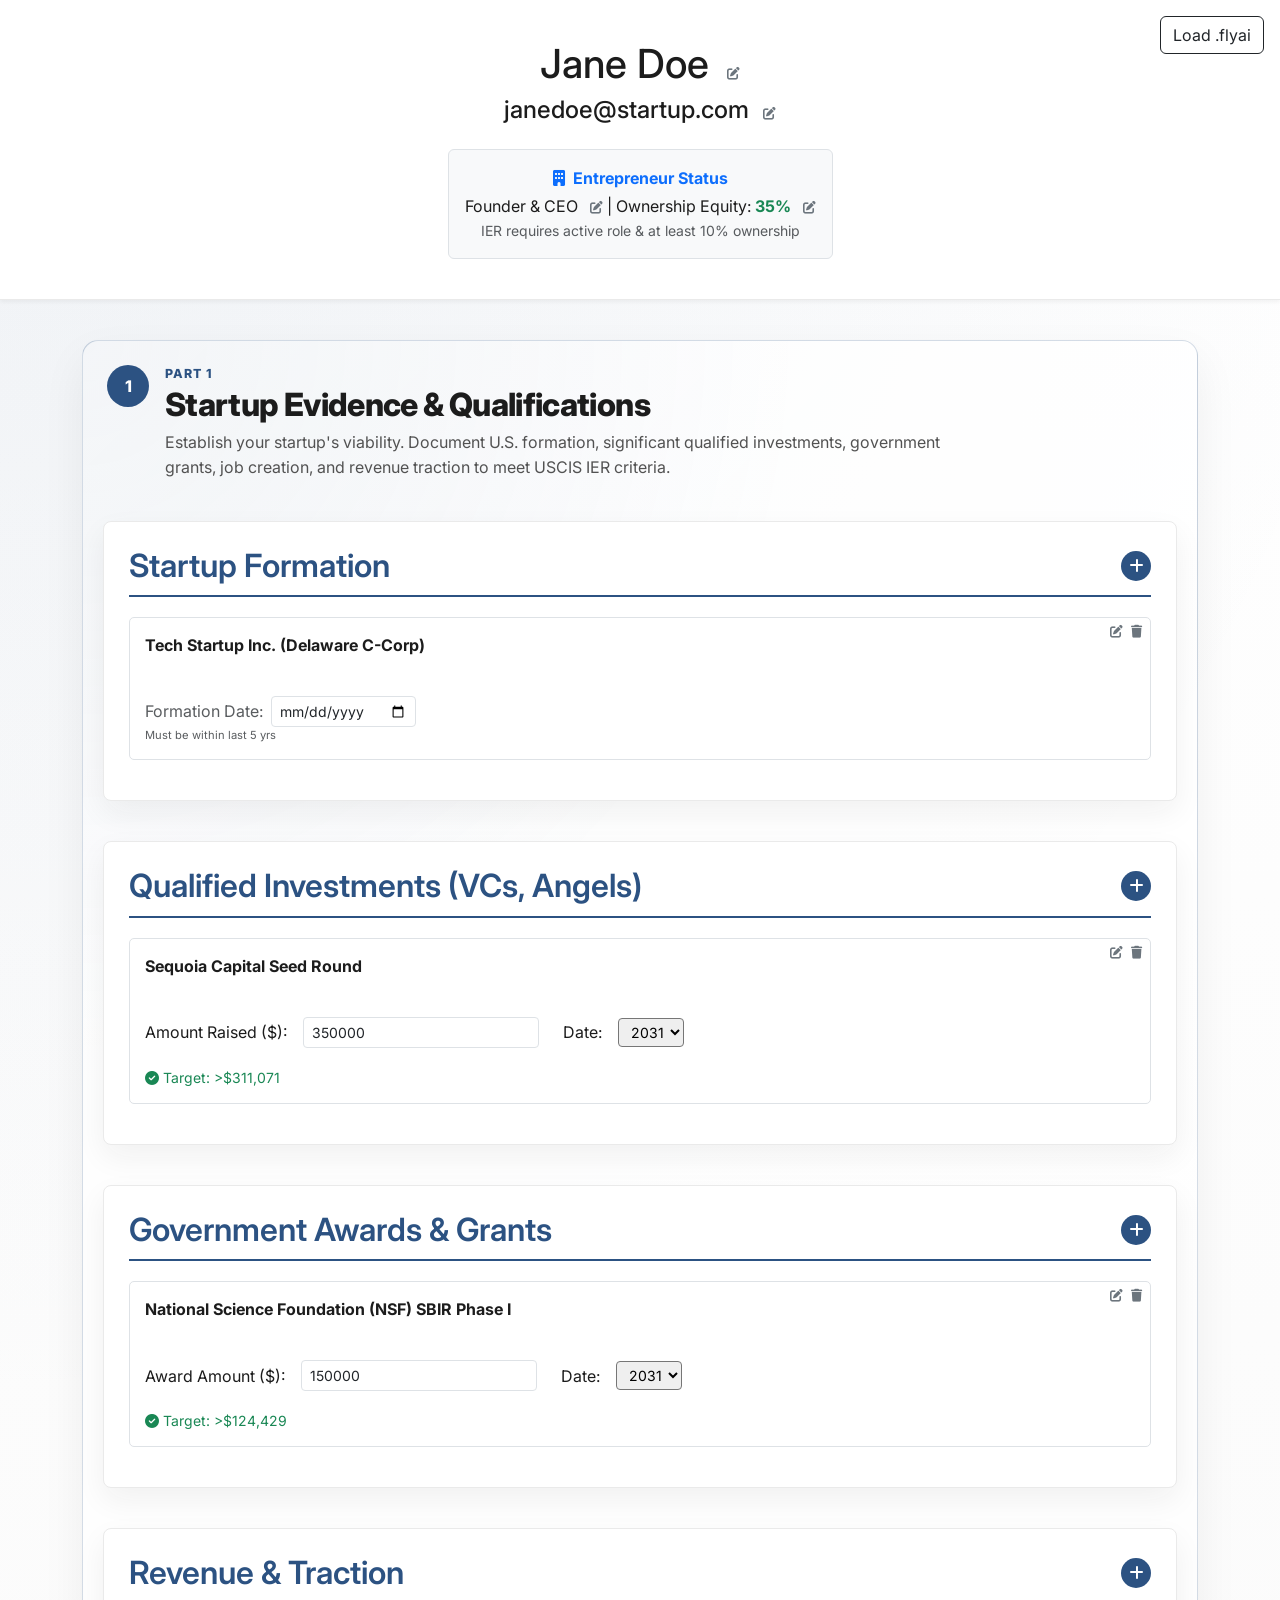
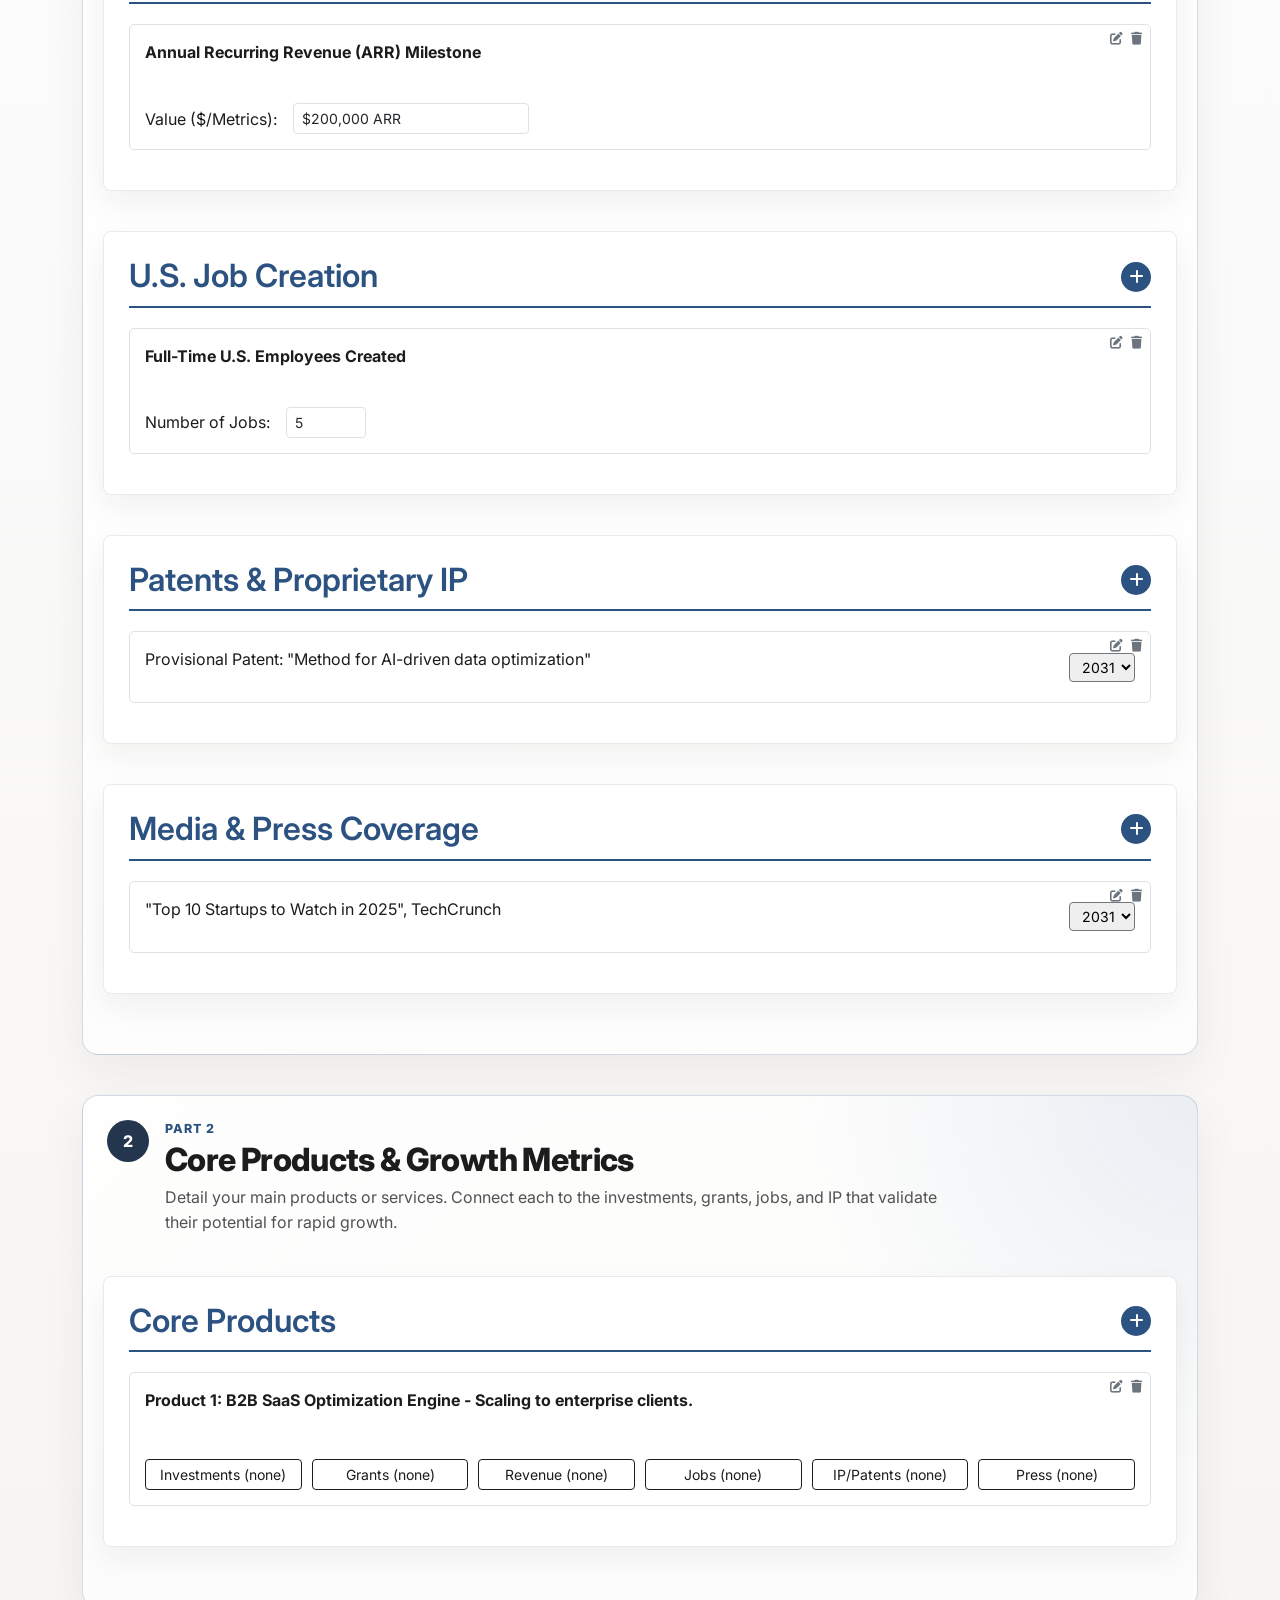
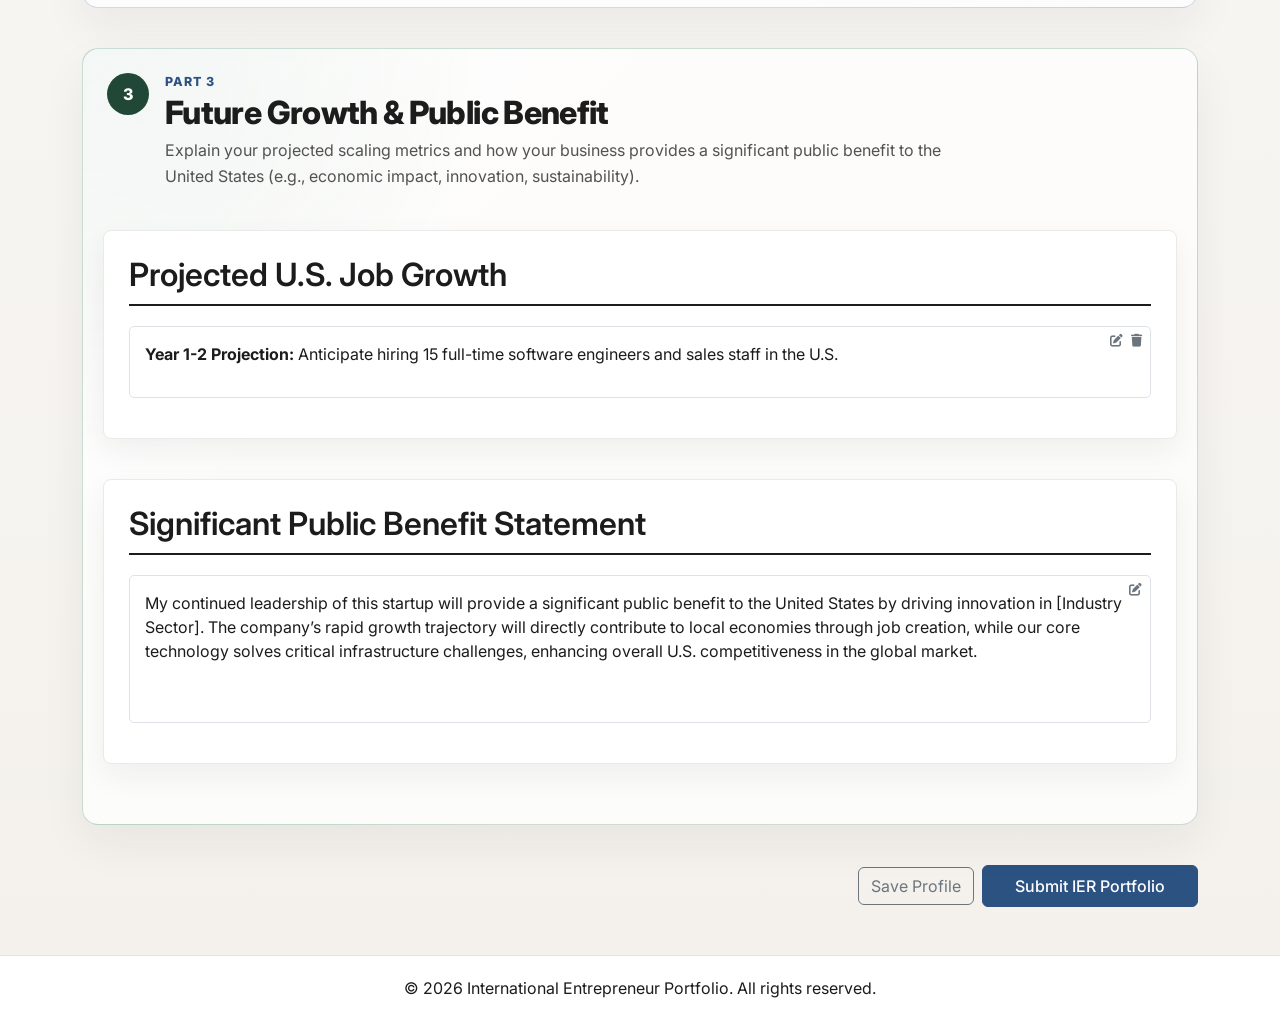
==== pages/intake/business-portfolio.html @ 16f435b5 "Business-portfolio for Entrepreneurs" ====
<!DOCTYPE html>
<html lang="en">
  <head>
    <meta charset="UTF-8" />
    <meta name="viewport" content="width=device-width, initial-scale=1.0" />
    <title>International Entrepreneur Portfolio</title>
    <link
      href="https://cdn.jsdelivr.net/npm/bootstrap@5.3.0/dist/css/bootstrap.min.css"
      rel="stylesheet"
    />
    <link
      href="https://cdnjs.cloudflare.com/ajax/libs/font-awesome/6.4.0/css/all.min.css"
      rel="stylesheet"
    />
    <link rel="preconnect" href="https://fonts.googleapis.com" />
    <link rel="preconnect" href="https://fonts.gstatic.com" crossorigin />
    <link
      href="https://fonts.googleapis.com/css2?family=Inter:wght@400;500;600;700&display=swap"
      rel="stylesheet"
    />

    <style>
      :root {
        --primary-taupe: #b9b0a2;
        --dark-charcoal: #1c1c1c;
        --text-secondary: #525252;
        --background-light: #fbfbfb;
        --border-color: #eaeaea;
        --tour-accent: #6f6253;
        --tour-accent-soft: #f3eee7;
        --ier-accent: #2c5282; /* New accent for Entrepreneur theme */
      }

      #spinnerOverlay {
        position: fixed;
        top: 0;
        left: 0;
        width: 100vw;
        height: 100vh;
        background-color: rgba(0, 0, 0, 0.6);
        display: flex;
        align-items: center;
        justify-content: center;
        z-index: 9999;
        display: none;
      }
      
      body {
        font-family: "Inter", sans-serif;
        background:
          radial-gradient(circle at top left, rgba(44, 82, 130, 0.08), transparent 32%),
          linear-gradient(180deg, #ffffff 0%, var(--background-light) 42%, #f4f1ec 100%);
        color: var(--dark-charcoal);
      }
      
      .header {
        background-color: #ffffff;
        color: var(--dark-charcoal);
        padding: 40px 20px;
        text-align: center;
        border-bottom: 1px solid var(--border-color);
        box-shadow: 0 2px 4px rgba(0, 0, 0, 0.05);
      }
      
      .section {
        margin: 40px 0;
        padding: 25px;
        background: #ffffff;
        border-radius: 8px;
        box-shadow: 0 12px 30px rgba(28, 28, 28, 0.06);
        border: 1px solid var(--border-color);
        scroll-margin-top: 96px;
        transition: border-color 0.2s ease, box-shadow 0.2s ease, transform 0.2s ease;
      }

      .portfolio-part {
        position: relative;
        margin: 2.5rem 0;
        padding: 1.25rem;
        border: 1px solid rgba(44, 82, 130, 0.2);
        border-radius: 16px;
        background: rgba(255, 255, 255, 0.56);
        box-shadow: 0 18px 45px rgba(28, 28, 28, 0.06);
      }
      .portfolio-part::before {
        content: "";
        position: absolute;
        inset: 0;
        border-radius: inherit;
        pointer-events: none;
        background: linear-gradient(135deg, rgba(255, 255, 255, 0.55), transparent 42%);
      }
      .portfolio-part > * {
        position: relative;
        z-index: 1;
      }
      .portfolio-part-header {
        display: flex;
        align-items: flex-start;
        gap: 1rem;
        padding: 0.25rem 0.25rem 0;
        margin-bottom: 0.25rem;
      }
      .portfolio-part-number {
        display: inline-flex;
        align-items: center;
        justify-content: center;
        width: 42px;
        height: 42px;
        border-radius: 50%;
        flex: 0 0 42px;
        background: var(--ier-accent);
        color: #ffffff;
        font-weight: 800;
      }
      .portfolio-part-kicker {
        margin: 0 0 0.15rem;
        color: var(--ier-accent);
        font-size: 0.78rem;
        font-weight: 800;
        letter-spacing: 0.08em;
        text-transform: uppercase;
      }
      .portfolio-part-title {
        margin: 0;
        color: var(--dark-charcoal);
        font-size: clamp(1.45rem, 3vw, 2rem);
        font-weight: 800;
        letter-spacing: -0.02em;
      }
      .portfolio-part-copy {
        margin: 0.35rem 0 0;
        color: var(--text-secondary);
        line-height: 1.6;
        max-width: 780px;
      }

      .portfolio-part-evidence {
        background: radial-gradient(circle at top left, rgba(44, 82, 130, 0.1), transparent 28%), rgba(255, 255, 255, 0.72);
      }
      .portfolio-part-projects {
        border-color: rgba(95, 127, 168, 0.28);
        background: radial-gradient(circle at top right, rgba(95, 127, 168, 0.12), transparent 32%), rgba(255, 255, 255, 0.72);
      }
      .portfolio-part-projects .portfolio-part-number {
        background: #24364d;
      }
      .portfolio-part-future {
        border-color: rgba(44, 122, 86, 0.24);
        background: radial-gradient(circle at top left, rgba(44, 122, 86, 0.11), transparent 30%), rgba(255, 255, 255, 0.72);
      }
      .portfolio-part-future .portfolio-part-number {
        background: #214836;
      }

      .section:hover {
        border-color: rgba(44, 82, 130, 0.4);
        box-shadow: 0 16px 36px rgba(28, 28, 28, 0.08);
      }
      .section h2 {
        border-bottom: 2px solid var(--ier-accent);
        padding-bottom: 10px;
        margin-bottom: 20px;
        display: flex;
        justify-content: space-between;
        align-items: center;
        color: var(--ier-accent);
        font-weight: 600;
      }
      .section-final h2 {
        border-bottom-color: var(--dark-charcoal);
        color: var(--dark-charcoal);
      }

      .edit-btn, .delete-btn {
        font-size: 0.8rem;
        cursor: pointer;
        margin-left: 8px;
        color: #6c757d;
      }
      .edit-btn:hover { color: var(--ier-accent); }
      .delete-btn:hover { color: #dc3545; }
      
      .add-btn {
        background-color: var(--ier-accent);
        color: white;
        border: none;
        width: 30px;
        height: 30px;
        border-radius: 50%;
        cursor: pointer;
        display: flex;
        justify-content: center;
        align-items: center;
        font-size: 1rem;
        transition: background-color 0.2s;
      }
      .add-btn:hover { background-color: #1a365d; }
      
      .item {
        margin-bottom: 15px;
        padding: 15px;
        border: 1px solid #dee2e6;
        border-radius: 5px;
        position: relative;
        display: flex;
        align-items: center;
        gap: 15px;
        flex-wrap: wrap;
      }
      .item-controls {
        position: absolute;
        top: 8px;
        right: 8px;
        display: flex;
      }
      .editable {
        outline: none;
        flex-grow: 1;
      }
      .editable:focus {
        border-bottom: 1px dashed var(--ier-accent);
      }
      
      .connections {
        margin-top: 10px;
        display: flex;
        flex-wrap: wrap;
        gap: 10px;
      }
      .connect-btn {
        flex: 1;
        min-width: 150px;
        border-color: var(--dark-charcoal);
        color: var(--dark-charcoal);
      }
      .connect-btn:hover {
        background-color: var(--dark-charcoal);
        color: white;
      }

      .btn-submit {
        background-color: var(--ier-accent);
        color: white;
        border: 1px solid var(--ier-accent);
        padding: 0.5rem 2rem;
        font-weight: 500;
        transition: background-color 0.2s ease;
      }
      .btn-submit:hover {
        background-color: #1a365d;
        color: white;
      }

      /* Base overrides and layout */
      .tutorial-button, .tutorial-panel, .tutorial-backdrop { display: none; }
      
      .offer-letter, .experience-dates, .education-date { margin-top: 10px; font-size: 0.9rem; }
      .experience-dates { display: flex; gap: 15px; align-items: center; }
      .file-name { font-weight: bold; }
      
      footer {
        text-align: center;
        padding: 20px;
        background: #ffffff;
        border-top: 1px solid #dee2e6;
        margin-top: 40px;
      }

      /* Toasts */
      .toast-stack {
        position: fixed;
        left: 1.5rem;
        bottom: 1.5rem;
        z-index: 2000;
        display: flex;
        flex-direction: column;
        gap: 0.75rem;
      }
      .toast-card {
        min-width: 280px;
        max-width: 360px;
        background: rgba(28, 28, 28, 0.96);
        color: #fff;
        border-radius: 14px;
        box-shadow: 0 14px 40px rgba(0, 0, 0, 0.28);
        padding: 0.95rem 1rem;
        border-left: 4px solid var(--primary-taupe);
        opacity: 0;
        transform: translateY(18px);
        transition: opacity 0.25s ease, transform 0.25s ease;
      }
      .toast-card.show { opacity: 1; transform: translateY(0); }
      .toast-card.toast-success { border-left-color: #12b76a; }
      .toast-card.toast-error { border-left-color: #f04438; }

    </style>
  </head>
  <body>
    <button type="button" class="btn btn-outline-dark position-fixed top-0 end-0 m-3" id="loadPortfolioBtn" style="z-index: 1050;">
      Load .flyai
    </button>
    
    <form id="portfolioForm">
      <header class="header">
        <h1>
          <span id="name" class="editable" contenteditable="true">Jane Doe</span>
          <i class="fas fa-edit edit-btn" onclick="document.getElementById('name').focus();"></i>
        </h1>
        <h4>
          <span id="email" class="editable" contenteditable="true">janedoe@startup.com</span>
          <i class="fas fa-edit edit-btn" onclick="document.getElementById('email').focus();"></i>
        </h4>
        <div class="mt-3 p-3 bg-light rounded d-inline-block border">
            <p class="mb-1 fw-bold text-primary">
              <i class="fas fa-building me-2"></i>Entrepreneur Status
            </p>
            <p class="mb-0">
                <span id="founder-role" class="editable" contenteditable="true">Founder & CEO</span>
                <i class="fas fa-edit edit-btn" onclick="document.getElementById('founder-role').focus();"></i> | 
                Ownership Equity: 
                <span id="equity" class="editable text-success fw-bold" contenteditable="true">35%</span>
                <i class="fas fa-edit edit-btn" onclick="document.getElementById('equity').focus();"></i>
            </p>
            <small class="text-muted">IER requires active role & at least 10% ownership</small>
        </div>
      </header>

      <div class="container">
        <div class="portfolio-part portfolio-part-evidence" id="evidence-part">
          <div class="portfolio-part-header">
            <span class="portfolio-part-number">1</span>
            <div>
              <p class="portfolio-part-kicker">Part 1</p>
              <h2 class="portfolio-part-title">Startup Evidence & Qualifications</h2>
              <p class="portfolio-part-copy">
                Establish your startup's viability. Document U.S. formation, significant qualified investments, government grants, job creation, and revenue traction to meet USCIS IER criteria.
              </p>
            </div>
          </div>

        <section class="section" id="startup-formation-section">
          <h2>
            Startup Formation 
            <button class="add-btn" type="button" onclick="addStartup()">
              <i class="fas fa-plus"></i>
            </button>
          </h2>
          <div id="startup-list">
            <div class="item flex-column align-items-start">
              <p class="editable w-100 fw-bold" contenteditable="true">Tech Startup Inc. (Delaware C-Corp)</p>
              <div class="d-flex gap-3 mt-2 w-100 flex-wrap">
                  <div>
                      <label class="form-label-sm me-1 text-muted">Formation Date:</label>
                      <input type="date" class="form-control form-control-sm w-auto d-inline-block">
                      <small class="d-block text-muted" style="font-size: 0.7rem;">Must be within last 5 yrs</small>
                  </div>
              </div>
              <div class="item-controls">
                <i class="fas fa-edit edit-btn" title="Edit"></i>
                <i class="fas fa-trash delete-btn" title="Delete"></i>
              </div>
            </div>
          </div>
        </section>

        <section class="section" id="investments-section">
          <h2>
            Qualified Investments (VCs, Angels)
            <button class="add-btn" type="button" onclick="addInvestment()">
              <i class="fas fa-plus"></i>
            </button>
          </h2>
          <div id="investments-list">
            <div class="item flex-column align-items-start">
              <p class="editable w-100 fw-bold" contenteditable="true">Sequoia Capital Seed Round</p>
              <div class="d-flex gap-3 mt-2 w-100 flex-wrap align-items-center">
                  <label class="form-label-sm mb-0">Amount Raised ($):</label>
                  <input type="number" class="form-control form-control-sm w-auto" placeholder="350000" value="350000">
                  <label class="form-label-sm mb-0 ms-2">Date:</label>
                  <select class="year-select form-select-sm w-auto"></select>
              </div>
              <small class="text-success mt-1"><i class="fas fa-check-circle"></i> Target: >$311,071</small>
              <div class="item-controls">
                <i class="fas fa-edit edit-btn" title="Edit"></i>
                <i class="fas fa-trash delete-btn" title="Delete"></i>
              </div>
            </div>
          </div>
        </section>

        <section class="section" id="grants-section">
          <h2>
            Government Awards & Grants
            <button class="add-btn" type="button" onclick="addGrant()">
              <i class="fas fa-plus"></i>
            </button>
          </h2>
          <div id="grants-list">
            <div class="item flex-column align-items-start">
              <p class="editable w-100 fw-bold" contenteditable="true">National Science Foundation (NSF) SBIR Phase I</p>
              <div class="d-flex gap-3 mt-2 w-100 flex-wrap align-items-center">
                  <label class="form-label-sm mb-0">Award Amount ($):</label>
                  <input type="number" class="form-control form-control-sm w-auto" placeholder="150000" value="150000">
                  <label class="form-label-sm mb-0 ms-2">Date:</label>
                  <select class="year-select form-select-sm w-auto"></select>
              </div>
              <small class="text-success mt-1"><i class="fas fa-check-circle"></i> Target: >$124,429</small>
              <div class="item-controls">
                <i class="fas fa-edit edit-btn" title="Edit"></i>
                <i class="fas fa-trash delete-btn" title="Delete"></i>
              </div>
            </div>
          </div>
        </section>

        <section class="section" id="revenue-section">
          <h2>
            Revenue & Traction
            <button class="add-btn" type="button" onclick="addRevenue()">
              <i class="fas fa-plus"></i>
            </button>
          </h2>
          <div id="revenue-list">
            <div class="item flex-column align-items-start">
              <p class="editable w-100 fw-bold" contenteditable="true">Annual Recurring Revenue (ARR) Milestone</p>
              <div class="d-flex gap-3 mt-2 w-100 flex-wrap align-items-center">
                  <label class="form-label-sm mb-0">Value ($/Metrics):</label>
                  <input type="text" class="form-control form-control-sm w-auto" placeholder="$200,000 ARR" value="$200,000 ARR">
              </div>
              <div class="item-controls">
                <i class="fas fa-edit edit-btn" title="Edit"></i>
                <i class="fas fa-trash delete-btn" title="Delete"></i>
              </div>
            </div>
          </div>
        </section>

        <section class="section" id="jobs-section">
          <h2>
            U.S. Job Creation
            <button class="add-btn" type="button" onclick="addJob()">
              <i class="fas fa-plus"></i>
            </button>
          </h2>
          <div id="jobs-list">
            <div class="item flex-column align-items-start">
              <p class="editable w-100 fw-bold" contenteditable="true">Full-Time U.S. Employees Created</p>
              <div class="d-flex gap-3 mt-2 w-100 flex-wrap align-items-center">
                  <label class="form-label-sm mb-0">Number of Jobs:</label>
                  <input type="number" class="form-control form-control-sm" style="width: 80px;" placeholder="5" value="5">
              </div>
              <div class="item-controls">
                <i class="fas fa-edit edit-btn" title="Edit"></i>
                <i class="fas fa-trash delete-btn" title="Delete"></i>
              </div>
            </div>
          </div>
        </section>

        <section class="section" id="ip-section">
          <h2>
            Patents & Proprietary IP
            <button class="add-btn" type="button" onclick="addIP()">
              <i class="fas fa-plus"></i>
            </button>
          </h2>
          <div id="ip-list">
            <div class="item">
              <p class="editable" contenteditable="true">
                Provisional Patent: "Method for AI-driven data optimization"
              </p>
              <select class="year-select form-select-sm"></select>
              <div class="item-controls">
                <i class="fas fa-edit edit-btn" title="Edit"></i>
                <i class="fas fa-trash delete-btn" title="Delete"></i>
              </div>
            </div>
          </div>
        </section>

        <section class="section" id="press-section">
          <h2>
            Media & Press Coverage
            <button class="add-btn" type="button" onclick="addPress()">
              <i class="fas fa-plus"></i>
            </button>
          </h2>
          <div id="press-list">
            <div class="item">
              <div class="flex-grow-1">
                <p class="editable" contenteditable="true">
                  "Top 10 Startups to Watch in 2025", TechCrunch
                </p>
              </div>
              <select class="year-select form-select-sm"></select>
              <div class="item-controls">
                <i class="fas fa-edit edit-btn" title="Edit"></i>
                <i class="fas fa-trash delete-btn" title="Delete"></i>
              </div>
            </div>
          </div>
        </section>
        </div>

        <div class="portfolio-part portfolio-part-projects" id="products-part">
          <div class="portfolio-part-header">
            <span class="portfolio-part-number">2</span>
            <div>
              <p class="portfolio-part-kicker">Part 2</p>
              <h2 class="portfolio-part-title">Core Products & Growth Metrics</h2>
              <p class="portfolio-part-copy">
                Detail your main products or services. Connect each to the investments, grants, jobs, and IP that validate their potential for rapid growth.
              </p>
            </div>
          </div>
        <section class="section" id="products-section">
          <h2>
            Core Products
            <button class="add-btn" type="button" onclick="addProduct()">
              <i class="fas fa-plus"></i>
            </button>
          </h2>
          <div id="products-list">
            <div class="item flex-column align-items-start" data-investments="" data-grants="" data-revenue="" data-jobs="" data-ip="" data-press="">
              <p class="editable fw-bold" contenteditable="true">
                Product 1: B2B SaaS Optimization Engine - Scaling to enterprise clients.
              </p>
              <div class="connections w-100 mt-3">
                <button type="button" class="btn btn-outline-dark connect-btn btn-sm" data-type="investments">Investments (none)</button>
                <button type="button" class="btn btn-outline-dark connect-btn btn-sm" data-type="grants">Grants (none)</button>
                <button type="button" class="btn btn-outline-dark connect-btn btn-sm" data-type="revenue">Revenue (none)</button>
                <button type="button" class="btn btn-outline-dark connect-btn btn-sm" data-type="jobs">Jobs (none)</button>
                <button type="button" class="btn btn-outline-dark connect-btn btn-sm" data-type="ip">IP/Patents (none)</button>
                <button type="button" class="btn btn-outline-dark connect-btn btn-sm" data-type="press">Press (none)</button>
              </div>
              <div class="item-controls">
                <i class="fas fa-edit edit-btn" title="Edit"></i>
                <i class="fas fa-trash delete-btn" title="Delete"></i>
              </div>
            </div>
          </div>
        </section>
        </div>

        <div class="portfolio-part portfolio-part-future" id="future-prospects-part">
          <div class="portfolio-part-header">
            <span class="portfolio-part-number">3</span>
            <div>
              <p class="portfolio-part-kicker">Part 3</p>
              <h2 class="portfolio-part-title">Future Growth & Public Benefit</h2>
              <p class="portfolio-part-copy">
                Explain your projected scaling metrics and how your business provides a significant public benefit to the United States (e.g., economic impact, innovation, sustainability).
              </p>
            </div>
          </div>

        <section class="section section-final" id="hiring-plan-section">
          <h2>Projected U.S. Job Growth</h2>
          <div id="hiring-plan-list">
            <div class="item flex-column align-items-start">
              <p class="editable" contenteditable="true">
                <strong>Year 1-2 Projection:</strong> Anticipate hiring 15 full-time software engineers and sales staff in the U.S.
              </p>
              <div class="item-controls">
                <i class="fas fa-edit edit-btn" title="Edit"></i>
                <i class="fas fa-trash delete-btn" title="Delete"></i>
              </div>
            </div>
          </div>
        </section>

        <section class="section section-final" id="public-benefit-section">
          <h2>Significant Public Benefit Statement</h2>
          <div id="public-benefit-list">
            <div class="item">
              <p class="editable" contenteditable="true" style="min-height: 100px; width: 100%;">
                My continued leadership of this startup will provide a significant public benefit to the United States by driving innovation in [Industry Sector]. The company’s rapid growth trajectory will directly contribute to local economies through job creation, while our core technology solves critical infrastructure challenges, enhancing overall U.S. competitiveness in the global market.
              </p>
              <div class="item-controls">
                <i class="fas fa-edit edit-btn" title="Edit"></i>
              </div>
            </div>
          </div>
        </section>
        </div>

        <div class="d-flex justify-content-end portfolio-actions mb-5 align-items-center" id="portfolio-actions">
          <div id="loadStatus" class="load-status me-auto px-3" aria-live="polite"></div>
          <button type="button" class="btn btn-outline-secondary me-2" id="savePortfolioBtn">Save Profile</button>
          <button type="submit" class="btn btn-submit">Submit IER Portfolio</button>
        </div>
      </div>
    </form>
    
    <input id="flyaiFileInput" type="file" accept=".flyai" style="display: none" />
    <div id="toastStack" class="toast-stack" aria-live="polite" aria-atomic="true"></div>

    <div class="modal fade" id="connectModal" tabindex="-1" aria-hidden="true">
      <div class="modal-dialog">
        <div class="modal-content">
          <div class="modal-header">
            <h5 class="modal-title" id="connectModalLabel">Select Items</h5>
            <button type="button" class="btn-close" data-bs-dismiss="modal" aria-label="Close"></button>
          </div>
          <div class="modal-body" id="modal-body"></div>
          <div class="modal-footer">
            <button type="button" class="btn btn-secondary" data-bs-dismiss="modal">Close</button>
            <button type="button" class="btn btn-primary" onclick="saveSelections()">Save Connections</button>
          </div>
        </div>
      </div>
    </div>

    <div id="spinnerOverlay">
      <div class="spinner-border text-light mb-3" role="status" style="width: 4rem; height: 4rem">
        <span class="visually-hidden">Loading...</span>
      </div>
      <div id="agentMessages" style="text-align: center; font-size: 1rem; color: white;">Evaluating Entrepreneur Rules...</div>
    </div>

    <footer>
      <p>&copy; 2026 International Entrepreneur Portfolio. All rights reserved.</p>
    </footer>

    <script src="https://cdn.jsdelivr.net/npm/bootstrap@5.3.0/dist/js/bootstrap.bundle.min.js"></script>
    
    <script>
      let currentType = "";
      let currentProject = null;
      const modalEl = document.getElementById("connectModal");
      const modal = new bootstrap.Modal(modalEl);
      const modalTitle = document.getElementById("connectModalLabel");
      const modalBody = document.getElementById("modal-body");
      const flyaiFileInput = document.getElementById("flyaiFileInput");
      
      const getToastStack = () => document.getElementById("toastStack");

      function showToast(message, type = "info", duration = 3500) {
        const stack = getToastStack();
        if (!stack) return;

        const toast = document.createElement("div");
        toast.className = `toast-card toast-${type}`;
        toast.textContent = message;
        stack.appendChild(toast);
        requestAnimationFrame(() => toast.classList.add("show"));

        window.setTimeout(() => {
          toast.classList.remove("show");
          window.setTimeout(() => toast.remove(), 250);
        }, duration);
      }

      function generateYearOptions(startOffset = 5, endOffset = 20, includeCurrent = false) {
        let options = "";
        if (includeCurrent) options += '<option value="Current">Current</option>';
        const currentYear = new Date().getFullYear();
        for (let i = currentYear + startOffset; i >= currentYear - endOffset; i--) {
          options += `<option value="${i}">${i}</option>`;
        }
        return options;
      }

      function populateYearSelects() {
        const regularYearOptions = generateYearOptions();
        document.querySelectorAll(".year-select").forEach((sel) => {
          if (sel.innerHTML === "") sel.innerHTML = regularYearOptions;
        });
      }

      function getItems(type) {
        const listMap = {
          investments: "investments-list",
          grants: "grants-list",
          revenue: "revenue-list",
          jobs: "jobs-list",
          ip: "ip-list",
          press: "press-list"
        };
        const listId = listMap[type];
        const items = document.querySelectorAll(`#${listId} .item`);
        return Array.from(items).map((item, index) => {
           let title = item.querySelector("p").innerText;
           return { id: index + 1, title: title };
        });
      }

      function updateButton(btn, selected, type) {
        const typeLabels = {
          investments: { singular: "Investment", plural: "Investments" },
          grants: { singular: "Grant", plural: "Grants" },
          revenue: { singular: "Revenue Node", plural: "Revenue" },
          jobs: { singular: "Job Record", plural: "Jobs" },
          ip: { singular: "IP Asset", plural: "IP/Patents" },
          press: { singular: "Press Link", plural: "Press" },
        };
        const labels = typeLabels[type] || {singular: type, plural: type};
        if (!selected || selected.length === 0 || selected.every((s) => s === "")) {
          btn.innerText = `${labels.plural} (none)`;
        } else {
          const label = selected.length === 1 ? labels.singular : labels.plural;
          btn.innerText = `${label}: ${selected.join(", ")}`;
        }
      }

      function attachConnectListeners(element) {
        element.querySelectorAll(".connect-btn").forEach((btn) => {
          btn.addEventListener("click", function () {
            currentType = this.dataset.type;
            currentProject = this.closest(".item");
            modalTitle.innerText = "Select " + currentType.replace(/\b\w/g, (l) => l.toUpperCase());

            const items = getItems(currentType);
            let html = items.length > 0 ? "" : "<p>No items available to connect.</p>";
            items.forEach((item) => {
              html += `
                <div class="form-check mb-2">
                    <input class="form-check-input" type="checkbox" value="${item.id}" id="select-${currentType}-${item.id}">
                    <label class="form-check-label" for="select-${currentType}-${item.id}">${item.id}: ${item.title}</label>
                </div>
              `;
            });
            modalBody.innerHTML = html;

            const currentSelected = currentProject.dataset[currentType] ? currentProject.dataset[currentType].split(",") : [];
            currentSelected.forEach((id) => {
              const checkbox = document.getElementById(`select-${currentType}-${id}`);
              if (checkbox) checkbox.checked = true;
            });

            modal.show();
          });
        });
      }

      function saveSelections() {
        const selected = Array.from(document.querySelectorAll("#modal-body .form-check-input:checked")).map((inp) => inp.value);
        currentProject.dataset[currentType] = selected.join(",");
        const btn = currentProject.querySelector(`.connect-btn[data-type="${currentType}"]`);
        updateButton(btn, selected, currentType);
        modal.hide();
      }

      function addItem(listId, content) {
        const list = document.getElementById(listId);
        const newItem = document.createElement("div");
        newItem.className = "item flex-column align-items-start";
        newItem.innerHTML = content;
        list.appendChild(newItem);
        populateYearSelects(); // Re-populate years for the newly added item
        return newItem;
      }

      function addStartup() {
        addItem("startup-list", `
          <p class="editable w-100 fw-bold" contenteditable="true">New Startup Entity</p>
          <div class="d-flex gap-3 mt-2 w-100 flex-wrap">
              <div>
                  <label class="form-label-sm me-1 text-muted">Formation Date:</label>
                  <input type="date" class="form-control form-control-sm w-auto d-inline-block">
              </div>
          </div>
          <div class="item-controls"><i class="fas fa-edit edit-btn" title="Edit"></i><i class="fas fa-trash delete-btn" title="Delete"></i></div>
        `);
      }

      function addInvestment() {
        addItem("investments-list", `
          <p class="editable w-100 fw-bold" contenteditable="true">New Qualified Investment</p>
          <div class="d-flex gap-3 mt-2 w-100 flex-wrap align-items-center">
              <label class="form-label-sm mb-0">Amount Raised ($):</label>
              <input type="number" class="form-control form-control-sm w-auto" placeholder="0">
              <label class="form-label-sm mb-0 ms-2">Date:</label>
              <select class="year-select form-select-sm w-auto"></select>
          </div>
          <div class="item-controls"><i class="fas fa-edit edit-btn" title="Edit"></i><i class="fas fa-trash delete-btn" title="Delete"></i></div>
        `);
      }

      function addGrant() {
        addItem("grants-list", `
          <p class="editable w-100 fw-bold" contenteditable="true">New Gov Grant / Award</p>
          <div class="d-flex gap-3 mt-2 w-100 flex-wrap align-items-center">
              <label class="form-label-sm mb-0">Award Amount ($):</label>
              <input type="number" class="form-control form-control-sm w-auto" placeholder="0">
              <label class="form-label-sm mb-0 ms-2">Date:</label>
              <select class="year-select form-select-sm w-auto"></select>
          </div>
          <div class="item-controls"><i class="fas fa-edit edit-btn" title="Edit"></i><i class="fas fa-trash delete-btn" title="Delete"></i></div>
        `);
      }

      function addRevenue() {
        addItem("revenue-list", `
          <p class="editable w-100 fw-bold" contenteditable="true">Revenue Milestone</p>
          <div class="d-flex gap-3 mt-2 w-100 flex-wrap align-items-center">
              <label class="form-label-sm mb-0">Value:</label>
              <input type="text" class="form-control form-control-sm w-auto" placeholder="$0 ARR">
          </div>
          <div class="item-controls"><i class="fas fa-edit edit-btn" title="Edit"></i><i class="fas fa-trash delete-btn" title="Delete"></i></div>
        `);
      }

      function addJob() {
        addItem("jobs-list", `
          <p class="editable w-100 fw-bold" contenteditable="true">Job Creation Event</p>
          <div class="d-flex gap-3 mt-2 w-100 flex-wrap align-items-center">
              <label class="form-label-sm mb-0">Number of Jobs:</label>
              <input type="number" class="form-control form-control-sm" style="width: 80px;" placeholder="1">
          </div>
          <div class="item-controls"><i class="fas fa-edit edit-btn" title="Edit"></i><i class="fas fa-trash delete-btn" title="Delete"></i></div>
        `);
      }

      function addIP() {
        addItem("ip-list", `
          <p class="editable w-100" contenteditable="true">New IP / Patent Details</p>
          <select class="year-select form-select-sm mt-2"></select>
          <div class="item-controls"><i class="fas fa-edit edit-btn" title="Edit"></i><i class="fas fa-trash delete-btn" title="Delete"></i></div>
        `);
      }

      function addPress() {
        addItem("press-list", `
          <p class="editable w-100" contenteditable="true">New Media Coverage Link/Title</p>
          <select class="year-select form-select-sm mt-2"></select>
          <div class="item-controls"><i class="fas fa-edit edit-btn" title="Edit"></i><i class="fas fa-trash delete-btn" title="Delete"></i></div>
        `);
      }

      function addProduct() {
        const newItem = addItem("products-list", `
          <p class="editable fw-bold w-100" contenteditable="true">New Core Product / Metric</p>
          <div class="connections w-100 mt-3">
            <button type="button" class="btn btn-outline-dark connect-btn btn-sm" data-type="investments">Investments (none)</button>
            <button type="button" class="btn btn-outline-dark connect-btn btn-sm" data-type="grants">Grants (none)</button>
            <button type="button" class="btn btn-outline-dark connect-btn btn-sm" data-type="revenue">Revenue (none)</button>
            <button type="button" class="btn btn-outline-dark connect-btn btn-sm" data-type="jobs">Jobs (none)</button>
            <button type="button" class="btn btn-outline-dark connect-btn btn-sm" data-type="ip">IP/Patents (none)</button>
            <button type="button" class="btn btn-outline-dark connect-btn btn-sm" data-type="press">Press (none)</button>
          </div>
          <div class="item-controls"><i class="fas fa-edit edit-btn" title="Edit"></i><i class="fas fa-trash delete-btn" title="Delete"></i></div>
        `);
        newItem.dataset.investments = ""; newItem.dataset.grants = ""; newItem.dataset.revenue = ""; 
        newItem.dataset.jobs = ""; newItem.dataset.ip = ""; newItem.dataset.press = "";
        attachConnectListeners(newItem);
      }

      document.addEventListener("click", function (e) {
        if (e.target.matches(".edit-btn")) {
          const item = e.target.closest(".item") || e.target.parentElement;
          if (item) {
            let editable = item.querySelector('.editable[contenteditable="true"]');
            if (editable) editable.focus();
          }
        }
        if (e.target.matches(".delete-btn")) {
          const item = e.target.closest(".item");
          if (item && confirm("Are you sure you want to delete this item?")) {
            item.remove();
          }
        }
      });

      document.addEventListener("DOMContentLoaded", function () {
        populateYearSelects();
        attachConnectListeners(document);
      });

      const getText = (selector, parent = document) => {
        const el = parent.querySelector(selector);
        return el ? el.innerText.trim() : "";
      };
      const getVal = (selector, parent = document) => {
        const el = parent.querySelector(selector);
        return el ? el.value : "";
      };

      document.getElementById("portfolioForm").addEventListener("submit", async function (e) {
        e.preventDefault();
        const spinner = document.getElementById("spinnerOverlay");
        spinner.style.display = "flex";

        try {
            // Re-mapping data exactly to the Entrepreneur Rule metrics
            const founder_profile = {
                name: getText("#name"),
                email: getText("#email"),
                role: getText("#founder-role"),
                ownership_equity: getText("#equity"),
            };

            const startup_entities = Array.from(document.querySelectorAll("#startup-list .item")).map(i => ({
                name: getText("p", i),
                formation_date: getVal("input[type='date']", i)
            }));

            const qualified_investments = Array.from(document.querySelectorAll("#investments-list .item")).map(i => ({
                source: getText("p", i),
                amount: getVal("input[type='number']", i),
                year: getVal(".year-select", i)
            }));

            const government_grants = Array.from(document.querySelectorAll("#grants-list .item")).map(i => ({
                award_name: getText("p", i),
                amount: getVal("input[type='number']", i),
                year: getVal(".year-select", i)
            }));

            const revenue_traction = Array.from(document.querySelectorAll("#revenue-list .item")).map(i => ({
                milestone: getText("p", i),
                value: getVal("input[type='text']", i)
            }));

            const job_creation = Array.from(document.querySelectorAll("#jobs-list .item")).map(i => ({
                description: getText("p", i),
                jobs_created: getVal("input[type='number']", i)
            }));

            const ip_patents = Array.from(document.querySelectorAll("#ip-list .item")).map(i => ({
                description: getText("p", i),
                year: getVal(".year-select", i)
            }));
            
            const press_coverage = Array.from(document.querySelectorAll("#press-list .item")).map(i => ({
                title_outlet: getText("p", i),
                year: getVal(".year-select", i)
            }));

            const core_products = Array.from(document.querySelectorAll("#products-list .item")).map(i => ({
                description: getText("p", i),
                connections: {
                    investments_ids: i.dataset.investments,
                    grants_ids: i.dataset.grants,
                    revenue_ids: i.dataset.revenue,
                    jobs_ids: i.dataset.jobs,
                    ip_ids: i.dataset.ip,
                    press_ids: i.dataset.press
                }
            }));

            const future_hiring_plan = getText("#hiring-plan-list .item p");
            const significant_public_benefit = getText("#public-benefit-list .item p");

            const final_payload = {
                founder_profile,
                startup_entities,
                financials: {
                    qualified_investments,
                    government_grants,
                    revenue_traction
                },
                impact: {
                    job_creation,
                    ip_patents,
                    press_coverage
                },
                core_products,
                future_growth: {
                    future_hiring_plan,
                    significant_public_benefit
                }
            };

            // Simulating API behavior and showing output
            console.log("Submitting IER Portfolio Payload:", JSON.stringify(final_payload, null, 2));
            
            setTimeout(() => {
                spinner.style.display = "none";
                showToast("Portfolio successfully evaluated for IER compliance criteria!", "success");
            }, 2500);

        } catch (error) {
            spinner.style.display = "none";
            showToast("Error processing form data", "error");
            console.error(error);
        }
      });
    </script>
  </body>
</html>
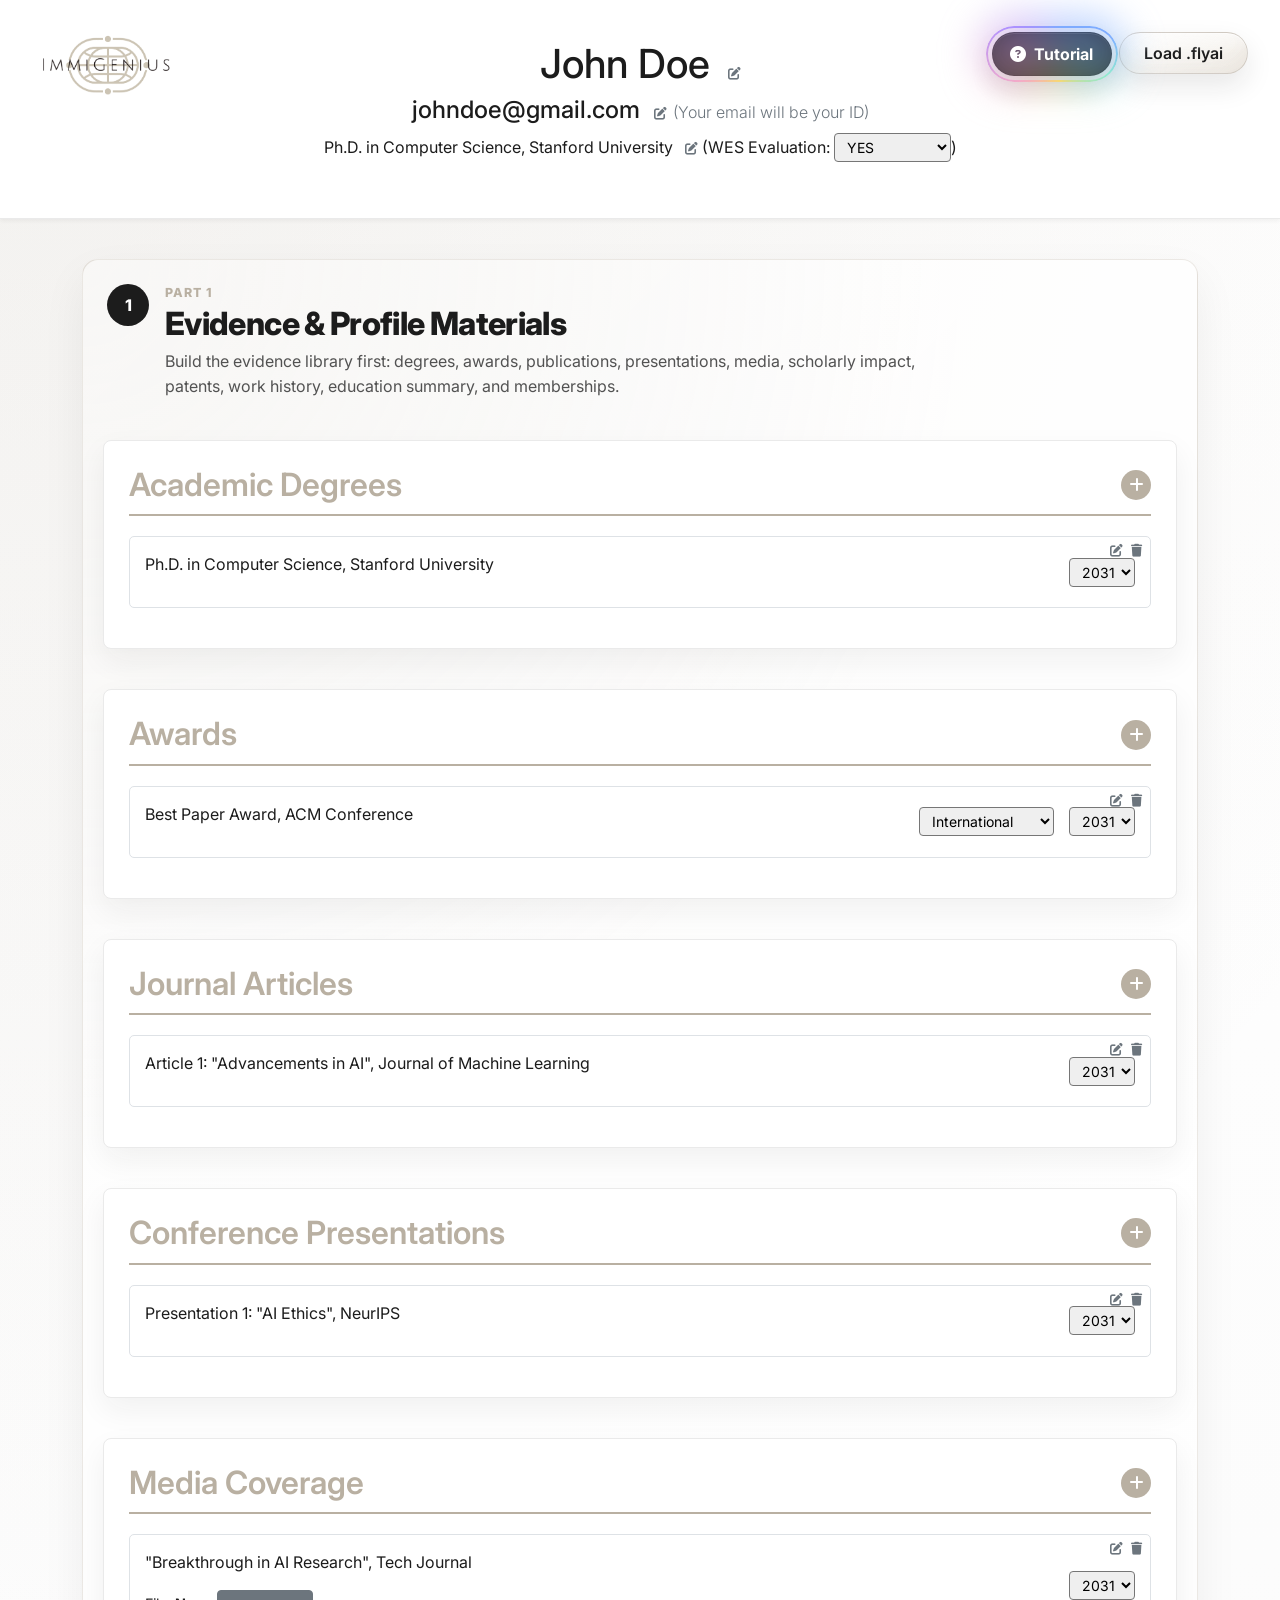
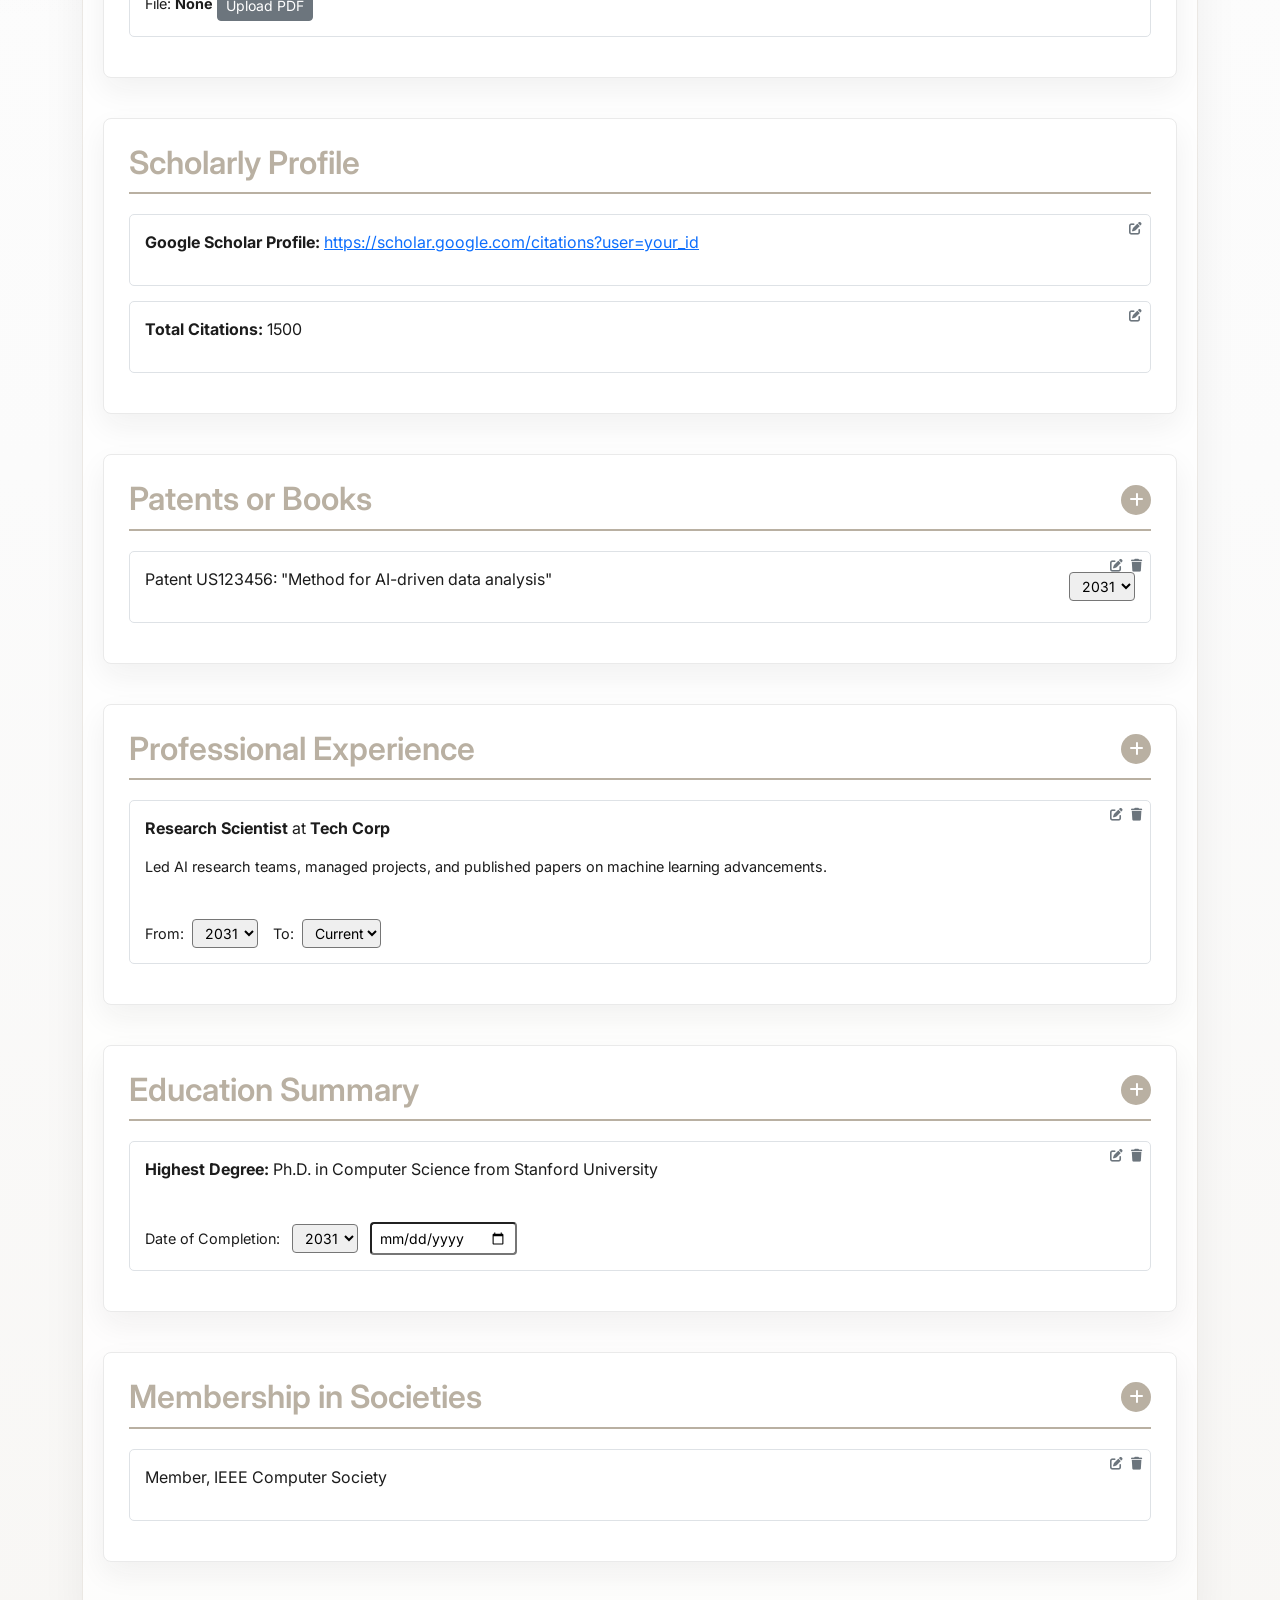
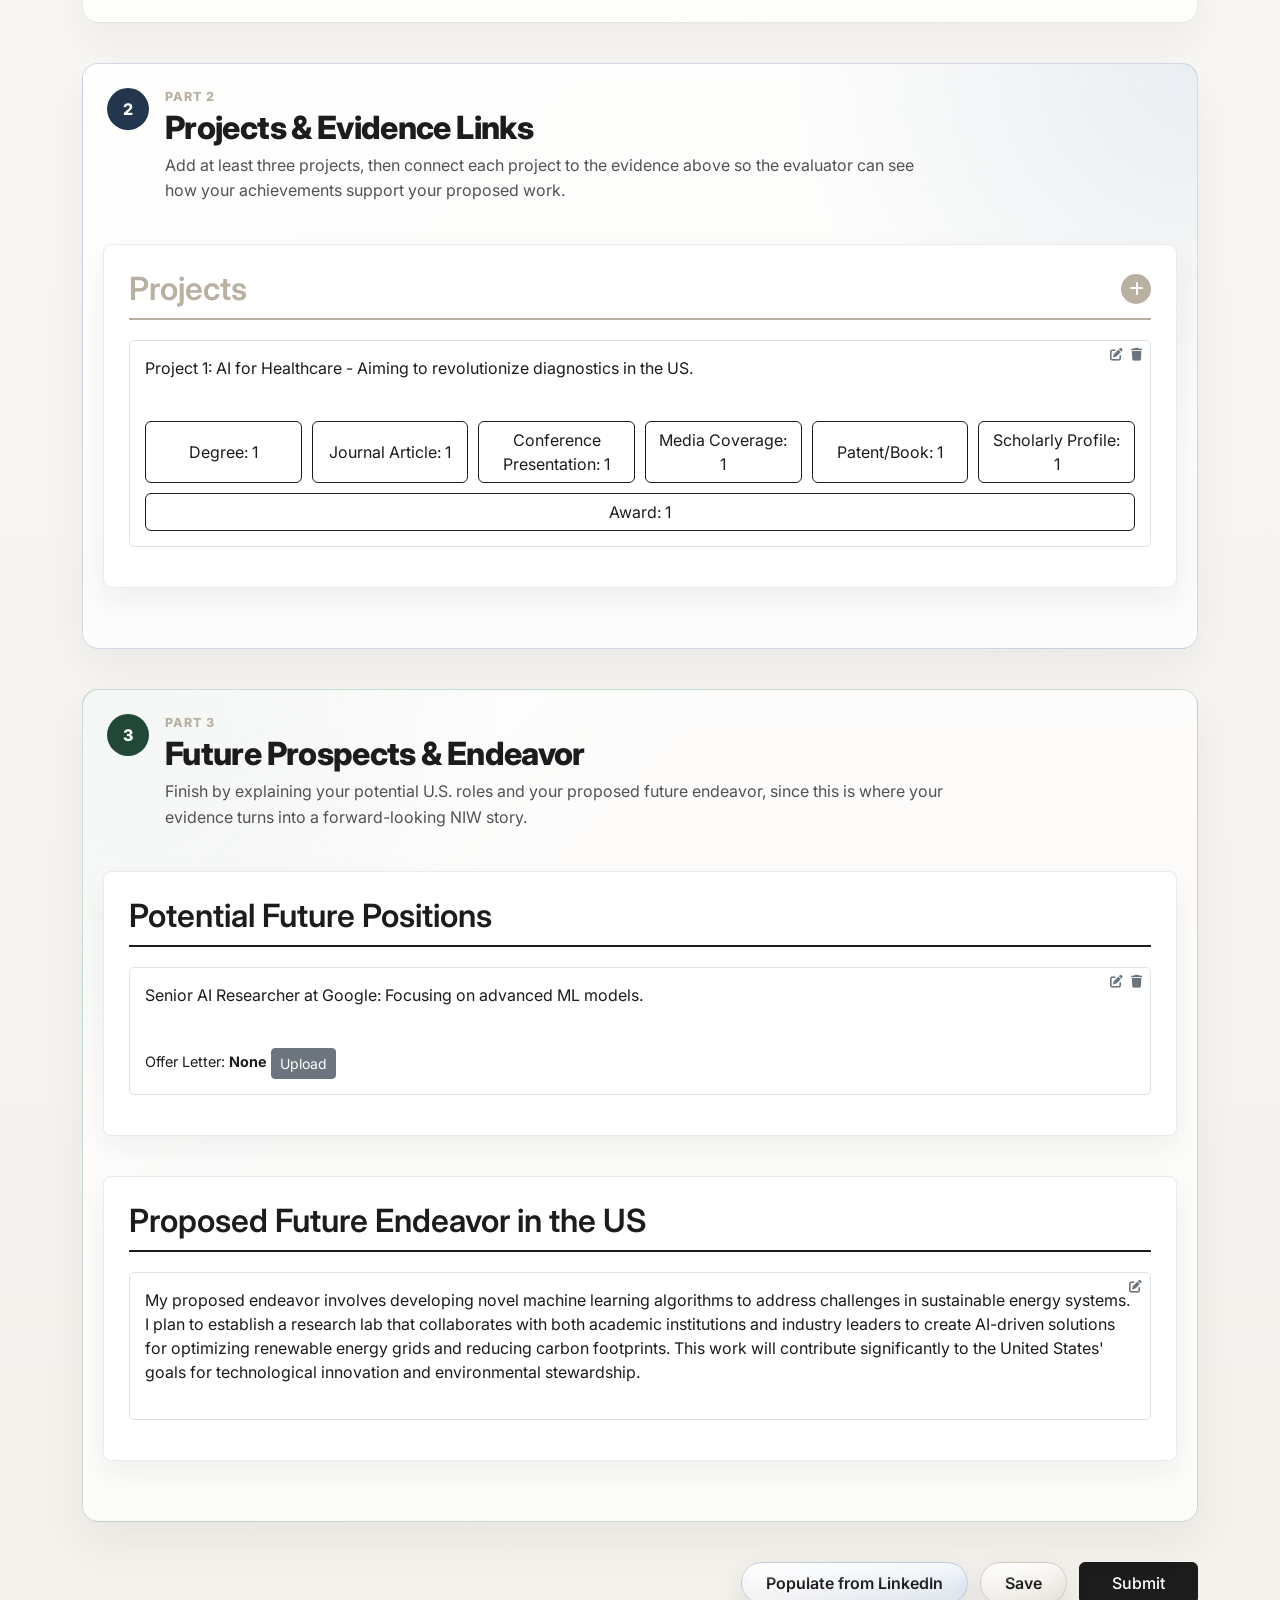
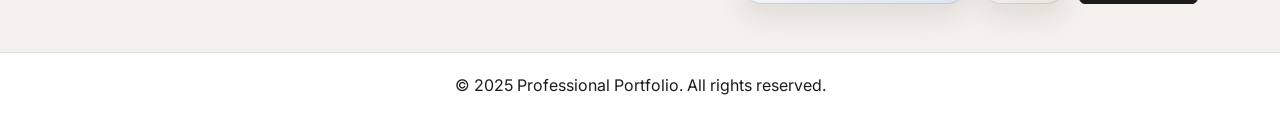
==== commit 80644de2: "update" ====
--- a/pages/intake/business-portfolio.html
+++ b/pages/intake/business-portfolio.html
@@ -3,7 +3,7 @@
   <head>
     <meta charset="UTF-8" />
     <meta name="viewport" content="width=device-width, initial-scale=1.0" />
-    <title>International Entrepreneur Portfolio</title>
+    <title>Professional Portfolio</title>
     <link
       href="https://cdn.jsdelivr.net/npm/bootstrap@5.3.0/dist/css/bootstrap.min.css"
       rel="stylesheet"
@@ -20,6 +20,7 @@
     />
 
     <style>
+      /* CHANGED: Define new color variables for easy management */
       :root {
         --primary-taupe: #b9b0a2;
         --dark-charcoal: #1c1c1c;
@@ -28,7 +29,6 @@
         --border-color: #eaeaea;
         --tour-accent: #6f6253;
         --tour-accent-soft: #f3eee7;
-        --ier-accent: #2c5282; /* New accent for Entrepreneur theme */
       }
 
       #spinnerOverlay {
@@ -44,15 +44,20 @@
         z-index: 9999;
         display: none;
       }
-      
+      iframe {
+        width: 100%;
+        height: 150px;
+        border: 1px solid #ccc;
+        border-radius: 10px;
+      }
       body {
+        /* CHANGED: Updated font, background, and text color */
         font-family: "Inter", sans-serif;
         background:
-          radial-gradient(circle at top left, rgba(44, 82, 130, 0.08), transparent 32%),
+          radial-gradient(circle at top left, rgba(185, 176, 162, 0.18), transparent 32%),
           linear-gradient(180deg, #ffffff 0%, var(--background-light) 42%, #f4f1ec 100%);
         color: var(--dark-charcoal);
       }
-      
       .header {
         background-color: #ffffff;
         color: var(--dark-charcoal);
@@ -61,7 +66,6 @@
         border-bottom: 1px solid var(--border-color);
         box-shadow: 0 2px 4px rgba(0, 0, 0, 0.05);
       }
-      
       .section {
         margin: 40px 0;
         padding: 25px;
@@ -70,14 +74,16 @@
         box-shadow: 0 12px 30px rgba(28, 28, 28, 0.06);
         border: 1px solid var(--border-color);
         scroll-margin-top: 96px;
-        transition: border-color 0.2s ease, box-shadow 0.2s ease, transform 0.2s ease;
-      }
-
+        transition:
+          border-color 0.2s ease,
+          box-shadow 0.2s ease,
+          transform 0.2s ease;
+      }
       .portfolio-part {
         position: relative;
         margin: 2.5rem 0;
         padding: 1.25rem;
-        border: 1px solid rgba(44, 82, 130, 0.2);
+        border: 1px solid rgba(185, 176, 162, 0.28);
         border-radius: 16px;
         background: rgba(255, 255, 255, 0.56);
         box-shadow: 0 18px 45px rgba(28, 28, 28, 0.06);
@@ -109,13 +115,13 @@
         height: 42px;
         border-radius: 50%;
         flex: 0 0 42px;
-        background: var(--ier-accent);
+        background: var(--dark-charcoal);
         color: #ffffff;
         font-weight: 800;
       }
       .portfolio-part-kicker {
         margin: 0 0 0.15rem;
-        color: var(--ier-accent);
+        color: var(--primary-taupe);
         font-size: 0.78rem;
         font-weight: 800;
         letter-spacing: 0.08em;
@@ -134,55 +140,66 @@
         line-height: 1.6;
         max-width: 780px;
       }
-
       .portfolio-part-evidence {
-        background: radial-gradient(circle at top left, rgba(44, 82, 130, 0.1), transparent 28%), rgba(255, 255, 255, 0.72);
+        background:
+          radial-gradient(circle at top left, rgba(185, 176, 162, 0.18), transparent 28%),
+          rgba(255, 255, 255, 0.72);
       }
       .portfolio-part-projects {
         border-color: rgba(95, 127, 168, 0.28);
-        background: radial-gradient(circle at top right, rgba(95, 127, 168, 0.12), transparent 32%), rgba(255, 255, 255, 0.72);
+        background:
+          radial-gradient(circle at top right, rgba(95, 127, 168, 0.12), transparent 32%),
+          rgba(255, 255, 255, 0.72);
       }
       .portfolio-part-projects .portfolio-part-number {
         background: #24364d;
       }
       .portfolio-part-future {
         border-color: rgba(44, 122, 86, 0.24);
-        background: radial-gradient(circle at top left, rgba(44, 122, 86, 0.11), transparent 30%), rgba(255, 255, 255, 0.72);
+        background:
+          radial-gradient(circle at top left, rgba(44, 122, 86, 0.11), transparent 30%),
+          rgba(255, 255, 255, 0.72);
       }
       .portfolio-part-future .portfolio-part-number {
         background: #214836;
       }
-
       .section:hover {
-        border-color: rgba(44, 82, 130, 0.4);
+        border-color: rgba(185, 176, 162, 0.65);
         box-shadow: 0 16px 36px rgba(28, 28, 28, 0.08);
       }
       .section h2 {
-        border-bottom: 2px solid var(--ier-accent);
+        /* CHANGED: New color for section titles */
+        border-bottom: 2px solid var(--primary-taupe);
         padding-bottom: 10px;
         margin-bottom: 20px;
         display: flex;
         justify-content: space-between;
         align-items: center;
-        color: var(--ier-accent);
+        color: var(--primary-taupe);
         font-weight: 600;
       }
       .section-final h2 {
+        /* CHANGED: Contrasting color for final two sections */
         border-bottom-color: var(--dark-charcoal);
         color: var(--dark-charcoal);
       }
-
-      .edit-btn, .delete-btn {
+      .edit-btn,
+      .delete-btn {
         font-size: 0.8rem;
         cursor: pointer;
         margin-left: 8px;
         color: #6c757d;
       }
-      .edit-btn:hover { color: var(--ier-accent); }
-      .delete-btn:hover { color: #dc3545; }
-      
+      .edit-btn:hover {
+        /* CHANGED: Hover color */
+        color: var(--dark-charcoal);
+      }
+      .delete-btn:hover {
+        color: #dc3545;
+      }
       .add-btn {
-        background-color: var(--ier-accent);
+        /* CHANGED: New color for the add button */
+        background-color: var(--primary-taupe);
         color: white;
         border: none;
         width: 30px;
@@ -195,8 +212,10 @@
         font-size: 1rem;
         transition: background-color 0.2s;
       }
-      .add-btn:hover { background-color: #1a365d; }
-      
+      .add-btn:hover {
+        /* CHANGED: Darker hover state */
+        background-color: #a39a8e;
+      }
       .item {
         margin-bottom: 15px;
         padding: 15px;
@@ -219,9 +238,9 @@
         flex-grow: 1;
       }
       .editable:focus {
-        border-bottom: 1px dashed var(--ier-accent);
-      }
-      
+        /* CHANGED: Focus color */
+        border-bottom: 1px dashed var(--primary-taupe);
+      }
       .connections {
         margin-top: 10px;
         display: flex;
@@ -231,43 +250,125 @@
       .connect-btn {
         flex: 1;
         min-width: 150px;
+        /* CHANGED: Button theme */
         border-color: var(--dark-charcoal);
         color: var(--dark-charcoal);
       }
       .connect-btn:hover {
+        /* CHANGED: Button hover theme */
         background-color: var(--dark-charcoal);
         color: white;
       }
-
+      .tutorial-button {
+        display: none;
+      }
+      .tutorial-panel,
+      .tutorial-backdrop {
+        display: none;
+      }
+      .tutorial-highlight {
+        border-color: var(--tour-accent) !important;
+        box-shadow:
+          0 0 0 4px rgba(185, 176, 162, 0.32),
+          0 22px 54px rgba(28, 28, 28, 0.14) !important;
+        transform: translateY(-2px);
+      }
+      /* ADDED: Style for main submit button */
       .btn-submit {
-        background-color: var(--ier-accent);
+        background-color: var(--dark-charcoal);
         color: white;
-        border: 1px solid var(--ier-accent);
+        border: 1px solid var(--dark-charcoal);
         padding: 0.5rem 2rem;
         font-weight: 500;
         transition: background-color 0.2s ease;
       }
       .btn-submit:hover {
-        background-color: #1a365d;
+        background-color: #333;
         color: white;
       }
-
-      /* Base overrides and layout */
-      .tutorial-button, .tutorial-panel, .tutorial-backdrop { display: none; }
-      
-      .offer-letter, .experience-dates, .education-date { margin-top: 10px; font-size: 0.9rem; }
-      .experience-dates { display: flex; gap: 15px; align-items: center; }
-      .file-name { font-weight: bold; }
-      
-      footer {
-        text-align: center;
-        padding: 20px;
-        background: #ffffff;
-        border-top: 1px solid #dee2e6;
-        margin-top: 40px;
-      }
-
-      /* Toasts */
+      .btn-save,
+      .btn-load {
+        position: relative;
+        overflow: hidden;
+        border: 1px solid rgba(111, 98, 83, 0.28);
+        background:
+          linear-gradient(135deg, rgba(255, 255, 255, 0.78), rgba(235, 228, 217, 0.58)),
+          rgba(255, 255, 255, 0.38);
+        color: var(--dark-charcoal);
+        padding: 0.5rem 1.5rem;
+        font-weight: 600;
+        border-radius: 999px;
+        box-shadow:
+          inset 0 1px 0 rgba(255, 255, 255, 0.72),
+          inset 0 -10px 22px rgba(111, 98, 83, 0.08),
+          0 12px 28px rgba(28, 28, 28, 0.1);
+        backdrop-filter: blur(14px) saturate(1.05);
+        -webkit-backdrop-filter: blur(14px) saturate(1.05);
+        transition:
+          border-color 0.18s ease,
+          box-shadow 0.18s ease,
+          transform 0.18s ease,
+          background-color 0.18s ease;
+      }
+      .btn-save::before,
+      .btn-load::before {
+        content: "";
+        position: absolute;
+        inset: 1px 1px auto;
+        height: 48%;
+        border-radius: inherit;
+        background: linear-gradient(180deg, rgba(255, 255, 255, 0.52), transparent);
+        pointer-events: none;
+      }
+      .btn-save:hover,
+      .btn-load:hover {
+        background:
+          linear-gradient(135deg, rgba(255, 255, 255, 0.86), rgba(226, 216, 202, 0.68)),
+          rgba(255, 255, 255, 0.5);
+        border-color: rgba(111, 98, 83, 0.42);
+        color: var(--dark-charcoal);
+        box-shadow:
+          inset 0 1px 0 rgba(255, 255, 255, 0.78),
+          inset 0 -10px 22px rgba(111, 98, 83, 0.1),
+          0 16px 34px rgba(28, 28, 28, 0.13);
+        transform: translateY(-1px);
+      }
+      .btn-save:focus-visible,
+      .btn-load:focus-visible {
+        outline: none;
+        box-shadow:
+          0 0 0 4px rgba(185, 176, 162, 0.3),
+          inset 0 1px 0 rgba(255, 255, 255, 0.78),
+          0 16px 34px rgba(28, 28, 28, 0.13);
+      }
+      .btn-linkedin {
+        border-color: rgba(95, 127, 168, 0.34);
+        background:
+          linear-gradient(135deg, rgba(255, 255, 255, 0.9), rgba(223, 233, 246, 0.78)),
+          rgba(255, 255, 255, 0.5);
+      }
+      .btn-linkedin:hover {
+        border-color: rgba(95, 127, 168, 0.55);
+        background:
+          linear-gradient(135deg, rgba(255, 255, 255, 0.96), rgba(210, 224, 242, 0.88)),
+          rgba(255, 255, 255, 0.62);
+      }
+      .portfolio-actions {
+        gap: 0.75rem;
+        align-items: center;
+        flex-wrap: wrap;
+      }
+      .load-button-floating {
+        position: fixed;
+        top: 2rem;
+        right: 2rem;
+        z-index: 1050;
+      }
+      .load-status {
+        min-height: 1.5rem;
+        color: var(--text-secondary);
+        font-size: 0.95rem;
+      }
       .toast-stack {
         position: fixed;
         left: 1.5rem;
@@ -290,40 +391,611 @@
         transform: translateY(18px);
         transition: opacity 0.25s ease, transform 0.25s ease;
       }
-      .toast-card.show { opacity: 1; transform: translateY(0); }
-      .toast-card.toast-success { border-left-color: #12b76a; }
-      .toast-card.toast-error { border-left-color: #f04438; }
-
+      .toast-card.show {
+        opacity: 1;
+        transform: translateY(0);
+      }
+      .toast-card.toast-success {
+        border-left-color: #12b76a;
+      }
+      .toast-card.toast-error {
+        border-left-color: #f04438;
+      }
+      .toast-card.toast-info {
+        border-left-color: #7c8aa5;
+      }
+      .otp-card .modal-content {
+        border: none;
+        border-radius: 18px;
+        box-shadow: 0 24px 60px rgba(0, 0, 0, 0.2);
+      }
+      .otp-card .modal-header {
+        border-bottom: none;
+        padding-bottom: 0;
+      }
+      .otp-card .modal-body {
+        padding-top: 0.5rem;
+      }
+      .otp-card .otp-input {
+        letter-spacing: 0.45rem;
+        font-size: 1.2rem;
+        font-weight: 600;
+        text-align: center;
+      }
+      .linkedin-status {
+        min-height: 1.25rem;
+      }
+      .offer-letter,
+      .experience-dates,
+      .education-date {
+        margin-top: 10px;
+        font-size: 0.9rem;
+      }
+      .experience-dates {
+        display: flex;
+        gap: 15px;
+        align-items: center;
+      }
+      .file-name {
+        font-weight: bold;
+      }
+      footer {
+        text-align: center;
+        padding: 20px;
+        background: #ffffff;
+        border-top: 1px solid #dee2e6;
+        margin-top: 40px;
+      }
+      @media (max-width: 1024px) {
+        img[alt="Logo"] {
+          display: none !important;
+        }
+      }
+      @media (min-width: 769px) {
+        .tutorial-button {
+          position: fixed;
+          top: 2rem;
+          right: 10.5rem;
+          z-index: 1051;
+          display: inline-flex;
+          align-items: center;
+          gap: 0.5rem;
+          isolation: isolate;
+          border: 1px solid rgba(28, 28, 28, 0.84);
+          border-radius: 999px;
+          background: rgba(28, 28, 28, 0.96);
+          color: #ffffff;
+          padding: 0.55rem 1.1rem;
+          font-weight: 700;
+          box-shadow:
+            0 12px 28px rgba(28, 28, 28, 0.2),
+            inset 0 1px 0 rgba(255, 255, 255, 0.12);
+        }
+        .tutorial-button:hover,
+        .tutorial-button:focus {
+          background: #262626;
+          color: #ffffff;
+        }
+        .tutorial-button::before,
+        .tutorial-button::after {
+          content: "";
+          position: absolute;
+          pointer-events: none;
+          border-radius: inherit;
+        }
+        .tutorial-button::before {
+          inset: -7px;
+          z-index: -2;
+          background: conic-gradient(
+            from 18deg,
+            #7aa7ff 0deg,
+            #7aa7ff 54deg,
+            #8fe8cf 92deg,
+            #f7d774 148deg,
+            #f0a7c7 214deg,
+            #a78bfa 286deg,
+            #7aa7ff 360deg
+          );
+          opacity: 0;
+          padding: 2px;
+          mask:
+            linear-gradient(#000 0 0) content-box,
+            linear-gradient(#000 0 0);
+          -webkit-mask:
+            linear-gradient(#000 0 0) content-box,
+            linear-gradient(#000 0 0);
+          mask-composite: exclude;
+          -webkit-mask-composite: xor;
+          filter: saturate(1.08);
+        }
+        .tutorial-button::after {
+          inset: -18px;
+          z-index: -3;
+          background: conic-gradient(
+            from 18deg,
+            rgba(122, 167, 255, 0.5) 0deg,
+            rgba(122, 167, 255, 0.46) 58deg,
+            rgba(143, 232, 207, 0.4) 104deg,
+            rgba(247, 215, 116, 0.38) 160deg,
+            rgba(240, 167, 199, 0.42) 230deg,
+            rgba(167, 139, 250, 0.5) 304deg,
+            rgba(122, 167, 255, 0.5) 360deg
+          );
+          opacity: 0;
+          filter: blur(18px);
+        }
+        .tutorial-button.is-highlighted {
+          animation: tutorialSettle 1.8s ease-in-out 3;
+        }
+        .tutorial-button.is-highlighted::before {
+          opacity: 0.92;
+          animation: tutorialColorGlow 2.2s ease-in-out infinite;
+        }
+        .tutorial-button.is-highlighted::after {
+          opacity: 1;
+          animation: tutorialGlow 1.8s ease-in-out infinite;
+        }
+        .tutorial-backdrop.is-active {
+          position: fixed;
+          inset: 0;
+          z-index: 1200;
+          display: block;
+          pointer-events: none;
+          background: rgba(28, 28, 28, 0.08);
+        }
+        .tutorial-panel.is-active {
+          position: fixed;
+          top: 6rem;
+          right: 2rem;
+          z-index: 1201;
+          display: block;
+          width: min(380px, calc(100vw - 4rem));
+          border: 1px solid rgba(111, 98, 83, 0.28);
+          border-radius: 8px;
+          background: rgba(255, 255, 255, 0.98);
+          box-shadow: 0 24px 70px rgba(28, 28, 28, 0.22);
+          overflow: hidden;
+        }
+        .tutorial-panel-header {
+          display: flex;
+          align-items: center;
+          justify-content: space-between;
+          gap: 1rem;
+          padding: 1rem 1.1rem;
+          background: linear-gradient(135deg, #f8f4ee, #eee4d8);
+          border-bottom: 1px solid rgba(111, 98, 83, 0.16);
+        }
+        .tutorial-panel-title {
+          margin: 0;
+          font-size: 1rem;
+          font-weight: 800;
+          color: var(--dark-charcoal);
+        }
+        .tutorial-close {
+          border: 0;
+          background: transparent;
+          color: var(--dark-charcoal);
+          width: 34px;
+          height: 34px;
+          border-radius: 50%;
+        }
+        .tutorial-close:hover {
+          background: rgba(28, 28, 28, 0.08);
+        }
+        .tutorial-panel-body {
+          padding: 1.1rem;
+        }
+        .tutorial-step-count {
+          margin-bottom: 0.45rem;
+          color: var(--tour-accent);
+          font-size: 0.82rem;
+          font-weight: 800;
+          text-transform: uppercase;
+          letter-spacing: 0.04em;
+        }
+        .tutorial-step-heading {
+          margin: 0 0 0.65rem;
+          color: var(--dark-charcoal);
+          font-size: 1.12rem;
+          font-weight: 800;
+        }
+        .tutorial-step-copy {
+          margin: 0;
+          color: var(--text-secondary);
+          line-height: 1.6;
+          font-size: 0.96rem;
+        }
+        .tutorial-chip-list {
+          display: flex;
+          flex-wrap: wrap;
+          gap: 0.45rem;
+          margin-top: 0.85rem;
+        }
+        .tutorial-chip {
+          border-radius: 999px;
+          background: var(--tour-accent-soft);
+          border: 1px solid rgba(111, 98, 83, 0.18);
+          color: var(--dark-charcoal);
+          padding: 0.32rem 0.62rem;
+          font-size: 0.78rem;
+          font-weight: 700;
+        }
+        .tutorial-panel-footer {
+          display: flex;
+          justify-content: space-between;
+          gap: 0.75rem;
+          padding: 0 1.1rem 1.1rem;
+        }
+        .tutorial-nav-group {
+          display: flex;
+          gap: 0.5rem;
+        }
+        .tutorial-action {
+          min-height: 38px;
+          border-radius: 999px;
+          font-weight: 700;
+        }
+        @keyframes tutorialColorGlow {
+          0%,
+          100% {
+            filter: saturate(1.06) brightness(1);
+            opacity: 0.86;
+          }
+          35% {
+            filter: saturate(1.35) brightness(1.16);
+            opacity: 1;
+          }
+          70% {
+            filter: saturate(1.22) brightness(1.1);
+            opacity: 0.94;
+          }
+        }
+        @keyframes tutorialGlow {
+          0%,
+          100% {
+            opacity: 0.62;
+            transform: scale(0.98);
+          }
+          50% {
+            opacity: 0.96;
+            transform: scale(1.08);
+          }
+        }
+        @keyframes tutorialSettle {
+          0%,
+          100% {
+            box-shadow:
+              0 12px 28px rgba(28, 28, 28, 0.2),
+              inset 0 1px 0 rgba(255, 255, 255, 0.12);
+            transform: translateY(0);
+          }
+          50% {
+            box-shadow:
+              0 14px 34px rgba(28, 28, 28, 0.24),
+              inset 0 1px 0 rgba(255, 255, 255, 0.16);
+            transform: translateY(-1px);
+          }
+        }
+      }
+      @media (max-width: 768px) {
+        .load-button-floating {
+          top: 1rem;
+          right: 1rem;
+        }
+        .tutorial-button {
+          position: fixed;
+          top: 1rem;
+          left: 1rem;
+          z-index: 1051;
+          display: inline-flex;
+          align-items: center;
+          gap: 0.45rem;
+          isolation: isolate;
+          border: 1px solid rgba(28, 28, 28, 0.84);
+          border-radius: 999px;
+          background: rgba(28, 28, 28, 0.96);
+          color: #ffffff;
+          padding: 0.5rem 0.9rem;
+          font-size: 0.92rem;
+          font-weight: 700;
+          box-shadow:
+            0 12px 28px rgba(28, 28, 28, 0.2),
+            inset 0 1px 0 rgba(255, 255, 255, 0.12);
+        }
+        .tutorial-button::before,
+        .tutorial-button::after {
+          content: "";
+          position: absolute;
+          pointer-events: none;
+          border-radius: inherit;
+        }
+        .tutorial-button::before {
+          inset: -6px;
+          z-index: -2;
+          background: conic-gradient(
+            from 18deg,
+            #7aa7ff 0deg,
+            #7aa7ff 54deg,
+            #8fe8cf 92deg,
+            #f7d774 148deg,
+            #f0a7c7 214deg,
+            #a78bfa 286deg,
+            #7aa7ff 360deg
+          );
+          opacity: 0;
+          padding: 2px;
+          mask:
+            linear-gradient(#000 0 0) content-box,
+            linear-gradient(#000 0 0);
+          -webkit-mask:
+            linear-gradient(#000 0 0) content-box,
+            linear-gradient(#000 0 0);
+          mask-composite: exclude;
+          -webkit-mask-composite: xor;
+          filter: saturate(1.08);
+        }
+        .tutorial-button::after {
+          inset: -14px;
+          z-index: -3;
+          background: conic-gradient(
+            from 18deg,
+            rgba(122, 167, 255, 0.5) 0deg,
+            rgba(122, 167, 255, 0.46) 58deg,
+            rgba(143, 232, 207, 0.4) 104deg,
+            rgba(247, 215, 116, 0.38) 160deg,
+            rgba(240, 167, 199, 0.42) 230deg,
+            rgba(167, 139, 250, 0.5) 304deg,
+            rgba(122, 167, 255, 0.5) 360deg
+          );
+          opacity: 0;
+          filter: blur(16px);
+        }
+        .tutorial-button.is-highlighted {
+          animation: tutorialSettle 1.8s ease-in-out 3;
+        }
+        .tutorial-button.is-highlighted::before {
+          opacity: 0.92;
+          animation: tutorialColorGlow 2.2s ease-in-out infinite;
+        }
+        .tutorial-button.is-highlighted::after {
+          opacity: 1;
+          animation: tutorialGlow 1.8s ease-in-out infinite;
+        }
+        .tutorial-backdrop.is-active {
+          position: fixed;
+          inset: 0;
+          z-index: 1200;
+          display: block;
+          background: rgba(28, 28, 28, 0.22);
+        }
+        .tutorial-panel.is-active {
+          position: fixed;
+          left: 0.75rem;
+          right: 0.75rem;
+          bottom: 0.75rem;
+          z-index: 1201;
+          display: block;
+          max-height: min(78vh, 560px);
+          border: 1px solid rgba(111, 98, 83, 0.28);
+          border-radius: 14px;
+          background: rgba(255, 255, 255, 0.98);
+          box-shadow: 0 24px 70px rgba(28, 28, 28, 0.24);
+          overflow: auto;
+        }
+        .tutorial-panel-header {
+          display: flex;
+          align-items: center;
+          justify-content: space-between;
+          gap: 1rem;
+          padding: 0.95rem 1rem;
+          background: linear-gradient(135deg, #f8f4ee, #eee4d8);
+          border-bottom: 1px solid rgba(111, 98, 83, 0.16);
+        }
+        .tutorial-panel-title {
+          margin: 0;
+          font-size: 1rem;
+          font-weight: 800;
+          color: var(--dark-charcoal);
+        }
+        .tutorial-close {
+          border: 0;
+          background: transparent;
+          color: var(--dark-charcoal);
+          width: 34px;
+          height: 34px;
+          border-radius: 50%;
+        }
+        .tutorial-panel-body {
+          padding: 1rem;
+        }
+        .tutorial-step-count {
+          margin-bottom: 0.45rem;
+          color: var(--tour-accent);
+          font-size: 0.78rem;
+          font-weight: 800;
+          text-transform: uppercase;
+          letter-spacing: 0.04em;
+        }
+        .tutorial-step-heading {
+          margin: 0 0 0.6rem;
+          color: var(--dark-charcoal);
+          font-size: 1.05rem;
+          font-weight: 800;
+        }
+        .tutorial-step-copy {
+          margin: 0;
+          color: var(--text-secondary);
+          line-height: 1.55;
+          font-size: 0.93rem;
+        }
+        .tutorial-chip-list {
+          display: flex;
+          flex-wrap: wrap;
+          gap: 0.4rem;
+          margin-top: 0.8rem;
+        }
+        .tutorial-chip {
+          border-radius: 999px;
+          background: var(--tour-accent-soft);
+          border: 1px solid rgba(111, 98, 83, 0.18);
+          color: var(--dark-charcoal);
+          padding: 0.3rem 0.55rem;
+          font-size: 0.76rem;
+          font-weight: 700;
+        }
+        .tutorial-panel-footer {
+          display: flex;
+          justify-content: space-between;
+          gap: 0.6rem;
+          padding: 0 1rem 1rem;
+        }
+        .tutorial-nav-group {
+          display: flex;
+          gap: 0.45rem;
+        }
+        .tutorial-action {
+          min-height: 38px;
+          border-radius: 999px;
+          font-weight: 700;
+          padding-inline: 0.8rem;
+        }
+        .toast-stack {
+          left: 1rem;
+          right: 1rem;
+          bottom: 1rem;
+        }
+        .toast-card {
+          max-width: none;
+          min-width: 0;
+        }
+        .portfolio-part {
+          margin: 1.75rem 0;
+          padding: 1rem;
+          border-radius: 14px;
+        }
+        .portfolio-part-header {
+          gap: 0.8rem;
+        }
+        .portfolio-part-number {
+          width: 36px;
+          height: 36px;
+          flex-basis: 36px;
+        }
+      }
     </style>
   </head>
+  <!-- Google tag (gtag.js) -->
+  <script
+    async
+    src="https://www.googletagmanager.com/gtag/js?id=G-R65K06V97N"
+  ></script>
+  <script src="../../assets/js/app-config.js"></script>
+  <script>
+    window.dataLayer = window.dataLayer || [];
+    function gtag() {
+      dataLayer.push(arguments);
+    }
+    gtag("js", new Date());
+
+    gtag("config", "G-R65K06V97N");
+  </script>
   <body>
-    <button type="button" class="btn btn-outline-dark position-fixed top-0 end-0 m-3" id="loadPortfolioBtn" style="z-index: 1050;">
+    <img
+      src="../../assets/images/immigenius-logo.png"
+      alt="Logo"
+      style="
+        position: absolute;
+        top: 2rem;
+        left: 2rem;
+        width: 150px;
+        height: auto;
+      "
+    />
+    <button type="button" class="btn btn-load load-button-floating" id="loadPortfolioBtn">
       Load .flyai
     </button>
-    
-    <form id="portfolioForm">
+    <button
+      type="button"
+      class="btn tutorial-button is-highlighted"
+      id="tutorialButton"
+      aria-haspopup="dialog"
+      aria-controls="tutorialPanel"
+    >
+      <i class="fas fa-circle-question" aria-hidden="true"></i>
+      Tutorial
+    </button>
+    <div class="tutorial-backdrop" id="tutorialBackdrop"></div>
+    <aside
+      class="tutorial-panel"
+      id="tutorialPanel"
+      role="dialog"
+      aria-modal="false"
+      aria-labelledby="tutorialTitle"
+    >
+      <div class="tutorial-panel-header">
+        <h2 class="tutorial-panel-title" id="tutorialTitle">Portfolio Tutorial</h2>
+        <button type="button" class="tutorial-close" id="tutorialCloseBtn" aria-label="Close tutorial">
+          <i class="fas fa-xmark" aria-hidden="true"></i>
+        </button>
+      </div>
+      <div class="tutorial-panel-body">
+        <div class="tutorial-step-count" id="tutorialStepCount"></div>
+        <h3 class="tutorial-step-heading" id="tutorialStepHeading"></h3>
+        <p class="tutorial-step-copy" id="tutorialStepCopy"></p>
+        <div class="tutorial-chip-list" id="tutorialChipList"></div>
+      </div>
+      <div class="tutorial-panel-footer">
+        <button type="button" class="btn btn-outline-secondary tutorial-action" id="tutorialBackBtn">
+          Back
+        </button>
+        <div class="tutorial-nav-group">
+          <button type="button" class="btn btn-outline-dark tutorial-action" id="tutorialSkipBtn">
+            Skip
+          </button>
+          <button type="button" class="btn btn-submit tutorial-action" id="tutorialNextBtn">
+            Next
+          </button>
+        </div>
+      </div>
+    </aside>
+    <form>
       <header class="header">
         <h1>
-          <span id="name" class="editable" contenteditable="true">Jane Doe</span>
-          <i class="fas fa-edit edit-btn" onclick="document.getElementById('name').focus();"></i>
+          <span id="name" class="editable" contenteditable="true"
+            >John Doe</span
+          >
+          <i
+            class="fas fa-edit edit-btn"
+            onclick="document.getElementById('name').focus();"
+          ></i>
         </h1>
         <h4>
-          <span id="email" class="editable" contenteditable="true">janedoe@startup.com</span>
-          <i class="fas fa-edit edit-btn" onclick="document.getElementById('email').focus();"></i>
+          <span id="email" class="editable" contenteditable="true"
+            >johndoe@gmail.com</span
+          >
+          <i
+            class="fas fa-edit edit-btn"
+            onclick="document.getElementById('email').focus();"
+          ></i>
+          <span class="fs-6 text-secondary lead"
+            >(Your email will be your ID)</span
+          >
         </h4>
-        <div class="mt-3 p-3 bg-light rounded d-inline-block border">
-            <p class="mb-1 fw-bold text-primary">
-              <i class="fas fa-building me-2"></i>Entrepreneur Status
-            </p>
-            <p class="mb-0">
-                <span id="founder-role" class="editable" contenteditable="true">Founder & CEO</span>
-                <i class="fas fa-edit edit-btn" onclick="document.getElementById('founder-role').focus();"></i> | 
-                Ownership Equity: 
-                <span id="equity" class="editable text-success fw-bold" contenteditable="true">35%</span>
-                <i class="fas fa-edit edit-btn" onclick="document.getElementById('equity').focus();"></i>
-            </p>
-            <small class="text-muted">IER requires active role & at least 10% ownership</small>
-        </div>
+        <p>
+          <span id="degree" class="editable" contenteditable="true"
+            >Ph.D. in Computer Science, Stanford University</span
+          >
+          <i
+            class="fas fa-edit edit-btn"
+            onclick="document.getElementById('degree').focus();"
+          ></i>
+          (WES Evaluation:
+          <select id="wes" class="form-select-sm">
+            <option value="YES" selected>YES</option>
+            <option value="NO">NO</option>
+            <option value="NotRequired">Not Required</option></select
+          >)
+        </p>
       </header>
 
       <div class="container">
@@ -332,143 +1004,25 @@
             <span class="portfolio-part-number">1</span>
             <div>
               <p class="portfolio-part-kicker">Part 1</p>
-              <h2 class="portfolio-part-title">Startup Evidence & Qualifications</h2>
+              <h2 class="portfolio-part-title">Evidence & Profile Materials</h2>
               <p class="portfolio-part-copy">
-                Establish your startup's viability. Document U.S. formation, significant qualified investments, government grants, job creation, and revenue traction to meet USCIS IER criteria.
+                Build the evidence library first: degrees, awards, publications,
+                presentations, media, scholarly impact, patents, work history,
+                education summary, and memberships.
               </p>
             </div>
           </div>
-
-        <section class="section" id="startup-formation-section">
+        <section class="section" id="degrees-section">
           <h2>
-            Startup Formation 
-            <button class="add-btn" type="button" onclick="addStartup()">
+            Academic Degrees
+            <button class="add-btn" type="button" onclick="addDegree()">
               <i class="fas fa-plus"></i>
             </button>
           </h2>
-          <div id="startup-list">
-            <div class="item flex-column align-items-start">
-              <p class="editable w-100 fw-bold" contenteditable="true">Tech Startup Inc. (Delaware C-Corp)</p>
-              <div class="d-flex gap-3 mt-2 w-100 flex-wrap">
-                  <div>
-                      <label class="form-label-sm me-1 text-muted">Formation Date:</label>
-                      <input type="date" class="form-control form-control-sm w-auto d-inline-block">
-                      <small class="d-block text-muted" style="font-size: 0.7rem;">Must be within last 5 yrs</small>
-                  </div>
-              </div>
-              <div class="item-controls">
-                <i class="fas fa-edit edit-btn" title="Edit"></i>
-                <i class="fas fa-trash delete-btn" title="Delete"></i>
-              </div>
-            </div>
-          </div>
-        </section>
-
-        <section class="section" id="investments-section">
-          <h2>
-            Qualified Investments (VCs, Angels)
-            <button class="add-btn" type="button" onclick="addInvestment()">
-              <i class="fas fa-plus"></i>
-            </button>
-          </h2>
-          <div id="investments-list">
-            <div class="item flex-column align-items-start">
-              <p class="editable w-100 fw-bold" contenteditable="true">Sequoia Capital Seed Round</p>
-              <div class="d-flex gap-3 mt-2 w-100 flex-wrap align-items-center">
-                  <label class="form-label-sm mb-0">Amount Raised ($):</label>
-                  <input type="number" class="form-control form-control-sm w-auto" placeholder="350000" value="350000">
-                  <label class="form-label-sm mb-0 ms-2">Date:</label>
-                  <select class="year-select form-select-sm w-auto"></select>
-              </div>
-              <small class="text-success mt-1"><i class="fas fa-check-circle"></i> Target: >$311,071</small>
-              <div class="item-controls">
-                <i class="fas fa-edit edit-btn" title="Edit"></i>
-                <i class="fas fa-trash delete-btn" title="Delete"></i>
-              </div>
-            </div>
-          </div>
-        </section>
-
-        <section class="section" id="grants-section">
-          <h2>
-            Government Awards & Grants
-            <button class="add-btn" type="button" onclick="addGrant()">
-              <i class="fas fa-plus"></i>
-            </button>
-          </h2>
-          <div id="grants-list">
-            <div class="item flex-column align-items-start">
-              <p class="editable w-100 fw-bold" contenteditable="true">National Science Foundation (NSF) SBIR Phase I</p>
-              <div class="d-flex gap-3 mt-2 w-100 flex-wrap align-items-center">
-                  <label class="form-label-sm mb-0">Award Amount ($):</label>
-                  <input type="number" class="form-control form-control-sm w-auto" placeholder="150000" value="150000">
-                  <label class="form-label-sm mb-0 ms-2">Date:</label>
-                  <select class="year-select form-select-sm w-auto"></select>
-              </div>
-              <small class="text-success mt-1"><i class="fas fa-check-circle"></i> Target: >$124,429</small>
-              <div class="item-controls">
-                <i class="fas fa-edit edit-btn" title="Edit"></i>
-                <i class="fas fa-trash delete-btn" title="Delete"></i>
-              </div>
-            </div>
-          </div>
-        </section>
-
-        <section class="section" id="revenue-section">
-          <h2>
-            Revenue & Traction
-            <button class="add-btn" type="button" onclick="addRevenue()">
-              <i class="fas fa-plus"></i>
-            </button>
-          </h2>
-          <div id="revenue-list">
-            <div class="item flex-column align-items-start">
-              <p class="editable w-100 fw-bold" contenteditable="true">Annual Recurring Revenue (ARR) Milestone</p>
-              <div class="d-flex gap-3 mt-2 w-100 flex-wrap align-items-center">
-                  <label class="form-label-sm mb-0">Value ($/Metrics):</label>
-                  <input type="text" class="form-control form-control-sm w-auto" placeholder="$200,000 ARR" value="$200,000 ARR">
-              </div>
-              <div class="item-controls">
-                <i class="fas fa-edit edit-btn" title="Edit"></i>
-                <i class="fas fa-trash delete-btn" title="Delete"></i>
-              </div>
-            </div>
-          </div>
-        </section>
-
-        <section class="section" id="jobs-section">
-          <h2>
-            U.S. Job Creation
-            <button class="add-btn" type="button" onclick="addJob()">
-              <i class="fas fa-plus"></i>
-            </button>
-          </h2>
-          <div id="jobs-list">
-            <div class="item flex-column align-items-start">
-              <p class="editable w-100 fw-bold" contenteditable="true">Full-Time U.S. Employees Created</p>
-              <div class="d-flex gap-3 mt-2 w-100 flex-wrap align-items-center">
-                  <label class="form-label-sm mb-0">Number of Jobs:</label>
-                  <input type="number" class="form-control form-control-sm" style="width: 80px;" placeholder="5" value="5">
-              </div>
-              <div class="item-controls">
-                <i class="fas fa-edit edit-btn" title="Edit"></i>
-                <i class="fas fa-trash delete-btn" title="Delete"></i>
-              </div>
-            </div>
-          </div>
-        </section>
-
-        <section class="section" id="ip-section">
-          <h2>
-            Patents & Proprietary IP
-            <button class="add-btn" type="button" onclick="addIP()">
-              <i class="fas fa-plus"></i>
-            </button>
-          </h2>
-          <div id="ip-list">
+          <div id="degrees-list">
             <div class="item">
               <p class="editable" contenteditable="true">
-                Provisional Patent: "Method for AI-driven data optimization"
+                Ph.D. in Computer Science, Stanford University
               </p>
               <select class="year-select form-select-sm"></select>
               <div class="item-controls">
@@ -479,19 +1033,102 @@
           </div>
         </section>
 
-        <section class="section" id="press-section">
+        <section class="section" id="awards-section">
           <h2>
-            Media & Press Coverage
-            <button class="add-btn" type="button" onclick="addPress()">
+            Awards
+            <button class="add-btn" type="button" onclick="addAward()">
               <i class="fas fa-plus"></i>
             </button>
           </h2>
-          <div id="press-list">
+          <div id="awards-list">
+            <div class="item">
+              <p class="editable" contenteditable="true">
+                Best Paper Award, ACM Conference
+              </p>
+              <select class="award-type-select form-select-sm">
+                <option value="International" selected>International</option>
+                <option value="National US">National (US)</option>
+                <option value="National Other">National (Other)</option>
+              </select>
+              <select class="year-select form-select-sm"></select>
+              <div class="item-controls">
+                <i class="fas fa-edit edit-btn" title="Edit"></i>
+                <i class="fas fa-trash delete-btn" title="Delete"></i>
+              </div>
+            </div>
+          </div>
+        </section>
+
+        <section class="section" id="journals-section">
+          <h2>
+            Journal Articles
+            <button class="add-btn" type="button" onclick="addJournal()">
+              <i class="fas fa-plus"></i>
+            </button>
+          </h2>
+          <div id="journals-list">
+            <div class="item">
+              <p class="editable" contenteditable="true">
+                Article 1: "Advancements in AI", Journal of Machine Learning
+              </p>
+              <select class="year-select form-select-sm"></select>
+              <div class="item-controls">
+                <i class="fas fa-edit edit-btn" title="Edit"></i>
+                <i class="fas fa-trash delete-btn" title="Delete"></i>
+              </div>
+            </div>
+          </div>
+        </section>
+
+        <section class="section" id="conferences-section">
+          <h2>
+            Conference Presentations
+            <button class="add-btn" type="button" onclick="addConference()">
+              <i class="fas fa-plus"></i>
+            </button>
+          </h2>
+          <div id="conferences-list">
+            <div class="item">
+              <p class="editable" contenteditable="true">
+                Presentation 1: "AI Ethics", NeurIPS
+              </p>
+              <select class="year-select form-select-sm"></select>
+              <div class="item-controls">
+                <i class="fas fa-edit edit-btn" title="Edit"></i>
+                <i class="fas fa-trash delete-btn" title="Delete"></i>
+              </div>
+            </div>
+          </div>
+        </section>
+
+        <section class="section" id="media-coverage-section">
+          <h2>
+            Media Coverage
+            <button class="add-btn" type="button" onclick="addMediaCoverage()">
+              <i class="fas fa-plus"></i>
+            </button>
+          </h2>
+          <div id="media_coverage-list">
             <div class="item">
               <div class="flex-grow-1">
                 <p class="editable" contenteditable="true">
-                  "Top 10 Startups to Watch in 2025", TechCrunch
+                  "Breakthrough in AI Research", Tech Journal
                 </p>
+                <div class="offer-letter">
+                  File: <span class="file-name">None</span>
+                  <button
+                    type="button"
+                    class="btn btn-sm btn-secondary upload-btn"
+                  >
+                    Upload PDF
+                  </button>
+                  <input
+                    type="file"
+                    class="offer-file"
+                    style="display: none"
+                    accept=".pdf"
+                  />
+                </div>
               </div>
               <select class="year-select form-select-sm"></select>
               <div class="item-controls">
@@ -501,38 +1138,226 @@
             </div>
           </div>
         </section>
+
+        <section class="section" id="scholar-profile-section">
+          <h2>Scholarly Profile</h2>
+          <div id="scholar-profile-list">
+            <div class="item">
+              <p class="editable" contenteditable="true">
+                <strong>Google Scholar Profile:</strong>
+                <a href="#" contenteditable="false"
+                  >https://scholar.google.com/citations?user=your_id</a
+                >
+              </p>
+              <div class="item-controls">
+                <i class="fas fa-edit edit-btn" title="Edit"></i>
+              </div>
+            </div>
+            <div class="item">
+              <p class="editable" contenteditable="true">
+                <strong>Total Citations:</strong> 1500
+              </p>
+              <div class="item-controls">
+                <i class="fas fa-edit edit-btn" title="Edit"></i>
+              </div>
+            </div>
+          </div>
+        </section>
+
+        <section class="section" id="patents-books-section">
+          <h2>
+            Patents or Books
+            <button class="add-btn" type="button" onclick="addPatentOrBook()">
+              <i class="fas fa-plus"></i>
+            </button>
+          </h2>
+          <div id="patents_books-list">
+            <div class="item">
+              <p class="editable" contenteditable="true">
+                Patent US123456: "Method for AI-driven data analysis"
+              </p>
+              <select class="year-select form-select-sm"></select>
+              <div class="item-controls">
+                <i class="fas fa-edit edit-btn" title="Edit"></i>
+                <i class="fas fa-trash delete-btn" title="Delete"></i>
+              </div>
+            </div>
+          </div>
+        </section>
+
+        <section class="section" id="experience-section">
+          <h2>
+            Professional Experience
+            <button class="add-btn" type="button" onclick="addExperience()">
+              <i class="fas fa-plus"></i>
+            </button>
+          </h2>
+          <div id="experience-list">
+            <div class="item flex-column align-items-start">
+              <div class="editable w-100">
+                <p contenteditable="true">
+                  <strong>Research Scientist</strong> at
+                  <strong>Tech Corp</strong>
+                </p>
+                <p contenteditable="true" style="font-size: 0.9rem">
+                  Led AI research teams, managed projects, and published papers
+                  on machine learning advancements.
+                </p>
+              </div>
+              <div class="experience-dates">
+                <div>
+                  <label class="form-label-sm me-1">From:</label>
+                  <select class="year-select form-select-sm"></select>
+                </div>
+                <div>
+                  <label class="form-label-sm me-1">To:</label>
+                  <select class="year-select-current form-select-sm"></select>
+                </div>
+              </div>
+              <div class="item-controls">
+                <i class="fas fa-edit edit-btn" title="Edit"></i>
+                <i class="fas fa-trash delete-btn" title="Delete"></i>
+              </div>
+            </div>
+          </div>
+        </section>
+
+        <section class="section" id="education-summary-section">
+          <h2>
+            Education Summary
+            <button
+              class="add-btn"
+              type="button"
+              onclick="addEducationSummary()"
+            >
+              <i class="fas fa-plus"></i>
+            </button>
+          </h2>
+          <div id="education-summary-list">
+            <div class="item flex-column align-items-start">
+              <p class="editable" contenteditable="true">
+                <strong>Highest Degree:</strong> Ph.D. in Computer Science from
+                Stanford University
+              </p>
+              <div class="education-date">
+                <label class="form-label-sm me-2">Date of Completion:</label>
+                <select class="year-select form-select-sm me-2"></select>
+                <input type="date" class="form-control-sm" />
+              </div>
+              <div class="item-controls">
+                <i class="fas fa-edit edit-btn" title="Edit"></i>
+                <i class="fas fa-trash delete-btn" title="Delete"></i>
+              </div>
+            </div>
+          </div>
+        </section>
+
+        <section class="section" id="memberships-section">
+          <h2>
+            Membership in Societies
+            <button class="add-btn" type="button" onclick="addMembership()">
+              <i class="fas fa-plus"></i>
+            </button>
+          </h2>
+          <div id="memberships-list">
+            <div class="item">
+              <p class="editable" contenteditable="true">
+                Member, IEEE Computer Society
+              </p>
+              <div class="item-controls">
+                <i class="fas fa-edit edit-btn" title="Edit"></i>
+                <i class="fas fa-trash delete-btn" title="Delete"></i>
+              </div>
+            </div>
+          </div>
+        </section>
         </div>
 
-        <div class="portfolio-part portfolio-part-projects" id="products-part">
+        <div class="portfolio-part portfolio-part-projects" id="projects-part">
           <div class="portfolio-part-header">
             <span class="portfolio-part-number">2</span>
             <div>
               <p class="portfolio-part-kicker">Part 2</p>
-              <h2 class="portfolio-part-title">Core Products & Growth Metrics</h2>
+              <h2 class="portfolio-part-title">Projects & Evidence Links</h2>
               <p class="portfolio-part-copy">
-                Detail your main products or services. Connect each to the investments, grants, jobs, and IP that validate their potential for rapid growth.
+                Add at least three projects, then connect each project to the
+                evidence above so the evaluator can see how your achievements
+                support your proposed work.
               </p>
             </div>
           </div>
-        <section class="section" id="products-section">
+        <section class="section" id="projects-section">
           <h2>
-            Core Products
-            <button class="add-btn" type="button" onclick="addProduct()">
+            Projects
+            <button class="add-btn" type="button" onclick="addProject()">
               <i class="fas fa-plus"></i>
             </button>
           </h2>
-          <div id="products-list">
-            <div class="item flex-column align-items-start" data-investments="" data-grants="" data-revenue="" data-jobs="" data-ip="" data-press="">
-              <p class="editable fw-bold" contenteditable="true">
-                Product 1: B2B SaaS Optimization Engine - Scaling to enterprise clients.
+          <div id="projects-list">
+            <div
+              class="item flex-column align-items-start"
+              data-journals="1"
+              data-conferences="1"
+              data-awards="1"
+              data-degrees="1"
+              data-media_coverage="1"
+              data-patents_books="1"
+              data-scholar_profile="1"
+            >
+              <p class="editable" contenteditable="true">
+                Project 1: AI for Healthcare - Aiming to revolutionize
+                diagnostics in the US.
               </p>
-              <div class="connections w-100 mt-3">
-                <button type="button" class="btn btn-outline-dark connect-btn btn-sm" data-type="investments">Investments (none)</button>
-                <button type="button" class="btn btn-outline-dark connect-btn btn-sm" data-type="grants">Grants (none)</button>
-                <button type="button" class="btn btn-outline-dark connect-btn btn-sm" data-type="revenue">Revenue (none)</button>
-                <button type="button" class="btn btn-outline-dark connect-btn btn-sm" data-type="jobs">Jobs (none)</button>
-                <button type="button" class="btn btn-outline-dark connect-btn btn-sm" data-type="ip">IP/Patents (none)</button>
-                <button type="button" class="btn btn-outline-dark connect-btn btn-sm" data-type="press">Press (none)</button>
+              <div class="connections">
+                <button
+                  type="button"
+                  class="btn btn-outline-dark connect-btn"
+                  data-type="degrees"
+                >
+                  Degrees (none)
+                </button>
+                <button
+                  type="button"
+                  class="btn btn-outline-dark connect-btn"
+                  data-type="journals"
+                >
+                  Journal Articles (none)
+                </button>
+                <button
+                  type="button"
+                  class="btn btn-outline-dark connect-btn"
+                  data-type="conferences"
+                >
+                  Conference Presentations (none)
+                </button>
+                <button
+                  type="button"
+                  class="btn btn-outline-dark connect-btn"
+                  data-type="media_coverage"
+                >
+                  Media Coverage (none)
+                </button>
+                <button
+                  type="button"
+                  class="btn btn-outline-dark connect-btn"
+                  data-type="patents_books"
+                >
+                  Patents/Books (none)
+                </button>
+                <button
+                  type="button"
+                  class="btn btn-outline-dark connect-btn"
+                  data-type="scholar_profile"
+                >
+                  Scholarly Profile (none)
+                </button>
+                <button
+                  type="button"
+                  class="btn btn-outline-dark connect-btn"
+                  data-type="awards"
+                >
+                  Awards (none)
+                </button>
               </div>
               <div class="item-controls">
                 <i class="fas fa-edit edit-btn" title="Edit"></i>
@@ -548,20 +1373,32 @@
             <span class="portfolio-part-number">3</span>
             <div>
               <p class="portfolio-part-kicker">Part 3</p>
-              <h2 class="portfolio-part-title">Future Growth & Public Benefit</h2>
+              <h2 class="portfolio-part-title">Future Prospects & Endeavor</h2>
               <p class="portfolio-part-copy">
-                Explain your projected scaling metrics and how your business provides a significant public benefit to the United States (e.g., economic impact, innovation, sustainability).
+                Finish by explaining your potential U.S. roles and your proposed
+                future endeavor, since this is where your evidence turns into a
+                forward-looking NIW story.
               </p>
             </div>
           </div>
 
-        <section class="section section-final" id="hiring-plan-section">
-          <h2>Projected U.S. Job Growth</h2>
-          <div id="hiring-plan-list">
+        <section class="section section-final" id="future-positions-section">
+          <h2>Potential Future Positions</h2>
+          <div id="future-positions-list">
             <div class="item flex-column align-items-start">
               <p class="editable" contenteditable="true">
-                <strong>Year 1-2 Projection:</strong> Anticipate hiring 15 full-time software engineers and sales staff in the U.S.
+                Senior AI Researcher at Google: Focusing on advanced ML models.
               </p>
+              <div class="offer-letter">
+                Offer Letter: <span class="file-name">None</span>
+                <button
+                  type="button"
+                  class="btn btn-sm btn-secondary upload-btn"
+                >
+                  Upload
+                </button>
+                <input type="file" class="offer-file" style="display: none" />
+              </div>
               <div class="item-controls">
                 <i class="fas fa-edit edit-btn" title="Edit"></i>
                 <i class="fas fa-trash delete-btn" title="Delete"></i>
@@ -570,12 +1407,23 @@
           </div>
         </section>
 
-        <section class="section section-final" id="public-benefit-section">
-          <h2>Significant Public Benefit Statement</h2>
-          <div id="public-benefit-list">
+        <section class="section section-final" id="future-endeavor-section">
+          <h2>Proposed Future Endeavor in the US</h2>
+          <div id="future-endeavor-list">
             <div class="item">
-              <p class="editable" contenteditable="true" style="min-height: 100px; width: 100%;">
-                My continued leadership of this startup will provide a significant public benefit to the United States by driving innovation in [Industry Sector]. The company’s rapid growth trajectory will directly contribute to local economies through job creation, while our core technology solves critical infrastructure challenges, enhancing overall U.S. competitiveness in the global market.
+              <p
+                class="editable"
+                contenteditable="true"
+                style="min-height: 100px"
+              >
+                My proposed endeavor involves developing novel machine learning
+                algorithms to address challenges in sustainable energy systems.
+                I plan to establish a research lab that collaborates with both
+                academic institutions and industry leaders to create AI-driven
+                solutions for optimizing renewable energy grids and reducing
+                carbon footprints. This work will contribute significantly to
+                the United States' goals for technological innovation and
+                environmental stewardship.
               </p>
               <div class="item-controls">
                 <i class="fas fa-edit edit-btn" title="Edit"></i>
@@ -585,46 +1433,202 @@
         </section>
         </div>
 
-        <div class="d-flex justify-content-end portfolio-actions mb-5 align-items-center" id="portfolio-actions">
-          <div id="loadStatus" class="load-status me-auto px-3" aria-live="polite"></div>
-          <button type="button" class="btn btn-outline-secondary me-2" id="savePortfolioBtn">Save Profile</button>
-          <button type="submit" class="btn btn-submit">Submit IER Portfolio</button>
+        <div class="d-flex justify-content-end portfolio-actions mb-5" id="portfolio-actions">
+          <div id="loadStatus" class="load-status me-auto" aria-live="polite"></div>
+          <button type="button" class="btn btn-load btn-linkedin" id="populateLinkedinBtn">
+            Populate from LinkedIn
+          </button>
+          <button type="button" class="btn btn-save" id="savePortfolioBtn">
+            Save
+          </button>
+          <button type="submit" class="btn btn-submit">Submit</button>
         </div>
       </div>
     </form>
-    
-    <input id="flyaiFileInput" type="file" accept=".flyai" style="display: none" />
+    <input
+      id="flyaiFileInput"
+      type="file"
+      accept=".flyai"
+      style="display: none"
+    />
     <div id="toastStack" class="toast-stack" aria-live="polite" aria-atomic="true"></div>
 
-    <div class="modal fade" id="connectModal" tabindex="-1" aria-hidden="true">
+    <div
+      class="modal fade"
+      id="connectModal"
+      tabindex="-1"
+      aria-labelledby="connectModalLabel"
+      aria-hidden="true"
+    >
       <div class="modal-dialog">
         <div class="modal-content">
           <div class="modal-header">
             <h5 class="modal-title" id="connectModalLabel">Select Items</h5>
-            <button type="button" class="btn-close" data-bs-dismiss="modal" aria-label="Close"></button>
+            <button
+              type="button"
+              class="btn-close"
+              data-bs-dismiss="modal"
+              aria-label="Close"
+            ></button>
           </div>
           <div class="modal-body" id="modal-body"></div>
           <div class="modal-footer">
-            <button type="button" class="btn btn-secondary" data-bs-dismiss="modal">Close</button>
-            <button type="button" class="btn btn-primary" onclick="saveSelections()">Save Connections</button>
+            <button
+              type="button"
+              class="btn btn-secondary"
+              data-bs-dismiss="modal"
+            >
+              Close
+            </button>
+            <button
+              type="button"
+              class="btn btn-primary"
+              onclick="saveSelections()"
+            >
+              Save
+            </button>
           </div>
         </div>
       </div>
     </div>
-
-    <div id="spinnerOverlay">
-      <div class="spinner-border text-light mb-3" role="status" style="width: 4rem; height: 4rem">
+    <div
+      class="modal fade otp-card"
+      id="otpModal"
+      tabindex="-1"
+      aria-labelledby="otpModalLabel"
+      aria-hidden="true"
+    >
+      <div class="modal-dialog modal-dialog-centered">
+        <div class="modal-content">
+          <div class="modal-header">
+            <div>
+              <h5 class="modal-title" id="otpModalLabel">Verify Your Email</h5>
+              <p class="text-secondary mb-0 mt-1">
+                Enter the 6-digit code sent to <strong id="otpEmailLabel"></strong>
+              </p>
+            </div>
+            <button
+              type="button"
+              class="btn-close"
+              data-bs-dismiss="modal"
+              aria-label="Close"
+            ></button>
+          </div>
+          <div class="modal-body">
+            <div class="mb-3">
+              <input
+                id="otpInput"
+                type="text"
+                class="form-control otp-input"
+                inputmode="numeric"
+                maxlength="6"
+                placeholder="000000"
+              />
+            </div>
+            <div id="otpStatus" class="small text-secondary mb-3"></div>
+            <div class="d-flex justify-content-between gap-2">
+              <button type="button" class="btn btn-outline-secondary" id="otpResendBtn">
+                Resend Code
+              </button>
+              <button type="button" class="btn btn-submit" id="otpVerifyBtn">
+                Verify Email
+              </button>
+            </div>
+          </div>
+        </div>
+      </div>
+    </div>
+    <div
+      class="modal fade"
+      id="linkedinPopulateModal"
+      tabindex="-1"
+      aria-labelledby="linkedinPopulateModalLabel"
+      aria-hidden="true"
+    >
+      <div class="modal-dialog modal-dialog-centered">
+        <div class="modal-content">
+          <div class="modal-header">
+            <div>
+              <h5 class="modal-title" id="linkedinPopulateModalLabel">Populate From LinkedIn</h5>
+              <p class="text-secondary mb-0 mt-1">
+                Log in to LinkedIn separately if needed, then paste the profile URL or provide the person's name and company.
+              </p>
+            </div>
+            <button
+              type="button"
+              class="btn-close"
+              data-bs-dismiss="modal"
+              aria-label="Close"
+            ></button>
+          </div>
+          <div class="modal-body">
+            <div class="mb-3">
+              <label class="form-label" for="linkedinProfileUrlInput">LinkedIn Profile URL</label>
+              <input
+                id="linkedinProfileUrlInput"
+                type="url"
+                class="form-control"
+                placeholder="https://www.linkedin.com/in/..."
+              />
+            </div>
+            <div class="mb-3">
+              <label class="form-label" for="linkedinNameInput">Full Name</label>
+              <input
+                id="linkedinNameInput"
+                type="text"
+                class="form-control"
+                placeholder="Jane Doe"
+              />
+            </div>
+            <div class="mb-3">
+              <label class="form-label" for="linkedinCompanyInput">Current Company</label>
+              <input
+                id="linkedinCompanyInput"
+                type="text"
+                class="form-control"
+                placeholder="Acme Labs"
+              />
+            </div>
+            <div id="linkedinPopulateStatus" class="linkedin-status small text-secondary"></div>
+            <div class="d-flex justify-content-end">
+              <button type="button" class="btn btn-submit" id="linkedinPopulateConfirmBtn">
+                Populate Form
+              </button>
+            </div>
+          </div>
+        </div>
+      </div>
+    </div>
+    <div
+      id="spinnerOverlay"
+      style="
+        display: none;
+        position: fixed;
+        inset: 0;
+        background-color: rgba(0, 0, 0, 0.7);
+        justify-content: center;
+        align-items: center;
+        flex-direction: column;
+        z-index: 9999;
+        color: white;
+        font-family: monospace;
+      "
+    >
+      <div
+        class="spinner-border text-light mb-3"
+        role="status"
+        style="width: 4rem; height: 4rem"
+      >
         <span class="visually-hidden">Loading...</span>
       </div>
-      <div id="agentMessages" style="text-align: center; font-size: 1rem; color: white;">Evaluating Entrepreneur Rules...</div>
+      <div id="agentMessages" style="text-align: center; font-size: 1rem"></div>
     </div>
 
     <footer>
-      <p>&copy; 2026 International Entrepreneur Portfolio. All rights reserved.</p>
+      <p>&copy; 2025 Professional Portfolio. All rights reserved.</p>
     </footer>
 
     <script src="https://cdn.jsdelivr.net/npm/bootstrap@5.3.0/dist/js/bootstrap.bundle.min.js"></script>
-    
     <script>
       let currentType = "";
       let currentProject = null;
@@ -633,30 +1637,204 @@
       const modalTitle = document.getElementById("connectModalLabel");
       const modalBody = document.getElementById("modal-body");
       const flyaiFileInput = document.getElementById("flyaiFileInput");
-      
+      const otpModalEl = document.getElementById("otpModal");
+      const otpModal = new bootstrap.Modal(otpModalEl);
+      const linkedinPopulateModalEl = document.getElementById("linkedinPopulateModal");
+      const linkedinPopulateModal = new bootstrap.Modal(linkedinPopulateModalEl);
+      const otpInput = document.getElementById("otpInput");
+      const otpStatus = document.getElementById("otpStatus");
+      const otpEmailLabel = document.getElementById("otpEmailLabel");
+      const otpVerifyBtn = document.getElementById("otpVerifyBtn");
+      const otpResendBtn = document.getElementById("otpResendBtn");
+      const linkedinProfileUrlInput = document.getElementById("linkedinProfileUrlInput");
+      const linkedinNameInput = document.getElementById("linkedinNameInput");
+      const linkedinCompanyInput = document.getElementById("linkedinCompanyInput");
+      const linkedinPopulateStatus = document.getElementById("linkedinPopulateStatus");
+      const linkedinPopulateConfirmBtn = document.getElementById("linkedinPopulateConfirmBtn");
+      const tutorialButton = document.getElementById("tutorialButton");
+      const tutorialPanel = document.getElementById("tutorialPanel");
+      const tutorialBackdrop = document.getElementById("tutorialBackdrop");
+      const tutorialCloseBtn = document.getElementById("tutorialCloseBtn");
+      const tutorialBackBtn = document.getElementById("tutorialBackBtn");
+      const tutorialNextBtn = document.getElementById("tutorialNextBtn");
+      const tutorialSkipBtn = document.getElementById("tutorialSkipBtn");
+      const tutorialStepCount = document.getElementById("tutorialStepCount");
+      const tutorialStepHeading = document.getElementById("tutorialStepHeading");
+      const tutorialStepCopy = document.getElementById("tutorialStepCopy");
+      const tutorialChipList = document.getElementById("tutorialChipList");
+
+      const getForm = () => document.querySelector("form");
+      const getLoadStatus = () => document.getElementById("loadStatus");
+      const getSaveButton = () => document.getElementById("savePortfolioBtn");
+      const getLoadButton = () => document.getElementById("loadPortfolioBtn");
+      const getLinkedinPopulateButton = () =>
+        document.getElementById("populateLinkedinBtn");
       const getToastStack = () => document.getElementById("toastStack");
-
-      function showToast(message, type = "info", duration = 3500) {
-        const stack = getToastStack();
-        if (!stack) return;
-
-        const toast = document.createElement("div");
-        toast.className = `toast-card toast-${type}`;
-        toast.textContent = message;
-        stack.appendChild(toast);
-        requestAnimationFrame(() => toast.classList.add("show"));
-
+      const getPortfolioType = () =>
+        document.getElementById("founder-role") ||
+        document.getElementById("startup-list")
+          ? "business"
+          : "research";
+
+      let verifiedEmail = "";
+      let otpPromiseResolver = null;
+      let otpFlowEmail = "";
+      let otpResolved = false;
+      let activeTutorialStep = 0;
+
+      const tutorialSteps = [
+        {
+          heading: "Start with your evidence",
+          copy:
+            'Fill out "Academic Degrees", "Awards", "Journal Articles", "Conference Presentations", "Media Coverage", "Scholarly Profile", and "Patents or Books" before building the rest of the profile.',
+          targets: [
+            "evidence-part",
+          ],
+          chips: [
+            "Academic Degrees",
+            "Awards",
+            "Journal Articles",
+            "Conference Presentations",
+            "Media Coverage",
+            "Scholarly Profile",
+            "Patents or Books",
+          ],
+        },
+        {
+          heading: "Add at least 3 projects",
+          copy:
+            "Use the plus button in Projects to add at least three projects. For each project, use the connection buttons to link degrees, awards, articles, presentations, media coverage, scholarly profile evidence, patents, or books that support that project.",
+          targets: ["projects-part"],
+          chips: ["Add project", "Link evidence", "Repeat for 3 projects"],
+        },
+        {
+          heading: "Finish with your future plan",
+          copy:
+            'Complete "Potential Future Positions" and "Proposed Future Endeavor in the US". These sections explain what you plan to do in the United States and why that future work matters.',
+          targets: ["future-prospects-part"],
+          chips: ["Potential Future Positions", "Proposed Future Endeavor"],
+        },
+        {
+          heading: "Save your work for later",
+          copy:
+            'Use "Save" to download an encrypted .flyai copy of your portfolio, then use "Load .flyai" when you come back later. When you press Submit, the page will save a copy first and then continue with the normal submission flow.',
+          targets: ["portfolio-actions", "loadPortfolioBtn"],
+          chips: ["Save before leaving", "Load later", "Submit saves first"],
+        },
+      ];
+
+      function isTutorialAvailable() {
+        return Boolean(tutorialButton && tutorialPanel);
+      }
+
+      function clearTutorialHighlights() {
+        document
+          .querySelectorAll(".tutorial-highlight")
+          .forEach((element) => element.classList.remove("tutorial-highlight"));
+      }
+
+      function renderTutorialStep() {
+        if (!isTutorialAvailable()) {
+          closeTutorial();
+          return;
+        }
+
+        const step = tutorialSteps[activeTutorialStep];
+        tutorialStepCount.textContent = `Step ${activeTutorialStep + 1} of ${tutorialSteps.length}`;
+        tutorialStepHeading.textContent = step.heading;
+        tutorialStepCopy.textContent = step.copy;
+        tutorialChipList.textContent = "";
+        step.chips.forEach((label) => {
+          const chip = document.createElement("span");
+          chip.className = "tutorial-chip";
+          chip.textContent = label;
+          tutorialChipList.appendChild(chip);
+        });
+
+        tutorialBackBtn.disabled = activeTutorialStep === 0;
+        tutorialNextBtn.textContent =
+          activeTutorialStep === tutorialSteps.length - 1 ? "Done" : "Next";
+
+        clearTutorialHighlights();
+        const targets = step.targets
+          .map((id) => document.getElementById(id))
+          .filter(Boolean);
+
+        targets.forEach((target) => target.classList.add("tutorial-highlight"));
+        targets[0]?.scrollIntoView({ behavior: "smooth", block: "center" });
+      }
+
+      function openTutorial(startStep = 0) {
+        if (!isTutorialAvailable()) return;
+        activeTutorialStep = startStep;
+        tutorialButton.classList.remove("is-highlighted");
+        tutorialPanel.classList.add("is-active");
+        tutorialBackdrop.classList.add("is-active");
+        tutorialButton.setAttribute("aria-expanded", "true");
+        renderTutorialStep();
+      }
+
+      function closeTutorial() {
+        tutorialPanel.classList.remove("is-active");
+        tutorialBackdrop.classList.remove("is-active");
+        tutorialButton?.setAttribute("aria-expanded", "false");
+        clearTutorialHighlights();
+      }
+
+      function goToNextTutorialStep() {
+        if (activeTutorialStep >= tutorialSteps.length - 1) {
+          closeTutorial();
+          return;
+        }
+        activeTutorialStep += 1;
+        renderTutorialStep();
+      }
+
+      function goToPreviousTutorialStep() {
+        if (activeTutorialStep === 0) return;
+        activeTutorialStep -= 1;
+        renderTutorialStep();
+      }
+
+      function initializeTutorial() {
+        if (!tutorialButton) return;
+        if (!isTutorialAvailable()) {
+          closeTutorial();
+          return;
+        }
+
+        tutorialButton.setAttribute("aria-expanded", "false");
+        tutorialButton.addEventListener("click", () => openTutorial(0));
+        tutorialCloseBtn.addEventListener("click", closeTutorial);
+        tutorialSkipBtn.addEventListener("click", closeTutorial);
+        tutorialNextBtn.addEventListener("click", goToNextTutorialStep);
+        tutorialBackBtn.addEventListener("click", goToPreviousTutorialStep);
+        window.addEventListener("resize", () => {
+          if (tutorialPanel.classList.contains("is-active")) {
+            renderTutorialStep();
+          }
+        });
         window.setTimeout(() => {
-          toast.classList.remove("show");
-          window.setTimeout(() => toast.remove(), 250);
-        }, duration);
-      }
-
-      function generateYearOptions(startOffset = 5, endOffset = 20, includeCurrent = false) {
+          tutorialButton.classList.remove("is-highlighted");
+        }, 5200);
+      }
+
+      // --- Helper Functions ---
+      function generateYearOptions(
+        startOffset = 5,
+        endOffset = 70,
+        includeCurrent = false
+      ) {
         let options = "";
-        if (includeCurrent) options += '<option value="Current">Current</option>';
+        if (includeCurrent) {
+          options += '<option value="Current">Current</option>';
+        }
         const currentYear = new Date().getFullYear();
-        for (let i = currentYear + startOffset; i >= currentYear - endOffset; i--) {
+        for (
+          let i = currentYear + startOffset;
+          i >= currentYear - endOffset;
+          i--
+        ) {
           options += `<option value="${i}">${i}</option>`;
         }
         return options;
@@ -664,44 +1842,101 @@
 
       function populateYearSelects() {
         const regularYearOptions = generateYearOptions();
+        const currentYearOptions = generateYearOptions(5, 70, true);
         document.querySelectorAll(".year-select").forEach((sel) => {
           if (sel.innerHTML === "") sel.innerHTML = regularYearOptions;
         });
-      }
-
+        document.querySelectorAll(".year-select-current").forEach((sel) => {
+          if (sel.innerHTML === "") sel.innerHTML = currentYearOptions;
+        });
+      }
+
+      // --- Connection Modal Logic ---
       function getItems(type) {
         const listMap = {
-          investments: "investments-list",
-          grants: "grants-list",
-          revenue: "revenue-list",
-          jobs: "jobs-list",
-          ip: "ip-list",
-          press: "press-list"
+          scholar_profile: "scholar-profile-list",
         };
-        const listId = listMap[type];
+        const listId = listMap[type] || `${type}-list`;
         const items = document.querySelectorAll(`#${listId} .item`);
-        return Array.from(items).map((item, index) => {
-           let title = item.querySelector("p").innerText;
-           return { id: index + 1, title: title };
-        });
+        return Array.from(items).map((item, index) => ({
+          id: index + 1,
+          title: item.querySelector("p").innerText,
+        }));
       }
 
       function updateButton(btn, selected, type) {
         const typeLabels = {
-          investments: { singular: "Investment", plural: "Investments" },
-          grants: { singular: "Grant", plural: "Grants" },
-          revenue: { singular: "Revenue Node", plural: "Revenue" },
-          jobs: { singular: "Job Record", plural: "Jobs" },
-          ip: { singular: "IP Asset", plural: "IP/Patents" },
-          press: { singular: "Press Link", plural: "Press" },
+          degrees: {
+            singular: "Degree",
+            plural: "Degrees",
+          },
+          journals: {
+            singular: "Journal Article",
+            plural: "Journal Articles",
+          },
+          conferences: {
+            singular: "Conference Presentation",
+            plural: "Conference Presentations",
+          },
+          awards: {
+            singular: "Award",
+            plural: "Awards",
+          },
+          media_coverage: {
+            singular: "Media Coverage",
+            plural: "Media Coverage",
+          },
+          patents_books: {
+            singular: "Patent/Book",
+            plural: "Patents/Books",
+          },
+          scholar_profile: {
+            singular: "Scholarly Profile",
+            plural: "Scholarly Profile",
+          },
         };
-        const labels = typeLabels[type] || {singular: type, plural: type};
-        if (!selected || selected.length === 0 || selected.every((s) => s === "")) {
+        const labels = typeLabels[type];
+        if (
+          !selected ||
+          selected.length === 0 ||
+          selected.every((s) => s === "")
+        ) {
           btn.innerText = `${labels.plural} (none)`;
         } else {
           const label = selected.length === 1 ? labels.singular : labels.plural;
           btn.innerText = `${label}: ${selected.join(", ")}`;
         }
+      }
+
+      function initializeButtons() {
+        document.querySelectorAll(".connect-btn").forEach((btn) => {
+          const project = btn.closest(".item");
+          const type = btn.dataset.type;
+          const selected = project.dataset[type]
+            ? project.dataset[type].split(",")
+            : [];
+          updateButton(btn, selected, type);
+        });
+      }
+
+      function ensureProjectConnectionButtons(scope = document) {
+        scope.querySelectorAll("#projects-list .item").forEach((project) => {
+          const connections = project.querySelector(".connections");
+          if (!connections) return;
+
+          if (!project.dataset.scholar_profile) {
+            project.dataset.scholar_profile = "";
+          }
+
+          if (!connections.querySelector('.connect-btn[data-type="scholar_profile"]')) {
+            const button = document.createElement("button");
+            button.type = "button";
+            button.className = "btn btn-outline-dark connect-btn";
+            button.dataset.type = "scholar_profile";
+            button.textContent = "Scholarly Profile (none)";
+            connections.appendChild(button);
+          }
+        });
       }
 
       function attachConnectListeners(element) {
@@ -709,23 +1944,32 @@
           btn.addEventListener("click", function () {
             currentType = this.dataset.type;
             currentProject = this.closest(".item");
-            modalTitle.innerText = "Select " + currentType.replace(/\b\w/g, (l) => l.toUpperCase());
+            modalTitle.innerText =
+              "Select " +
+              currentType
+                .replaceAll("_", " ")
+                .replace(/\b\w/g, (l) => l.toUpperCase());
 
             const items = getItems(currentType);
-            let html = items.length > 0 ? "" : "<p>No items available to connect.</p>";
+            let html =
+              items.length > 0 ? "" : "<p>No items available to connect.</p>";
             items.forEach((item) => {
               html += `
-                <div class="form-check mb-2">
-                    <input class="form-check-input" type="checkbox" value="${item.id}" id="select-${currentType}-${item.id}">
-                    <label class="form-check-label" for="select-${currentType}-${item.id}">${item.id}: ${item.title}</label>
-                </div>
-              `;
+                                <div class="form-check">
+                                    <input class="form-check-input" type="checkbox" value="${item.id}" id="select-${currentType}-${item.id}">
+                                    <label class="form-check-label" for="select-${currentType}-${item.id}">${item.id}: ${item.title}</label>
+                                </div>
+                            `;
             });
             modalBody.innerHTML = html;
 
-            const currentSelected = currentProject.dataset[currentType] ? currentProject.dataset[currentType].split(",") : [];
+            const currentSelected = currentProject.dataset[currentType]
+              ? currentProject.dataset[currentType].split(",")
+              : [];
             currentSelected.forEach((id) => {
-              const checkbox = document.getElementById(`select-${currentType}-${id}`);
+              const checkbox = document.getElementById(
+                `select-${currentType}-${id}`
+              );
               if (checkbox) checkbox.checked = true;
             });
 
@@ -735,126 +1979,953 @@
       }
 
       function saveSelections() {
-        const selected = Array.from(document.querySelectorAll("#modal-body .form-check-input:checked")).map((inp) => inp.value);
+        const selected = Array.from(
+          document.querySelectorAll("#modal-body .form-check-input:checked")
+        ).map((inp) => inp.value);
         currentProject.dataset[currentType] = selected.join(",");
-        const btn = currentProject.querySelector(`.connect-btn[data-type="${currentType}"]`);
+        const btn = currentProject.querySelector(
+          `.connect-btn[data-type="${currentType}"]`
+        );
         updateButton(btn, selected, currentType);
         modal.hide();
       }
 
+      function attachUploadListeners(element) {
+        element.querySelectorAll(".upload-btn").forEach((btn) => {
+          btn.onclick = () => btn.nextElementSibling.click();
+        });
+        element.querySelectorAll(".offer-file").forEach((inp) => {
+          inp.onchange = async () => {
+            const item = inp.closest(".item");
+            const fileNameSpan = inp.parentElement.querySelector(".file-name");
+            fileNameSpan.innerText = inp.files[0] ? inp.files[0].name : "None";
+            if (!item) return;
+            if (inp.files[0]) {
+              item.dataset.savedFileName = inp.files[0].name;
+              item.dataset.savedFileDataUrl = await readFileAsDataUrl(
+                inp.files[0]
+              );
+            } else {
+              delete item.dataset.savedFileName;
+              delete item.dataset.savedFileDataUrl;
+            }
+          };
+        });
+      }
+
+      // --- Generic Add Item Function ---
       function addItem(listId, content) {
         const list = document.getElementById(listId);
         const newItem = document.createElement("div");
-        newItem.className = "item flex-column align-items-start";
+        newItem.className = "item";
         newItem.innerHTML = content;
         list.appendChild(newItem);
-        populateYearSelects(); // Re-populate years for the newly added item
         return newItem;
       }
 
-      function addStartup() {
-        addItem("startup-list", `
-          <p class="editable w-100 fw-bold" contenteditable="true">New Startup Entity</p>
-          <div class="d-flex gap-3 mt-2 w-100 flex-wrap">
-              <div>
-                  <label class="form-label-sm me-1 text-muted">Formation Date:</label>
-                  <input type="date" class="form-control form-control-sm w-auto d-inline-block">
-              </div>
-          </div>
-          <div class="item-controls"><i class="fas fa-edit edit-btn" title="Edit"></i><i class="fas fa-trash delete-btn" title="Delete"></i></div>
-        `);
-      }
-
-      function addInvestment() {
-        addItem("investments-list", `
-          <p class="editable w-100 fw-bold" contenteditable="true">New Qualified Investment</p>
-          <div class="d-flex gap-3 mt-2 w-100 flex-wrap align-items-center">
-              <label class="form-label-sm mb-0">Amount Raised ($):</label>
-              <input type="number" class="form-control form-control-sm w-auto" placeholder="0">
-              <label class="form-label-sm mb-0 ms-2">Date:</label>
-              <select class="year-select form-select-sm w-auto"></select>
-          </div>
-          <div class="item-controls"><i class="fas fa-edit edit-btn" title="Edit"></i><i class="fas fa-trash delete-btn" title="Delete"></i></div>
-        `);
-      }
-
-      function addGrant() {
-        addItem("grants-list", `
-          <p class="editable w-100 fw-bold" contenteditable="true">New Gov Grant / Award</p>
-          <div class="d-flex gap-3 mt-2 w-100 flex-wrap align-items-center">
-              <label class="form-label-sm mb-0">Award Amount ($):</label>
-              <input type="number" class="form-control form-control-sm w-auto" placeholder="0">
-              <label class="form-label-sm mb-0 ms-2">Date:</label>
-              <select class="year-select form-select-sm w-auto"></select>
-          </div>
-          <div class="item-controls"><i class="fas fa-edit edit-btn" title="Edit"></i><i class="fas fa-trash delete-btn" title="Delete"></i></div>
-        `);
-      }
-
-      function addRevenue() {
-        addItem("revenue-list", `
-          <p class="editable w-100 fw-bold" contenteditable="true">Revenue Milestone</p>
-          <div class="d-flex gap-3 mt-2 w-100 flex-wrap align-items-center">
-              <label class="form-label-sm mb-0">Value:</label>
-              <input type="text" class="form-control form-control-sm w-auto" placeholder="$0 ARR">
-          </div>
-          <div class="item-controls"><i class="fas fa-edit edit-btn" title="Edit"></i><i class="fas fa-trash delete-btn" title="Delete"></i></div>
-        `);
-      }
-
-      function addJob() {
-        addItem("jobs-list", `
-          <p class="editable w-100 fw-bold" contenteditable="true">Job Creation Event</p>
-          <div class="d-flex gap-3 mt-2 w-100 flex-wrap align-items-center">
-              <label class="form-label-sm mb-0">Number of Jobs:</label>
-              <input type="number" class="form-control form-control-sm" style="width: 80px;" placeholder="1">
-          </div>
-          <div class="item-controls"><i class="fas fa-edit edit-btn" title="Edit"></i><i class="fas fa-trash delete-btn" title="Delete"></i></div>
-        `);
-      }
-
-      function addIP() {
-        addItem("ip-list", `
-          <p class="editable w-100" contenteditable="true">New IP / Patent Details</p>
-          <select class="year-select form-select-sm mt-2"></select>
-          <div class="item-controls"><i class="fas fa-edit edit-btn" title="Edit"></i><i class="fas fa-trash delete-btn" title="Delete"></i></div>
-        `);
-      }
-
-      function addPress() {
-        addItem("press-list", `
-          <p class="editable w-100" contenteditable="true">New Media Coverage Link/Title</p>
-          <select class="year-select form-select-sm mt-2"></select>
-          <div class="item-controls"><i class="fas fa-edit edit-btn" title="Edit"></i><i class="fas fa-trash delete-btn" title="Delete"></i></div>
-        `);
-      }
-
-      function addProduct() {
-        const newItem = addItem("products-list", `
-          <p class="editable fw-bold w-100" contenteditable="true">New Core Product / Metric</p>
-          <div class="connections w-100 mt-3">
-            <button type="button" class="btn btn-outline-dark connect-btn btn-sm" data-type="investments">Investments (none)</button>
-            <button type="button" class="btn btn-outline-dark connect-btn btn-sm" data-type="grants">Grants (none)</button>
-            <button type="button" class="btn btn-outline-dark connect-btn btn-sm" data-type="revenue">Revenue (none)</button>
-            <button type="button" class="btn btn-outline-dark connect-btn btn-sm" data-type="jobs">Jobs (none)</button>
-            <button type="button" class="btn btn-outline-dark connect-btn btn-sm" data-type="ip">IP/Patents (none)</button>
-            <button type="button" class="btn btn-outline-dark connect-btn btn-sm" data-type="press">Press (none)</button>
-          </div>
-          <div class="item-controls"><i class="fas fa-edit edit-btn" title="Edit"></i><i class="fas fa-trash delete-btn" title="Delete"></i></div>
-        `);
-        newItem.dataset.investments = ""; newItem.dataset.grants = ""; newItem.dataset.revenue = ""; 
-        newItem.dataset.jobs = ""; newItem.dataset.ip = ""; newItem.dataset.press = "";
+      // --- Section-specific Add Functions ---
+      function addDegree() {
+        const content = `
+                <p class="editable" contenteditable="true">New Degree, University Name</p>
+                <select class="year-select form-select-sm">${generateYearOptions()}</select>
+                <div class="item-controls">
+                    <i class="fas fa-edit edit-btn" title="Edit"></i>
+                    <i class="fas fa-trash delete-btn" title="Delete"></i>
+                </div>`;
+        addItem("degrees-list", content);
+      }
+
+      function addAward() {
+        const content = `
+                <p class="editable" contenteditable="true">New Award</p>
+                <select class="award-type-select form-select-sm">
+                    <option value="International" selected>International</option>
+                    <option value="National US">National (US)</option>
+                    <option value="National Other">National (Other)</option>
+                </select>
+                <select class="year-select form-select-sm">${generateYearOptions()}</select>
+                <div class="item-controls">
+                    <i class="fas fa-edit edit-btn" title="Edit"></i>
+                    <i class="fas fa-trash delete-btn" title="Delete"></i>
+                </div>`;
+        addItem("awards-list", content);
+      }
+
+      function addJournal() {
+        const content = `
+                <p class="editable" contenteditable="true">New Journal Article</p>
+                <select class="year-select form-select-sm">${generateYearOptions()}</select>
+                <div class="item-controls">
+                    <i class="fas fa-edit edit-btn" title="Edit"></i>
+                    <i class="fas fa-trash delete-btn" title="Delete"></i>
+                </div>`;
+        addItem("journals-list", content);
+      }
+
+      function addConference() {
+        const content = `
+                <p class="editable" contenteditable="true">New Conference Presentation</p>
+                <select class="year-select form-select-sm">${generateYearOptions()}</select>
+                <div class="item-controls">
+                    <i class="fas fa-edit edit-btn" title="Edit"></i>
+                    <i class="fas fa-trash delete-btn" title="Delete"></i>
+                </div>`;
+        addItem("conferences-list", content);
+      }
+
+      function addMediaCoverage() {
+        const content = `
+                <div class="flex-grow-1">
+                    <p class="editable" contenteditable="true">New Media Coverage, Outlet Name</p>
+                    <div class="offer-letter">File: <span class="file-name">None</span> <button type="button" class="btn btn-sm btn-secondary upload-btn">Upload PDF</button> <input type="file" class="offer-file" style="display:none;" accept=".pdf"></div>
+                </div>
+                <select class="year-select form-select-sm">${generateYearOptions()}</select>
+                <div class="item-controls">
+                    <i class="fas fa-edit edit-btn" title="Edit"></i>
+                    <i class="fas fa-trash delete-btn" title="Delete"></i>
+                </div>`;
+        const newItem = addItem("media_coverage-list", content);
+        attachUploadListeners(newItem);
+      }
+
+      function addPatentOrBook() {
+        const content = `
+                <p class="editable" contenteditable="true">New Patent or Book Title</p>
+                <select class="year-select form-select-sm">${generateYearOptions()}</select>
+                <div class="item-controls">
+                    <i class="fas fa-edit edit-btn" title="Edit"></i>
+                    <i class="fas fa-trash delete-btn" title="Delete"></i>
+                </div>`;
+        addItem("patents_books-list", content);
+      }
+
+      function addProject() {
+        const content = `
+                <p class="editable" contenteditable="true">New Project - Description here.</p>
+                <div class="connections">
+                    <button type="button" class="btn btn-outline-dark connect-btn" data-type="degrees">Degrees (none)</button>
+                    <button type="button" class="btn btn-outline-dark connect-btn" data-type="journals">Journal Articles (none)</button>
+                    <button type="button" class="btn btn-outline-dark connect-btn" data-type="conferences">Conference Presentations (none)</button>
+                    <button type="button" class="btn btn-outline-dark connect-btn" data-type="media_coverage">Media Coverage (none)</button>
+                    <button type="button" class="btn btn-outline-dark connect-btn" data-type="patents_books">Patents/Books (none)</button>
+                    <button type="button" class="btn btn-outline-dark connect-btn" data-type="scholar_profile">Scholarly Profile (none)</button>
+                    <button type="button" class="btn btn-outline-dark connect-btn" data-type="awards">Awards (none)</button>
+                </div>
+                <div class="item-controls">
+                    <i class="fas fa-edit edit-btn" title="Edit"></i>
+                    <i class="fas fa-trash delete-btn" title="Delete"></i>
+                </div>`;
+        const newItem = addItem("projects-list", content);
+        newItem.classList.add("flex-column", "align-items-start");
+        newItem.dataset.journals = "";
+        newItem.dataset.conferences = "";
+        newItem.dataset.awards = "";
+        newItem.dataset.degrees = "";
+        newItem.dataset.media_coverage = "";
+        newItem.dataset.patents_books = "";
+        newItem.dataset.scholar_profile = "";
         attachConnectListeners(newItem);
       }
 
+      function addExperience() {
+        const content = `
+                <div class="editable w-100">
+                    <p contenteditable="true"><strong>New Job Title</strong> at <strong>Company</strong></p>
+                    <p contenteditable="true" style="font-size: 0.9rem;">Description of role.</p>
+                </div>
+                <div class="experience-dates">
+                    <div>
+                        <label class="form-label-sm me-1">From:</label>
+                        <select class="year-select form-select-sm">${generateYearOptions()}</select>
+                    </div>
+                    <div>
+                        <label class="form-label-sm me-1">To:</label>
+                        <select class="year-select-current form-select-sm">${generateYearOptions(
+                          5,
+                          70,
+                          true
+                        )}</select>
+                    </div>
+                </div>
+                <div class="item-controls">
+                    <i class="fas fa-edit edit-btn" title="Edit"></i>
+                    <i class="fas fa-trash delete-btn" title="Delete"></i>
+                </div>`;
+        const newItem = addItem("experience-list", content);
+        newItem.classList.add("flex-column", "align-items-start");
+      }
+
+      function addEducationSummary() {
+        const content = `
+                <p class="editable" contenteditable="true"><strong>Highest Degree:</strong> Degree Name from University</p>
+                <div class="education-date">
+                    <label class="form-label-sm me-2">Date of Completion:</label>
+                    <select class="year-select form-select-sm me-2">${generateYearOptions()}</select>
+                    <input type="date" class="form-control-sm">
+                </div>
+                <div class="item-controls">
+                    <i class="fas fa-edit edit-btn" title="Edit"></i>
+                    <i class="fas fa-trash delete-btn" title="Delete"></i>
+                </div>`;
+        const newItem = addItem("education-summary-list", content);
+        newItem.classList.add("flex-column", "align-items-start");
+      }
+
+      function addMembership() {
+        const content = `
+                <p class="editable" contenteditable="true">New Membership</p>
+                <div class="item-controls">
+                    <i class="fas fa-edit edit-btn" title="Edit"></i>
+                    <i class="fas fa-trash delete-btn" title="Delete"></i>
+                </div>`;
+        addItem("memberships-list", content);
+      }
+
+      function readFileAsDataUrl(file) {
+        return new Promise((resolve, reject) => {
+          const reader = new FileReader();
+          reader.onload = () => resolve(reader.result);
+          reader.onerror = () =>
+            reject(new Error("Unable to read the selected file."));
+          reader.readAsDataURL(file);
+        });
+      }
+
+      async function collectAttachmentState() {
+        const items = Array.from(document.querySelectorAll(".offer-file")).map(
+          async (input) => {
+            const item = input.closest(".item");
+            const list = item?.parentElement;
+            if (!item || !list || !list.id) {
+              return null;
+            }
+
+            let fileName = item.dataset.savedFileName || "";
+            let dataUrl = item.dataset.savedFileDataUrl || "";
+
+            if (input.files[0]) {
+              fileName = input.files[0].name;
+              dataUrl = await readFileAsDataUrl(input.files[0]);
+            }
+
+            if (!fileName || fileName === "None") {
+              return null;
+            }
+
+            return {
+              listId: list.id,
+              index: Array.from(list.children).indexOf(item),
+              fileName,
+              dataUrl,
+            };
+          }
+        );
+
+        return (await Promise.all(items)).filter(Boolean);
+      }
+
+      function collectFieldState() {
+        return Array.from(
+          document.querySelectorAll(
+            "select, input[type='date'], input[type='text'], input[type='email'], input[type='number'], textarea"
+          )
+        )
+          .filter((field) => field.id !== "flyaiFileInput")
+          .map((field, index) => ({
+            tagName: field.tagName,
+            type: field.type || "",
+            id: field.id || "",
+            name: field.name || "",
+            index,
+            value: field.value || "",
+          }));
+      }
+
+      function restoreFieldState(fields = []) {
+        const candidates = Array.from(
+          document.querySelectorAll(
+            "select, input[type='date'], input[type='text'], input[type='email'], input[type='number'], textarea"
+          )
+        ).filter((field) => field.id !== "flyaiFileInput");
+
+        fields.forEach((savedField) => {
+          let target = null;
+
+          if (savedField.id) {
+            target = document.getElementById(savedField.id);
+          }
+
+          if (!target && savedField.name) {
+            target = candidates.find(
+              (field) =>
+                field.name === savedField.name &&
+                field.tagName === savedField.tagName &&
+                (field.type || "") === savedField.type
+            );
+          }
+
+          if (!target && typeof savedField.index === "number") {
+            const indexed = candidates[savedField.index];
+            if (
+              indexed &&
+              indexed.tagName === savedField.tagName &&
+              (indexed.type || "") === savedField.type
+            ) {
+              target = indexed;
+            }
+          }
+
+          if (target) {
+            target.value = savedField.value || "";
+          }
+        });
+      }
+
+      function restoreAttachmentState(attachments = []) {
+        attachments.forEach((attachment) => {
+          const list = document.getElementById(attachment.listId);
+          const item = list?.children?.[attachment.index];
+          const fileNameSpan = item?.querySelector(".file-name");
+          if (!item || !fileNameSpan) {
+            return;
+          }
+
+          fileNameSpan.innerText = attachment.fileName;
+          item.dataset.savedFileName = attachment.fileName;
+          item.dataset.savedFileDataUrl = attachment.dataUrl || "";
+        });
+      }
+
+      function setLoadStatus(message, isError = false) {
+        const status = getLoadStatus();
+        if (!status) return;
+        status.textContent = message;
+        status.style.color = isError ? "#b42318" : "var(--text-secondary)";
+      }
+
+      function setButtonBusy(button, busy, idleLabel, busyLabel) {
+        if (!button) return;
+        button.disabled = busy;
+        button.textContent = busy ? busyLabel : idleLabel;
+      }
+
+      function setEditableText(element, value) {
+        if (!element || value === undefined || value === null || value === "") {
+          return;
+        }
+        element.textContent = value;
+      }
+
+      function setSelectValue(element, value) {
+        if (!element || value === undefined || value === null || value === "") {
+          return;
+        }
+        element.value = String(value);
+      }
+
+      function ensureListItem(listId, addFnName) {
+        const list = document.getElementById(listId);
+        if (!list) return null;
+        if (!list.children.length && typeof window[addFnName] === "function") {
+          window[addFnName]();
+        }
+        return list.children[0] || null;
+      }
+
+      function setFirstItemParagraph(listId, value, options = {}) {
+        if (!value) return;
+        const item = ensureListItem(listId, options.addFnName || "");
+        if (!item) return;
+        const paragraphs = item.querySelectorAll("p");
+        const target = paragraphs[options.paragraphIndex || 0] || item.querySelector("p");
+        if (target) {
+          target.textContent = value;
+        }
+      }
+
+      function setFirstItemSelectValue(listId, selector, value, addFnName) {
+        if (!value) return;
+        const item = ensureListItem(listId, addFnName || "");
+        const select = item?.querySelector(selector);
+        setSelectValue(select, value);
+      }
+
+      function setFirstItemInputValue(listId, selector, value, addFnName) {
+        if (!value) return;
+        const item = ensureListItem(listId, addFnName || "");
+        const input = item?.querySelector(selector);
+        if (input) {
+          input.value = value;
+        }
+      }
+
+      function prefillLinkedinInputs() {
+        const currentName = document.getElementById("name")?.innerText.trim() || "";
+        linkedinNameInput.value = currentName === "John Doe" ? "" : currentName;
+        linkedinCompanyInput.value = "";
+        linkedinProfileUrlInput.value = "";
+        linkedinPopulateStatus.textContent = "";
+      }
+
+      function applyResearchProfileData(data) {
+        setEditableText(document.getElementById("name"), data.name);
+        setEditableText(document.getElementById("email"), data.email);
+        setEditableText(document.getElementById("degree"), data.degree);
+        setSelectValue(document.getElementById("wes"), data.wes);
+
+        setFirstItemParagraph("degrees-list", data.degree_item, { addFnName: "addDegree" });
+        setFirstItemSelectValue("degrees-list", ".year-select", data.degree_year, "addDegree");
+
+        const experienceItem = ensureListItem("experience-list", "addExperience");
+        if (experienceItem) {
+          const paragraphs = experienceItem.querySelectorAll("p");
+          if (paragraphs[0] && (data.experience_title || data.experience_org)) {
+            paragraphs[0].textContent = [data.experience_title, data.experience_org]
+              .filter(Boolean)
+              .join(" at ");
+          }
+          if (paragraphs[1] && data.experience_summary) {
+            paragraphs[1].textContent = data.experience_summary;
+          }
+          setSelectValue(
+            experienceItem.querySelector(".year-select"),
+            data.experience_start_year
+          );
+          setSelectValue(
+            experienceItem.querySelector(".year-select-current"),
+            data.experience_end_year
+          );
+        }
+
+        setFirstItemParagraph("education-summary-list", data.education_summary, {
+          addFnName: "addEducationSummary",
+        });
+        setFirstItemSelectValue(
+          "education-summary-list",
+          ".year-select",
+          data.education_completion_year,
+          "addEducationSummary"
+        );
+        setFirstItemParagraph("memberships-list", data.membership, {
+          addFnName: "addMembership",
+        });
+        setFirstItemParagraph("awards-list", data.award, { addFnName: "addAward" });
+        setFirstItemSelectValue("awards-list", ".award-type-select", data.award_scope, "addAward");
+        setFirstItemSelectValue("awards-list", ".year-select", data.award_year, "addAward");
+        setFirstItemParagraph("journals-list", data.journal_article, { addFnName: "addJournal" });
+        setFirstItemSelectValue("journals-list", ".year-select", data.journal_year, "addJournal");
+        setFirstItemParagraph("conferences-list", data.conference_presentation, {
+          addFnName: "addConference",
+        });
+        setFirstItemSelectValue(
+          "conferences-list",
+          ".year-select",
+          data.conference_year,
+          "addConference"
+        );
+        setFirstItemParagraph("media_coverage-list", data.media_coverage, {
+          addFnName: "addMediaCoverage",
+        });
+        setFirstItemSelectValue(
+          "media_coverage-list",
+          ".year-select",
+          data.media_year,
+          "addMediaCoverage"
+        );
+
+        const scholarList = document.getElementById("scholar-profile-list");
+        if (scholarList) {
+          const scholarItems = scholarList.querySelectorAll(".item p");
+          if (scholarItems[0] && data.scholar_profile) {
+            scholarItems[0].textContent = `Google Scholar Profile: ${data.scholar_profile}`;
+          }
+          if (scholarItems[1] && data.citations) {
+            scholarItems[1].textContent = `Total Citations: ${data.citations}`;
+          }
+        }
+
+        setFirstItemParagraph("patents_books-list", data.patent_or_book, {
+          addFnName: "addPatentOrBook",
+        });
+        setFirstItemSelectValue(
+          "patents_books-list",
+          ".year-select",
+          data.patent_or_book_year,
+          "addPatentOrBook"
+        );
+        setFirstItemParagraph("future-positions-list", data.future_position);
+        setFirstItemParagraph("future-endeavor-list", data.future_endeavor);
+      }
+
+      function applyBusinessProfileData(data) {
+        setEditableText(document.getElementById("name"), data.name);
+        setEditableText(document.getElementById("email"), data.email);
+
+        const hasEntrepreneurLayout =
+          Boolean(document.getElementById("founder-role")) ||
+          Boolean(document.getElementById("startup-list"));
+
+        if (!hasEntrepreneurLayout) {
+          const startupSummary = [data.founder_role, data.startup_name]
+            .filter(Boolean)
+            .join(" at ");
+          const tractionSummary = [data.product_description, data.revenue_metrics]
+            .filter(Boolean)
+            .join(" ");
+          setEditableText(document.getElementById("degree"), startupSummary || data.startup_name);
+          setFirstItemParagraph("degrees-list", data.startup_name || startupSummary, {
+            addFnName: "addDegree",
+          });
+          const experienceItem = ensureListItem("experience-list", "addExperience");
+          if (experienceItem) {
+            const paragraphs = experienceItem.querySelectorAll("p");
+            if (paragraphs[0] && startupSummary) {
+              paragraphs[0].textContent = startupSummary;
+            }
+            if (paragraphs[1] && (tractionSummary || data.public_benefit)) {
+              paragraphs[1].textContent = tractionSummary || data.public_benefit;
+            }
+          }
+          setFirstItemParagraph(
+            "education-summary-list",
+            startupSummary || data.startup_name,
+            { addFnName: "addEducationSummary" }
+          );
+          setFirstItemParagraph(
+            "future-positions-list",
+            data.hiring_plan || data.product_description
+          );
+          setFirstItemParagraph(
+            "future-endeavor-list",
+            data.public_benefit || data.product_description
+          );
+          return;
+        }
+
+        setEditableText(document.getElementById("founder-role"), data.founder_role);
+        setEditableText(document.getElementById("equity"), data.equity);
+
+        setFirstItemParagraph("startup-list", data.startup_name, { addFnName: "addStartup" });
+        setFirstItemInputValue(
+          "startup-list",
+          "input[type='date']",
+          data.formation_date,
+          "addStartup"
+        );
+        setFirstItemParagraph("investments-list", data.investment_source, {
+          addFnName: "addInvestment",
+        });
+        setFirstItemInputValue(
+          "investments-list",
+          "input[type='number']",
+          data.amount_raised,
+          "addInvestment"
+        );
+        setFirstItemSelectValue(
+          "investments-list",
+          ".year-select",
+          data.investment_year,
+          "addInvestment"
+        );
+        setFirstItemParagraph("grants-list", data.award_name, { addFnName: "addGrant" });
+        setFirstItemInputValue(
+          "grants-list",
+          "input[type='number']",
+          data.award_amount,
+          "addGrant"
+        );
+        setFirstItemSelectValue("grants-list", ".year-select", data.grant_year, "addGrant");
+        setFirstItemParagraph("revenue-list", data.revenue_milestone, {
+          addFnName: "addRevenue",
+        });
+        setFirstItemInputValue(
+          "revenue-list",
+          "input[type='text']",
+          data.revenue_metrics,
+          "addRevenue"
+        );
+        setFirstItemParagraph("jobs-list", data.job_description, { addFnName: "addJob" });
+        setFirstItemInputValue(
+          "jobs-list",
+          "input[type='number']",
+          data.num_jobs,
+          "addJob"
+        );
+        setFirstItemParagraph("ip-list", data.ip_description, { addFnName: "addIP" });
+        setFirstItemSelectValue("ip-list", ".year-select", data.ip_year, "addIP");
+        setFirstItemParagraph("press-list", data.press_title, { addFnName: "addPress" });
+        setFirstItemSelectValue("press-list", ".year-select", data.press_year, "addPress");
+        setFirstItemParagraph("products-list", data.product_description, {
+          addFnName: "addProduct",
+        });
+        setFirstItemParagraph("hiring-plan-list", data.hiring_plan);
+        setFirstItemParagraph("public-benefit-list", data.public_benefit);
+      }
+
+      async function populatePortfolioFromLinkedin() {
+        const requestBody = {
+          portfolio_type: getPortfolioType(),
+          linkedin_url: linkedinProfileUrlInput.value.trim(),
+          name: linkedinNameInput.value.trim(),
+          company: linkedinCompanyInput.value.trim(),
+        };
+
+        if (!requestBody.linkedin_url && !requestBody.name) {
+          linkedinPopulateStatus.textContent =
+            "Provide at least a LinkedIn profile URL or the person's full name.";
+          showToast(
+            "Provide a LinkedIn profile URL or a full name to continue.",
+            "error"
+          );
+          return;
+        }
+
+        const actionButton = getLinkedinPopulateButton();
+        const spinner = document.getElementById("spinnerOverlay");
+        const messageBox = document.getElementById("agentMessages");
+        setButtonBusy(actionButton, true, "Populate from LinkedIn", "Researching...");
+        setButtonBusy(
+          linkedinPopulateConfirmBtn,
+          true,
+          "Populate Form",
+          "Populating..."
+        );
+        linkedinPopulateStatus.textContent = "Searching public profile data...";
+        setLoadStatus("Researching LinkedIn profile...");
+        messageBox.textContent = "Researching LinkedIn profile and extracting form fields...";
+        spinner.style.display = "flex";
+
+        try {
+          const response = await fetch(
+            `${window.ImmiAppConfig.apiBaseUrl}/portfolio/populate-linkedin`,
+            {
+              method: "POST",
+              headers: {
+                "Content-Type": "application/json",
+              },
+              body: JSON.stringify(requestBody),
+            }
+          );
+          const result = await response.json().catch(() => ({}));
+          if (!response.ok) {
+            throw new Error(
+              result.detail || result.message || "Failed to populate from LinkedIn."
+            );
+          }
+
+          if (result.portfolio_type === "business") {
+            applyBusinessProfileData(result.profile_data || {});
+          } else {
+            applyResearchProfileData(result.profile_data || {});
+          }
+
+          linkedinPopulateModal.hide();
+          setLoadStatus("LinkedIn data populated. Review the details before submitting.");
+          showToast("Profile data populated from LinkedIn research.", "success");
+        } catch (error) {
+          console.error("LinkedIn population error:", error);
+          linkedinPopulateStatus.textContent = error.message;
+          setLoadStatus(error.message, true);
+          showToast(error.message, "error", 5000);
+        } finally {
+          spinner.style.display = "none";
+          setButtonBusy(actionButton, false, "Populate from LinkedIn", "Researching...");
+          setButtonBusy(
+            linkedinPopulateConfirmBtn,
+            false,
+            "Populate Form",
+            "Populating..."
+          );
+        }
+      }
+
+      function showToast(message, type = "info", duration = 3500) {
+        const stack = getToastStack();
+        if (!stack) return;
+
+        const toast = document.createElement("div");
+        toast.className = `toast-card toast-${type}`;
+        toast.textContent = message;
+        stack.appendChild(toast);
+
+        requestAnimationFrame(() => toast.classList.add("show"));
+
+        window.setTimeout(() => {
+          toast.classList.remove("show");
+          window.setTimeout(() => toast.remove(), 250);
+        }, duration);
+      }
+
+      function isValidEmail(email) {
+        return /^[^\s@]+@[^\s@]+\.[^\s@]+$/.test(email);
+      }
+
+      async function sendOtpCode(email, isResend = false) {
+        const response = await fetch(
+          `${window.ImmiAppConfig.apiBaseUrl}/email/send-otp`,
+          {
+            method: "POST",
+            headers: { "Content-Type": "application/json" },
+            body: JSON.stringify({ email }),
+          }
+        );
+
+        if (!response.ok) {
+          const errorData = await response.json().catch(() => ({}));
+          throw new Error(
+            errorData.detail ||
+              `Failed to ${isResend ? "resend" : "send"} the OTP code.`
+          );
+        }
+
+        otpStatus.textContent = isResend
+          ? "A fresh code has been sent. Please check your inbox."
+          : "We sent a verification code to your email.";
+        showToast(
+          isResend
+            ? "A new verification code was sent."
+            : "Verification code sent to your email.",
+          "success"
+        );
+      }
+
+      async function ensureEmailVerified(email) {
+        const normalizedEmail = email.trim().toLowerCase();
+        if (!isValidEmail(normalizedEmail)) {
+          showToast("Please enter a valid email address before submitting.", "error");
+          return false;
+        }
+
+        if (verifiedEmail === normalizedEmail) {
+          return true;
+        }
+
+        otpFlowEmail = normalizedEmail;
+        otpResolved = false;
+        otpEmailLabel.textContent = normalizedEmail;
+        otpInput.value = "";
+        otpStatus.textContent = "Sending verification code...";
+        otpVerifyBtn.disabled = false;
+        otpResendBtn.disabled = false;
+
+        await sendOtpCode(normalizedEmail);
+        otpModal.show();
+        otpInput.focus();
+
+        return new Promise((resolve) => {
+          otpPromiseResolver = resolve;
+        });
+      }
+
+      function base64ToBlob(base64, mimeType = "application/octet-stream") {
+        const binary = atob(base64);
+        const bytes = new Uint8Array(binary.length);
+        for (let i = 0; i < binary.length; i++) {
+          bytes[i] = binary.charCodeAt(i);
+        }
+        return new Blob([bytes], { type: mimeType });
+      }
+
+      function isIOSLikeSafari() {
+        const ua = navigator.userAgent || "";
+        const isIOSDevice =
+          /iPad|iPhone|iPod/i.test(ua) ||
+          (navigator.platform === "MacIntel" && navigator.maxTouchPoints > 1);
+        const isSafariEngine = /Safari/i.test(ua) && !/CriOS|FxiOS|EdgiOS/i.test(ua);
+        return isIOSDevice && isSafariEngine;
+      }
+
+      function normalizePortfolioControls(scope = document) {
+        ensureProjectConnectionButtons(scope);
+
+        const saveButton = scope.querySelector("#savePortfolioBtn");
+        const loadButton = scope.querySelector("#loadPortfolioBtn");
+        const linkedinButton = scope.querySelector("#populateLinkedinBtn");
+        const submitButton = scope.querySelector('button[type="submit"]');
+        const status = scope.querySelector("#loadStatus");
+
+        if (saveButton) {
+          saveButton.disabled = false;
+          saveButton.textContent = "Save";
+        }
+        if (loadButton) {
+          loadButton.disabled = false;
+          loadButton.textContent = "Load .flyai";
+        }
+        if (linkedinButton) {
+          linkedinButton.disabled = false;
+          linkedinButton.textContent = "Populate from LinkedIn";
+        }
+        if (submitButton) {
+          submitButton.disabled = false;
+        }
+        if (status) {
+          status.textContent = "";
+          status.style.color = "var(--text-secondary)";
+        }
+      }
+
+      async function savePortfolioToFlyai(options = {}) {
+        const { download = true, successMessage } = options;
+        const saveButton = getSaveButton();
+        setButtonBusy(saveButton, true, "Save", "Saving...");
+        setLoadStatus("Preparing your .flyai file...");
+
+        try {
+          const form = getForm();
+          const attachments = await collectAttachmentState();
+          const formClone = form.cloneNode(true);
+          normalizePortfolioControls(formClone);
+          const email =
+            document.getElementById("email")?.innerText.trim() || "portfolio";
+          const response = await fetch(
+            `${window.ImmiAppConfig.apiBaseUrl}/portfolio/export`,
+            {
+              method: "POST",
+              headers: {
+                "Content-Type": "application/json",
+              },
+              body: JSON.stringify({
+                filename: email.replace(/[^a-z0-9._-]+/gi, "_"),
+                payload: {
+                  version: 1,
+                  form_html: formClone.innerHTML,
+                  fields: collectFieldState(),
+                  attachments,
+                },
+              }),
+            }
+          );
+
+          if (!response.ok) {
+            const errorData = await response.json().catch(() => ({}));
+            throw new Error(
+              errorData.detail || "Failed to create the .flyai file."
+            );
+          }
+
+          const result = await response.json();
+          if (download) {
+            const blob = base64ToBlob(
+              result.file_base64,
+              result.mime_type || "application/octet-stream"
+            );
+            const link = document.createElement("a");
+            link.href = URL.createObjectURL(blob);
+            link.download = result.filename || "portfolio.flyai";
+            document.body.appendChild(link);
+            link.click();
+            window.setTimeout(() => {
+              URL.revokeObjectURL(link.href);
+              link.remove();
+            }, 1000);
+          }
+
+          setLoadStatus(
+            successMessage ||
+              "Saved successfully. Your encrypted .flyai file is ready."
+          );
+          showToast(
+            successMessage || "Portfolio saved as a .flyai file.",
+            "success"
+          );
+          return true;
+        } catch (error) {
+          console.error("Save error:", error);
+          setLoadStatus(error.message, true);
+          showToast(error.message, "error", 4500);
+          return false;
+        } finally {
+          setButtonBusy(saveButton, false, "Save", "Saving...");
+        }
+      }
+
+      async function loadPortfolioFromFlyai(file) {
+        if (!file || !file.name.toLowerCase().endsWith(".flyai")) {
+          setLoadStatus("Please choose a valid .flyai file.", true);
+          return;
+        }
+
+        const loadButton = getLoadButton();
+        setButtonBusy(loadButton, true, "Load .flyai", "Loading...");
+        setLoadStatus(`Opening ${file.name}...`);
+
+        try {
+          const fileDataUrl = await readFileAsDataUrl(file);
+          const response = await fetch(
+            `${window.ImmiAppConfig.apiBaseUrl}/portfolio/import`,
+            {
+              method: "POST",
+              headers: {
+                "Content-Type": "application/json",
+              },
+              body: JSON.stringify({
+                file_base64: String(fileDataUrl).split(",")[1],
+              }),
+            }
+          );
+
+          if (!response.ok) {
+            const errorData = await response.json().catch(() => ({}));
+            throw new Error(
+              errorData.detail || "Failed to load the .flyai file."
+            );
+          }
+
+          const result = await response.json();
+          const payload = result.payload || {};
+          const form = getForm();
+          form.innerHTML = payload.form_html || form.innerHTML;
+          normalizePortfolioControls(form);
+          populateYearSelects();
+          restoreFieldState(payload.fields || []);
+          initializeButtons();
+          attachConnectListeners(document);
+          attachUploadListeners(document);
+          restoreAttachmentState(payload.attachments || []);
+          setLoadStatus(`${file.name} loaded successfully.`);
+          showToast(`${file.name} loaded successfully.`, "success");
+        } catch (error) {
+          console.error("Load error:", error);
+          setLoadStatus(error.message, true);
+          showToast(error.message, "error", 4500);
+        } finally {
+          flyaiFileInput.value = "";
+          setButtonBusy(loadButton, false, "Load .flyai", "Loading...");
+        }
+      }
+
+      // --- Global Event Listeners ---
       document.addEventListener("click", function (e) {
+        if (e.target.closest("#savePortfolioBtn")) {
+          savePortfolioToFlyai();
+          return;
+        }
+        if (e.target.closest("#loadPortfolioBtn")) {
+          flyaiFileInput.click();
+          return;
+        }
+        if (e.target.closest("#populateLinkedinBtn")) {
+          prefillLinkedinInputs();
+          linkedinPopulateModal.show();
+          return;
+        }
+        // Handle Edit Clicks
         if (e.target.matches(".edit-btn")) {
-          const item = e.target.closest(".item") || e.target.parentElement;
+          const item = e.target.closest(".item");
           if (item) {
-            let editable = item.querySelector('.editable[contenteditable="true"]');
+            // Preferentially find an editable element within a wrapper if it exists
+            let editable = item.querySelector(
+              '.editable[contenteditable="true"], .editable > [contenteditable="true"]'
+            );
+            if (!editable) {
+              // Fallback to the first contenteditable element in the item
+              editable = item.querySelector('[contenteditable="true"]');
+            }
             if (editable) editable.focus();
           }
         }
+        // Handle Delete Clicks
         if (e.target.matches(".delete-btn")) {
           const item = e.target.closest(".item");
           if (item && confirm("Are you sure you want to delete this item?")) {
@@ -863,120 +2934,503 @@
         }
       });
 
+      // --- Initial Setup ---
       document.addEventListener("DOMContentLoaded", function () {
         populateYearSelects();
+        ensureProjectConnectionButtons(document);
+        initializeButtons();
+        initializeTutorial();
         attachConnectListeners(document);
+        attachUploadListeners(document);
+        flyaiFileInput.addEventListener("change", () =>
+          loadPortfolioFromFlyai(flyaiFileInput.files[0])
+        );
+        linkedinPopulateConfirmBtn.addEventListener("click", populatePortfolioFromLinkedin);
+        otpVerifyBtn.addEventListener("click", async () => {
+          const otp = otpInput.value.trim();
+          if (!/^\d{6}$/.test(otp)) {
+            otpStatus.textContent = "Enter the 6-digit verification code.";
+            showToast("Enter a valid 6-digit OTP.", "error");
+            return;
+          }
+
+          setButtonBusy(otpVerifyBtn, true, "Verify Email", "Verifying...");
+          try {
+            const response = await fetch(
+              `${window.ImmiAppConfig.apiBaseUrl}/email/verify-otp`,
+              {
+                method: "POST",
+                headers: { "Content-Type": "application/json" },
+                body: JSON.stringify({ email: otpFlowEmail, otp }),
+              }
+            );
+
+            if (!response.ok) {
+              const errorData = await response.json().catch(() => ({}));
+              throw new Error(
+                errorData.detail || "Failed to verify the email address."
+              );
+            }
+
+            verifiedEmail = otpFlowEmail;
+            otpResolved = true;
+            otpModal.hide();
+            if (otpPromiseResolver) {
+              otpPromiseResolver(true);
+              otpPromiseResolver = null;
+            }
+            showToast("Email verified successfully.", "success");
+          } catch (error) {
+            otpStatus.textContent = error.message;
+            showToast(error.message, "error", 4500);
+          } finally {
+            setButtonBusy(otpVerifyBtn, false, "Verify Email", "Verifying...");
+          }
+        });
+
+        otpResendBtn.addEventListener("click", async () => {
+          if (!otpFlowEmail) return;
+          setButtonBusy(otpResendBtn, true, "Resend Code", "Sending...");
+          try {
+            await sendOtpCode(otpFlowEmail, true);
+          } catch (error) {
+            otpStatus.textContent = error.message;
+            showToast(error.message, "error", 4500);
+          } finally {
+            setButtonBusy(otpResendBtn, false, "Resend Code", "Sending...");
+          }
+        });
+
+        otpInput.addEventListener("input", () => {
+          otpInput.value = otpInput.value.replace(/\D/g, "").slice(0, 6);
+        });
+
+        otpModalEl.addEventListener("hidden.bs.modal", () => {
+          if (!otpResolved && otpPromiseResolver) {
+            otpPromiseResolver(false);
+            otpPromiseResolver = null;
+            showToast("Email verification was cancelled.", "info");
+          }
+          otpResolved = false;
+          otpStatus.textContent = "";
+        });
       });
 
-      const getText = (selector, parent = document) => {
-        const el = parent.querySelector(selector);
-        return el ? el.innerText.trim() : "";
-      };
-      const getVal = (selector, parent = document) => {
-        const el = parent.querySelector(selector);
-        return el ? el.value : "";
-      };
-
-      document.getElementById("portfolioForm").addEventListener("submit", async function (e) {
-        e.preventDefault();
-        const spinner = document.getElementById("spinnerOverlay");
-        spinner.style.display = "flex";
-
-        try {
-            // Re-mapping data exactly to the Entrepreneur Rule metrics
-            const founder_profile = {
-                name: getText("#name"),
-                email: getText("#email"),
-                role: getText("#founder-role"),
-                ownership_equity: getText("#equity"),
+      //  Form Submission
+      document
+        .querySelector("form")
+        .addEventListener("submit", async function (e) {
+          e.preventDefault();
+
+          const shouldDownloadBackup = !isIOSLikeSafari();
+          const portfolioSaved = await savePortfolioToFlyai({
+            download: shouldDownloadBackup,
+            successMessage: shouldDownloadBackup
+              ? undefined
+              : "Portfolio backup prepared. Continuing to submission...",
+          });
+          if (!portfolioSaved) {
+            return;
+          }
+
+          const currentEmail =
+            document.getElementById("email")?.innerText.trim().toLowerCase() || "";
+          const emailVerified = await ensureEmailVerified(currentEmail);
+          if (!emailVerified) {
+            return;
+          }
+
+          // --- Helper to get innerText safely ---
+          const getText = (selector, parent = document) => {
+            const el = parent.querySelector(selector);
+            return el ? el.innerText.trim() : "";
+          };
+
+          // --- Helper to get select value safely ---
+          const getSelectValue = (selector, parent = document) => {
+            const el = parent.querySelector(selector);
+            return el ? el.value : "";
+          };
+
+          const applicant_profile = {
+            name: document.getElementById("name")?.innerText.trim() || "",
+            email:
+              document.getElementById("email")?.innerText.trim() ||
+              document.getElementById("email")?.value.trim() ||
+              "",
+            wes_evaluation_status: document.getElementById("wes")?.value || "",
+            highest_degree_statement:
+              document
+                .querySelector("#education-summary-list .item p")
+                ?.innerText.trim() || "",
+          };
+          // --- Education ---
+          const education = Array.from(
+            document.querySelectorAll("#degrees-list .item")
+          ).map((item) => {
+            const degreeText = getText("p", item);
+            const parts = degreeText.split(",");
+            const degree = parts[0]?.trim() || "";
+            const institution = parts[1]?.trim() || "";
+            return {
+              degree,
+              institution,
+              completion_year: getSelectValue(".year-select", item),
             };
-
-            const startup_entities = Array.from(document.querySelectorAll("#startup-list .item")).map(i => ({
-                name: getText("p", i),
-                formation_date: getVal("input[type='date']", i)
-            }));
-
-            const qualified_investments = Array.from(document.querySelectorAll("#investments-list .item")).map(i => ({
-                source: getText("p", i),
-                amount: getVal("input[type='number']", i),
-                year: getVal(".year-select", i)
-            }));
-
-            const government_grants = Array.from(document.querySelectorAll("#grants-list .item")).map(i => ({
-                award_name: getText("p", i),
-                amount: getVal("input[type='number']", i),
-                year: getVal(".year-select", i)
-            }));
-
-            const revenue_traction = Array.from(document.querySelectorAll("#revenue-list .item")).map(i => ({
-                milestone: getText("p", i),
-                value: getVal("input[type='text']", i)
-            }));
-
-            const job_creation = Array.from(document.querySelectorAll("#jobs-list .item")).map(i => ({
-                description: getText("p", i),
-                jobs_created: getVal("input[type='number']", i)
-            }));
-
-            const ip_patents = Array.from(document.querySelectorAll("#ip-list .item")).map(i => ({
-                description: getText("p", i),
-                year: getVal(".year-select", i)
-            }));
-            
-            const press_coverage = Array.from(document.querySelectorAll("#press-list .item")).map(i => ({
-                title_outlet: getText("p", i),
-                year: getVal(".year-select", i)
-            }));
-
-            const core_products = Array.from(document.querySelectorAll("#products-list .item")).map(i => ({
-                description: getText("p", i),
-                connections: {
-                    investments_ids: i.dataset.investments,
-                    grants_ids: i.dataset.grants,
-                    revenue_ids: i.dataset.revenue,
-                    jobs_ids: i.dataset.jobs,
-                    ip_ids: i.dataset.ip,
-                    press_ids: i.dataset.press
+          });
+
+          // --- Scholarly impact ---
+          const scholarly_impact = {
+            google_scholar_profile:
+              document.querySelector("#scholar-profile-list a")?.href || "",
+            total_citations:
+              parseInt(
+                getText("#scholar-profile-list .item:nth-child(2) p").replace(
+                  /\D/g,
+                  ""
+                )
+              ) || 0,
+          };
+
+          // --- Publications and patents ---
+          const publications_and_patents = [];
+
+          document.querySelectorAll("#journals-list .item").forEach((item) => {
+            publications_and_patents.push({
+              type: "Journal Article",
+              title: getText("p", item),
+              year: getSelectValue(".year-select", item),
+            });
+          });
+
+          document
+            .querySelectorAll("#conferences-list .item")
+            .forEach((item) => {
+              publications_and_patents.push({
+                type: "Conference Presentation",
+                title: getText("p", item),
+                year: getSelectValue(".year-select", item),
+              });
+            });
+
+          document
+            .querySelectorAll("#patents_books-list .item")
+            .forEach((item) => {
+              publications_and_patents.push({
+                type: "Patent",
+                title: getText("p", item),
+                year: getSelectValue(".year-select", item),
+              });
+            });
+
+          // --- Awards and honors ---
+          const awards_and_honors = Array.from(
+            document.querySelectorAll("#awards-list .item")
+          ).map((item) => ({
+            name: getText("p", item),
+            category: getSelectValue(".award-type-select", item),
+            year: getSelectValue(".year-select", item),
+          }));
+
+          // --- Professional experience ---
+          const professional_experience = Array.from(
+            document.querySelectorAll("#experience-list .item")
+          ).map((item) => {
+            const roleOrg = getText("p:nth-child(1)", item);
+            const desc = getText("p:nth-child(2)", item);
+            const roleMatch = roleOrg.match(/<strong>(.*?)<\/strong>/);
+            const orgMatch = roleOrg.match(/at\s+<strong>(.*?)<\/strong>/);
+            const role = roleMatch ? roleMatch[1] : roleOrg;
+            const org = orgMatch ? orgMatch[1] : "";
+            return {
+              role,
+              organization: org,
+              start_year: getSelectValue(".year-select", item),
+              end_year: getSelectValue(".year-select-current", item),
+              description: desc,
+            };
+          });
+
+          // --- Memberships ---
+          const memberships_in_distinguished_associations = Array.from(
+            document.querySelectorAll("#memberships-list .item")
+          ).map((item) => {
+            const text = getText("p", item);
+            const [level, organization] = text.includes(",")
+              ? text.split(",").map((t) => t.trim())
+              : ["Member", text];
+            return {
+              organization,
+              level,
+            };
+          });
+
+          // --- Media coverage ---
+          const media_coverage = Array.from(
+            document.querySelectorAll("#media_coverage-list .item")
+          ).map((item) => {
+            const text = getText("p", item);
+            const [titlePart, outletPart] = text
+              .split(",")
+              .map((t) => t.trim());
+            const fileName = item.querySelector(".file-name")?.innerText.trim();
+            return {
+              title: titlePart,
+              outlet: outletPart,
+              year: getSelectValue(".year-select", item),
+              has_document_proof: fileName && fileName !== "None",
+            };
+          });
+
+          // --- Build First JSON ---
+          const INPUT_JSON_1 = {
+            applicant_profile,
+            education,
+            scholarly_impact,
+            publications_and_patents,
+            awards_and_honors,
+            professional_experience,
+            memberships_in_distinguished_associations,
+            media_coverage,
+          };
+
+          // --- Second JSON: Future endeavor etc. ---
+          const proposed_endeavor_statement = getText(
+            "#future-endeavor-list .item p"
+          );
+
+          const highest_degree_text = getText(
+            "#education-summary-list .item p"
+          );
+          const highest_degree =
+            highest_degree_text.split(":")[1]?.split("from")[0]?.trim() || "";
+
+          // Estimate experience years
+          const years_of_experience =
+            new Date().getFullYear() -
+            (parseInt(professional_experience[0]?.start_year) ||
+              new Date().getFullYear());
+
+          const applicant_credentials_summary = {
+            highest_degree,
+            years_of_experience,
+          };
+
+          // Projects and connections
+          const past_projects_demonstrating_capability = Array.from(
+            document.querySelectorAll("#projects-list .item")
+          ).map((item) => {
+            const desc = getText("p", item);
+            const getConnected = (type) => {
+              const listMap = {
+                scholar_profile: "scholar-profile-list",
+              };
+              const ids = item.dataset[type]
+                ? item.dataset[type].split(",").map((i) => i.trim())
+                : [];
+              return ids.map((id) => {
+                const listId = listMap[type] || `${type}-list`;
+                const list = document.querySelector(`#${listId}`);
+                const p = list?.querySelector(`.item:nth-child(${id}) p`);
+                return p ? p.innerText.trim() : "";
+              });
+            };
+            return {
+              project_description: desc,
+              connected_achievements: {
+                degrees: getConnected("degrees"),
+                publications: getConnected("journals"),
+                presentations: getConnected("conferences"),
+                awards: getConnected("awards"),
+                patents_or_books: getConnected("patents_books"),
+                media_coverage: getConnected("media_coverage"),
+                scholarly_profile: getConnected("scholar_profile"),
+              },
+            };
+          });
+
+          // Future prospects
+          const future_prospects_in_us = Array.from(
+            document.querySelectorAll("#future-positions-list .item")
+          ).map((item) => {
+            const text = getText("p", item);
+            const [posPart, rest] = text.split(" at ");
+            const position = posPart.replace("Senior", "Senior").trim();
+            const [organization, desc] = rest
+              ? rest.split(":").map((s) => s.trim())
+              : ["", ""];
+            const has_offer_letter =
+              item.querySelector(".file-name")?.innerText.trim() !== "None";
+            return {
+              position,
+              organization,
+              description: desc,
+              has_offer_letter,
+            };
+          });
+
+          const INPUT_JSON_2 = {
+            proposed_endeavor_statement,
+            applicant_credentials_summary,
+            past_projects_demonstrating_capability,
+            future_prospects_in_us,
+          };
+          const merge_json =
+            JSON.stringify(INPUT_JSON_1, null, 2) +
+            JSON.stringify(INPUT_JSON_2, null, 2);
+
+          // Fetch function
+          const messageBox = document.getElementById("agentMessages");
+          const showMessages = async () => {
+            const messages = [
+              "immi-agent-1 reading user profile...",
+              "immi-agent-2 checking user’s field and US national waiver opportunities...",
+              "immi-agent-3 reasoning for Dhanasar 3 prongs...",
+              "immi-corpus-collaboration determining eligibility for USCIS prongs and weakness...",
+            ];
+
+            for (let i = 0; i < messages.length; i++) {
+              messageBox.textContent = messages[i];
+              if (i < messages.length - 1) {
+                await new Promise((res) => setTimeout(res, 3000)); // 3 sec each
+              } else {
+                // last message stays till spinner hides
+                break;
+              }
+            }
+          };
+
+          const pollForResult = (taskId, timeout = 180000, interval = 5000) => {
+            const startTime = Date.now();
+            return new Promise((resolve, reject) => {
+              const checkStatus = async () => {
+                if (Date.now() - startTime > timeout) {
+                  return reject(
+                    new Error("Polling timed out after 3 minutes.")
+                  );
                 }
-            }));
-
-            const future_hiring_plan = getText("#hiring-plan-list .item p");
-            const significant_public_benefit = getText("#public-benefit-list .item p");
-
-            const final_payload = {
-                founder_profile,
-                startup_entities,
-                financials: {
-                    qualified_investments,
-                    government_grants,
-                    revenue_traction
+
+                try {
+                  const pollResponse = await fetch(
+                    `${window.ImmiAppConfig.apiBaseUrl}/results/${taskId}`
+                  );
+                  if (!pollResponse.ok) {
+                    return reject(
+                      new Error(
+                        `Polling failed with status: ${pollResponse.status}`
+                      )
+                    );
+                  }
+                  const pollResult = await pollResponse.json();
+
+                  if (pollResult.status === "completed") {
+                    return resolve(pollResult.result);
+                  } else if (pollResult.status === "failed") {
+                    return reject(
+                      new Error(
+                        `The task failed on the server: ${pollResult.result}`
+                      )
+                    );
+                  } else {
+                    setTimeout(checkStatus, interval);
+                  }
+                } catch (error) {
+                  return reject(error);
+                }
+              };
+              checkStatus();
+            });
+          };
+
+          const spinner = document.getElementById("spinnerOverlay");
+          try {
+            spinner.style.display = "flex";
+            showMessages();
+
+            const initialResponse = await fetch(
+              `${window.ImmiAppConfig.apiBaseUrl}/run-agent`,
+              {
+                method: "POST",
+                headers: {
+                  "Content-Type": "application/json",
                 },
-                impact: {
-                    job_creation,
-                    ip_patents,
-                    press_coverage
-                },
-                core_products,
-                future_growth: {
-                    future_hiring_plan,
-                    significant_public_benefit
+                body: JSON.stringify({
+                  input_as_text: merge_json,
+                }),
+              }
+            );
+
+            if (!initialResponse.ok) {
+              throw new Error(
+                `Initial request failed with status: ${initialResponse.status}`
+              );
+            }
+
+            const initialResult = await initialResponse.json();
+            const taskId = initialResult.task_id;
+
+            if (!taskId) {
+              throw new Error("Server did not return a valid task ID.");
+            }
+
+            const finalResult = await pollForResult(taskId);
+
+            // ===================================================================
+            // ## FIX APPLIED HERE ##
+            // Changed `finalResult.data` to just `finalResult` because the 'data'
+            // wrapper no longer exists in the new asynchronous response structure.
+            // ===================================================================
+            const summary = finalResult?.summarize_and_display?.output_parsed;
+
+            if (!summary) {
+              showToast("No summary data was returned from the completed task.", "error");
+              spinner.style.display = "none";
+              return;
+            }
+
+            spinner.style.display = "none";
+            const email = INPUT_JSON_1.applicant_profile.email;
+            // console.log(email);
+
+            try {
+              const saveResponse = await fetch(
+                `${window.ImmiAppConfig.apiBaseUrl}/save-user-data`,
+                {
+                  method: "POST",
+                  headers: {
+                    "Content-Type": "application/json",
+                  },
+                  body: JSON.stringify({
+                    email: email,
+                    json_data: summary,
+                  }),
                 }
-            };
-
-            // Simulating API behavior and showing output
-            console.log("Submitting IER Portfolio Payload:", JSON.stringify(final_payload, null, 2));
-            
-            setTimeout(() => {
-                spinner.style.display = "none";
-                showToast("Portfolio successfully evaluated for IER compliance criteria!", "success");
-            }, 2500);
-
-        } catch (error) {
+              );
+
+              const saveResult = await saveResponse.json();
+
+              if (saveResult.status !== "success") {
+                console.warn(
+                  "Save-user-data API returned an error:",
+                  saveResult.message
+                );
+                showToast("Warning: data saved partially or failed.", "error");
+              } else {
+                const dataId = saveResult.data_id;
+                window.location.href = `../payment/payment.html?rB=${encodeURIComponent(
+                  dataId
+                )}`;
+              }
+            } catch (saveErr) {
+              console.error("Error saving user data:", saveErr);
+              showToast("Failed to save user data to the server.", "error");
+            }
+          } catch (error) {
             spinner.style.display = "none";
-            showToast("Error processing form data", "error");
-            console.error(error);
-        }
-      });
+            console.error("Error:", error);
+            showToast(`An error occurred: ${error.message}`, "error", 5000);
+          }
+        });
     </script>
   </body>
 </html>
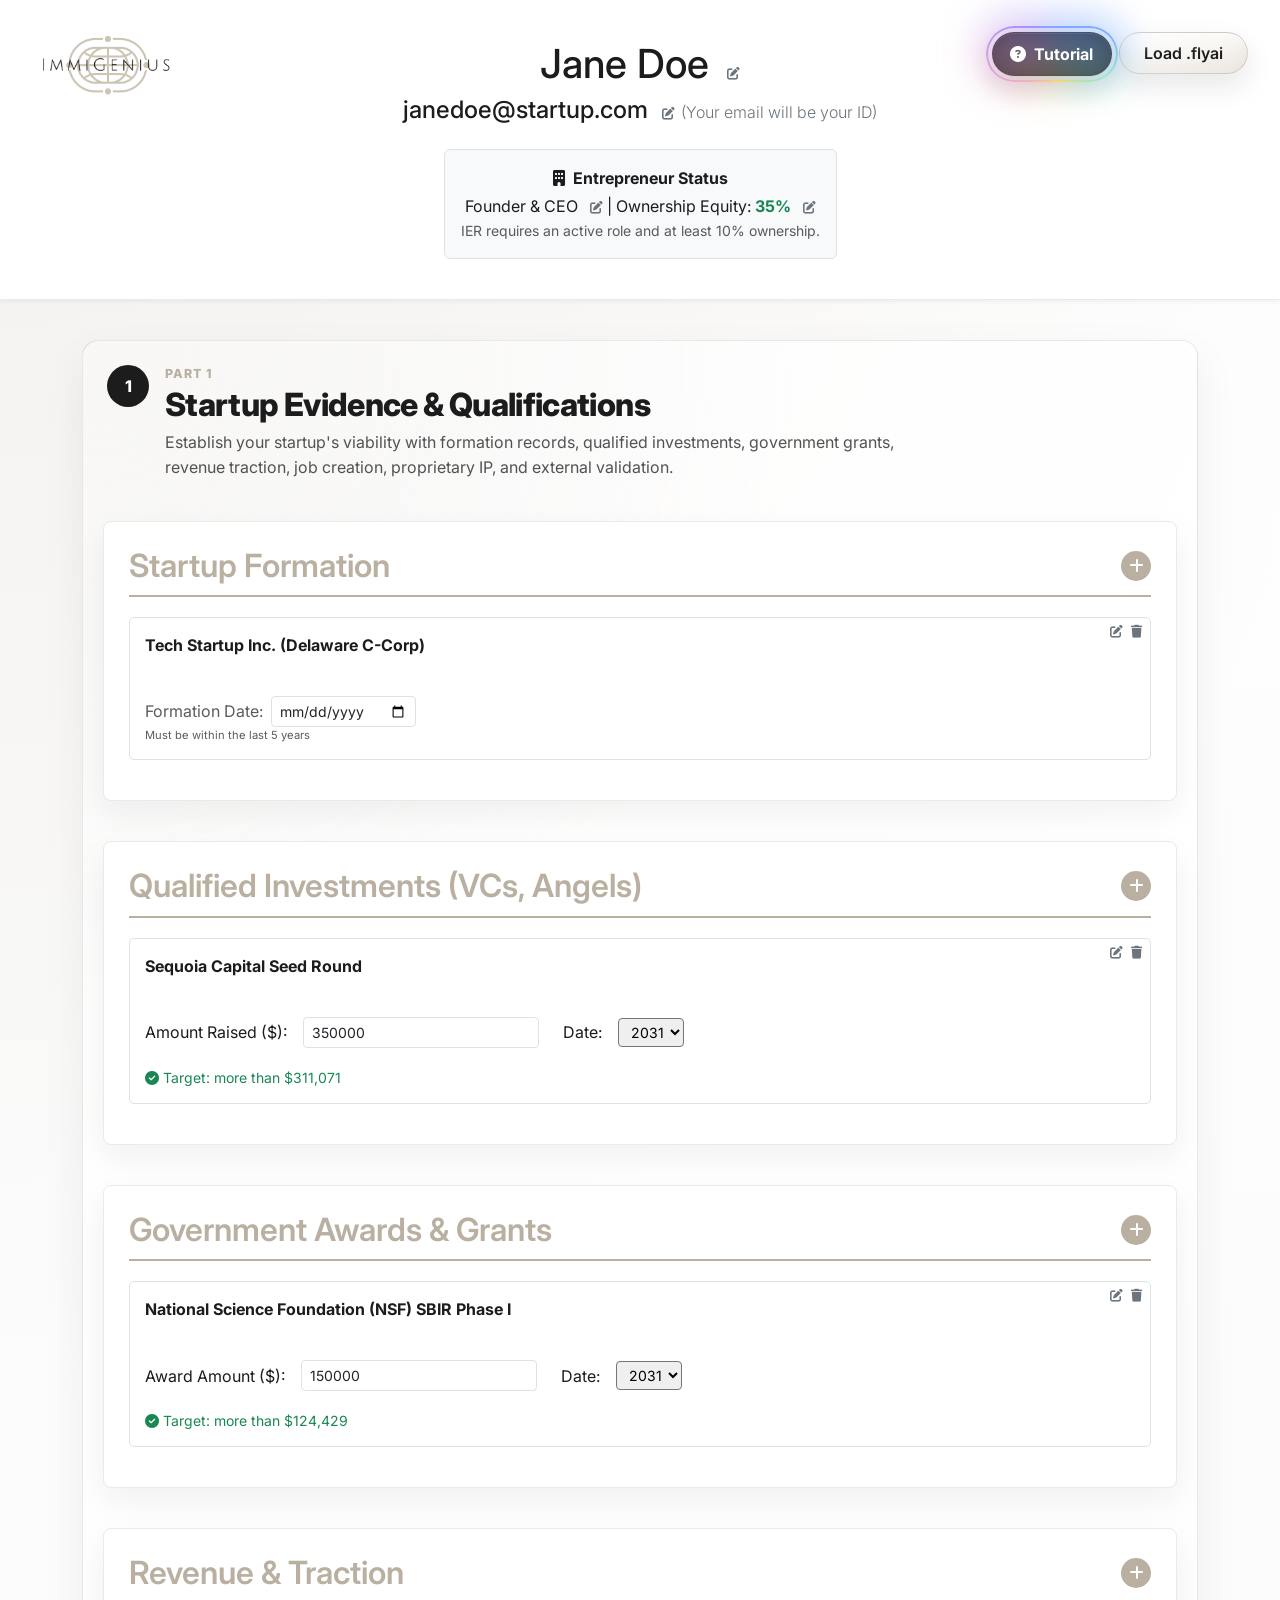
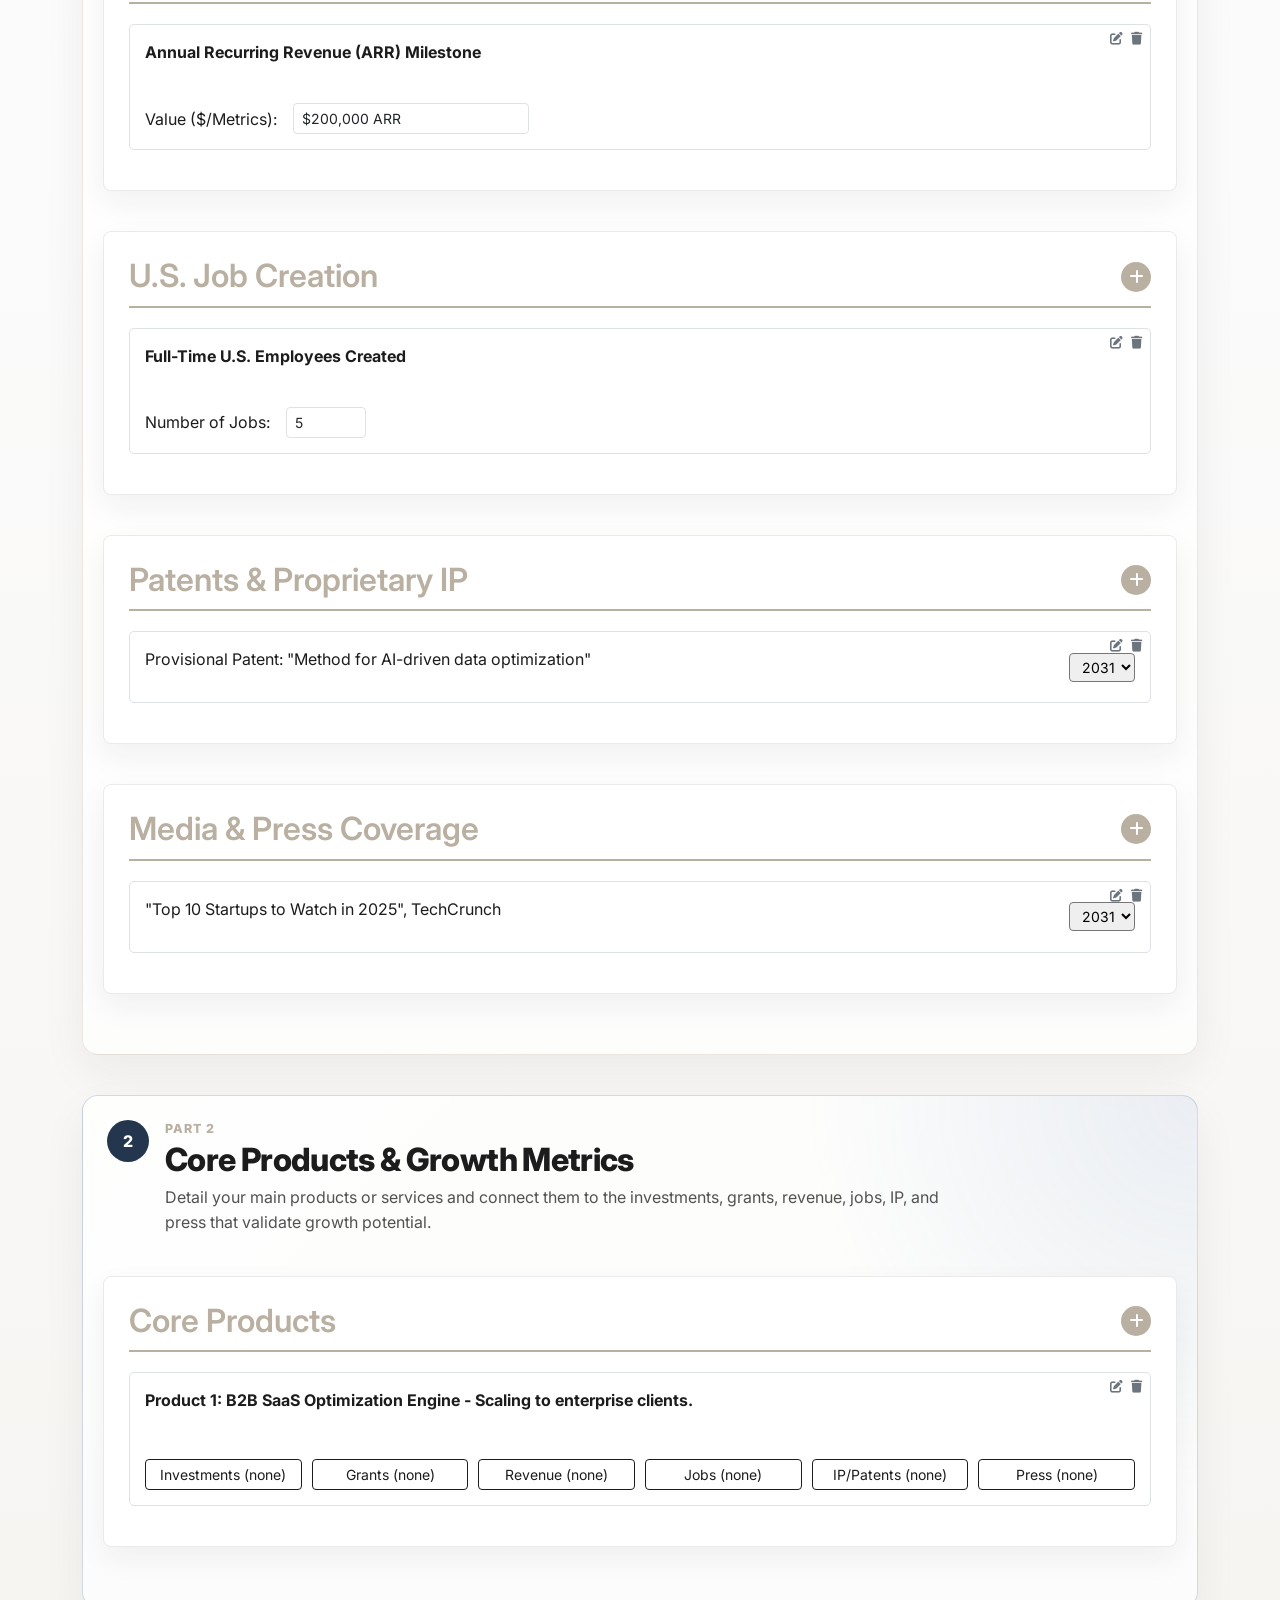
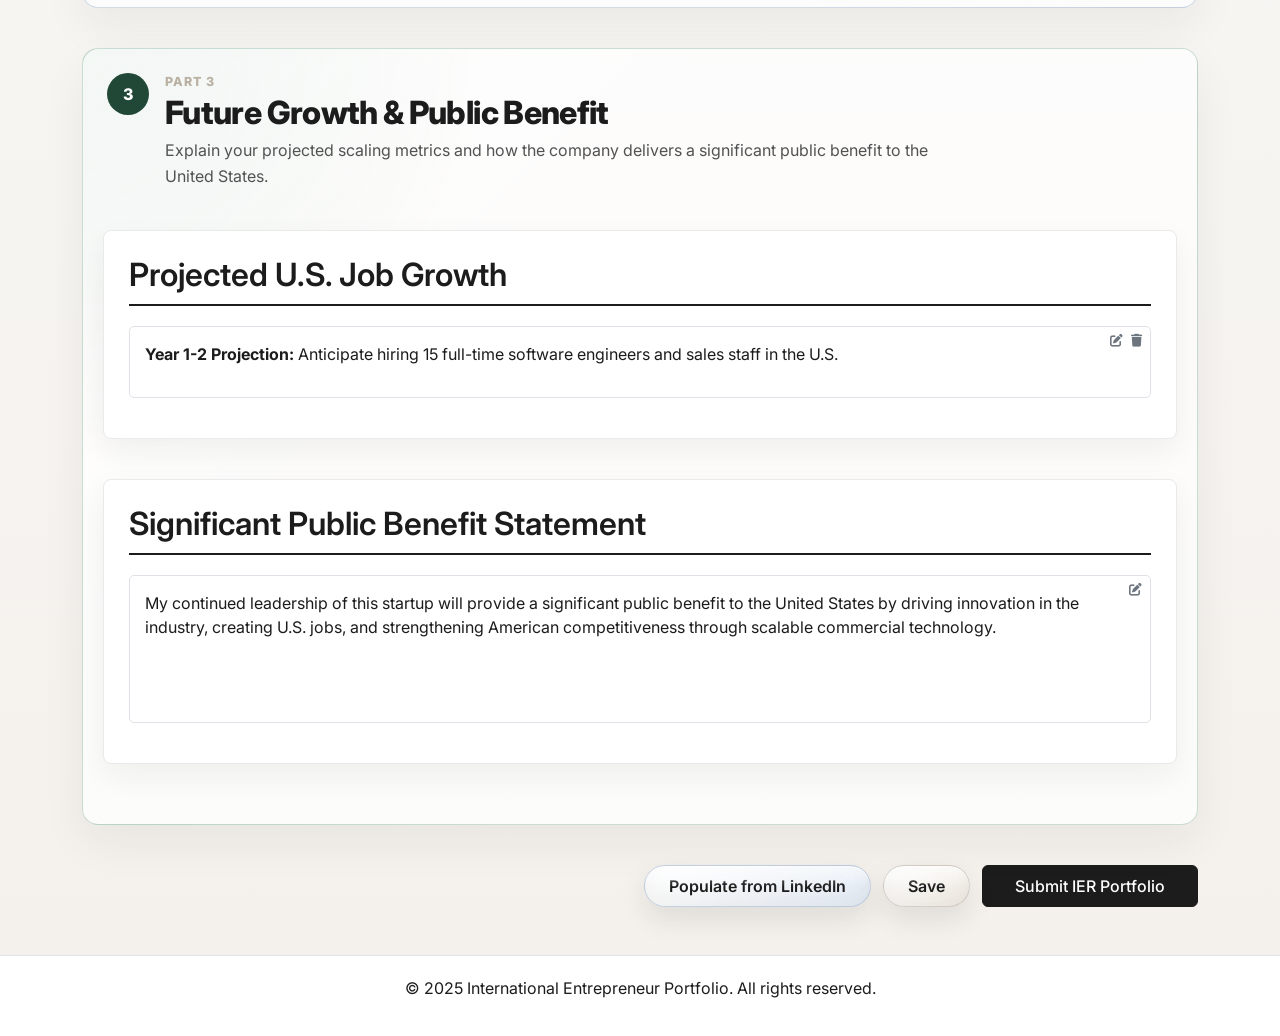
==== commit 565d2c72: "update" ====
--- a/pages/intake/business-portfolio.html
+++ b/pages/intake/business-portfolio.html
@@ -3,7 +3,7 @@
   <head>
     <meta charset="UTF-8" />
     <meta name="viewport" content="width=device-width, initial-scale=1.0" />
-    <title>Professional Portfolio</title>
+    <title>International Entrepreneur Portfolio</title>
     <link
       href="https://cdn.jsdelivr.net/npm/bootstrap@5.3.0/dist/css/bootstrap.min.css"
       rel="stylesheet"
@@ -958,44 +958,43 @@
         </div>
       </div>
     </aside>
-    <form>
+    <form id="portfolioForm">
       <header class="header">
         <h1>
-          <span id="name" class="editable" contenteditable="true"
-            >John Doe</span
-          >
+          <span id="name" class="editable" contenteditable="true">Jane Doe</span>
           <i
             class="fas fa-edit edit-btn"
             onclick="document.getElementById('name').focus();"
           ></i>
         </h1>
         <h4>
-          <span id="email" class="editable" contenteditable="true"
-            >johndoe@gmail.com</span
-          >
+          <span id="email" class="editable" contenteditable="true">janedoe@startup.com</span>
           <i
             class="fas fa-edit edit-btn"
             onclick="document.getElementById('email').focus();"
           ></i>
-          <span class="fs-6 text-secondary lead"
-            >(Your email will be your ID)</span
-          >
+          <span class="fs-6 text-secondary lead">(Your email will be your ID)</span>
         </h4>
-        <p>
-          <span id="degree" class="editable" contenteditable="true"
-            >Ph.D. in Computer Science, Stanford University</span
-          >
-          <i
-            class="fas fa-edit edit-btn"
-            onclick="document.getElementById('degree').focus();"
-          ></i>
-          (WES Evaluation:
-          <select id="wes" class="form-select-sm">
-            <option value="YES" selected>YES</option>
-            <option value="NO">NO</option>
-            <option value="NotRequired">Not Required</option></select
-          >)
-        </p>
+        <div class="mt-3 p-3 bg-light rounded d-inline-block border">
+          <p class="mb-1 fw-bold">
+            <i class="fas fa-building me-2"></i>Entrepreneur Status
+          </p>
+          <p class="mb-0">
+            <span id="founder-role" class="editable" contenteditable="true">Founder &amp; CEO</span>
+            <i
+              class="fas fa-edit edit-btn"
+              onclick="document.getElementById('founder-role').focus();"
+            ></i>
+            |
+            Ownership Equity:
+            <span id="equity" class="editable text-success fw-bold" contenteditable="true">35%</span>
+            <i
+              class="fas fa-edit edit-btn"
+              onclick="document.getElementById('equity').focus();"
+            ></i>
+          </p>
+          <small class="text-muted">IER requires an active role and at least 10% ownership.</small>
+        </div>
       </header>
 
       <div class="container">
@@ -1004,368 +1003,222 @@
             <span class="portfolio-part-number">1</span>
             <div>
               <p class="portfolio-part-kicker">Part 1</p>
-              <h2 class="portfolio-part-title">Evidence & Profile Materials</h2>
+              <h2 class="portfolio-part-title">Startup Evidence &amp; Qualifications</h2>
               <p class="portfolio-part-copy">
-                Build the evidence library first: degrees, awards, publications,
-                presentations, media, scholarly impact, patents, work history,
-                education summary, and memberships.
+                Establish your startup's viability with formation records, qualified investments,
+                government grants, revenue traction, job creation, proprietary IP, and external validation.
               </p>
             </div>
           </div>
-        <section class="section" id="degrees-section">
-          <h2>
-            Academic Degrees
-            <button class="add-btn" type="button" onclick="addDegree()">
-              <i class="fas fa-plus"></i>
-            </button>
-          </h2>
-          <div id="degrees-list">
-            <div class="item">
-              <p class="editable" contenteditable="true">
-                Ph.D. in Computer Science, Stanford University
-              </p>
-              <select class="year-select form-select-sm"></select>
-              <div class="item-controls">
-                <i class="fas fa-edit edit-btn" title="Edit"></i>
-                <i class="fas fa-trash delete-btn" title="Delete"></i>
+
+          <section class="section" id="startup-formation-section">
+            <h2>
+              Startup Formation
+              <button class="add-btn" type="button" onclick="addStartup()">
+                <i class="fas fa-plus"></i>
+              </button>
+            </h2>
+            <div id="startup-list">
+              <div class="item flex-column align-items-start">
+                <p class="editable w-100 fw-bold" contenteditable="true">Tech Startup Inc. (Delaware C-Corp)</p>
+                <div class="d-flex gap-3 mt-2 w-100 flex-wrap">
+                  <div>
+                    <label class="form-label-sm me-1 text-muted">Formation Date:</label>
+                    <input type="date" class="form-control form-control-sm w-auto d-inline-block" />
+                    <small class="d-block text-muted" style="font-size: 0.7rem;">Must be within the last 5 years</small>
+                  </div>
+                </div>
+                <div class="item-controls">
+                  <i class="fas fa-edit edit-btn" title="Edit"></i>
+                  <i class="fas fa-trash delete-btn" title="Delete"></i>
+                </div>
               </div>
             </div>
-          </div>
-        </section>
-
-        <section class="section" id="awards-section">
-          <h2>
-            Awards
-            <button class="add-btn" type="button" onclick="addAward()">
-              <i class="fas fa-plus"></i>
-            </button>
-          </h2>
-          <div id="awards-list">
-            <div class="item">
-              <p class="editable" contenteditable="true">
-                Best Paper Award, ACM Conference
-              </p>
-              <select class="award-type-select form-select-sm">
-                <option value="International" selected>International</option>
-                <option value="National US">National (US)</option>
-                <option value="National Other">National (Other)</option>
-              </select>
-              <select class="year-select form-select-sm"></select>
-              <div class="item-controls">
-                <i class="fas fa-edit edit-btn" title="Edit"></i>
-                <i class="fas fa-trash delete-btn" title="Delete"></i>
+          </section>
+
+          <section class="section" id="investments-section">
+            <h2>
+              Qualified Investments (VCs, Angels)
+              <button class="add-btn" type="button" onclick="addInvestment()">
+                <i class="fas fa-plus"></i>
+              </button>
+            </h2>
+            <div id="investments-list">
+              <div class="item flex-column align-items-start">
+                <p class="editable w-100 fw-bold" contenteditable="true">Sequoia Capital Seed Round</p>
+                <div class="d-flex gap-3 mt-2 w-100 flex-wrap align-items-center">
+                  <label class="form-label-sm mb-0">Amount Raised ($):</label>
+                  <input type="number" class="form-control form-control-sm w-auto" placeholder="350000" value="350000" />
+                  <label class="form-label-sm mb-0 ms-2">Date:</label>
+                  <select class="year-select form-select-sm w-auto"></select>
+                </div>
+                <small class="text-success mt-1"><i class="fas fa-check-circle"></i> Target: more than $311,071</small>
+                <div class="item-controls">
+                  <i class="fas fa-edit edit-btn" title="Edit"></i>
+                  <i class="fas fa-trash delete-btn" title="Delete"></i>
+                </div>
               </div>
             </div>
-          </div>
-        </section>
-
-        <section class="section" id="journals-section">
-          <h2>
-            Journal Articles
-            <button class="add-btn" type="button" onclick="addJournal()">
-              <i class="fas fa-plus"></i>
-            </button>
-          </h2>
-          <div id="journals-list">
-            <div class="item">
-              <p class="editable" contenteditable="true">
-                Article 1: "Advancements in AI", Journal of Machine Learning
-              </p>
-              <select class="year-select form-select-sm"></select>
-              <div class="item-controls">
-                <i class="fas fa-edit edit-btn" title="Edit"></i>
-                <i class="fas fa-trash delete-btn" title="Delete"></i>
+          </section>
+
+          <section class="section" id="grants-section">
+            <h2>
+              Government Awards &amp; Grants
+              <button class="add-btn" type="button" onclick="addGrant()">
+                <i class="fas fa-plus"></i>
+              </button>
+            </h2>
+            <div id="grants-list">
+              <div class="item flex-column align-items-start">
+                <p class="editable w-100 fw-bold" contenteditable="true">National Science Foundation (NSF) SBIR Phase I</p>
+                <div class="d-flex gap-3 mt-2 w-100 flex-wrap align-items-center">
+                  <label class="form-label-sm mb-0">Award Amount ($):</label>
+                  <input type="number" class="form-control form-control-sm w-auto" placeholder="150000" value="150000" />
+                  <label class="form-label-sm mb-0 ms-2">Date:</label>
+                  <select class="year-select form-select-sm w-auto"></select>
+                </div>
+                <small class="text-success mt-1"><i class="fas fa-check-circle"></i> Target: more than $124,429</small>
+                <div class="item-controls">
+                  <i class="fas fa-edit edit-btn" title="Edit"></i>
+                  <i class="fas fa-trash delete-btn" title="Delete"></i>
+                </div>
               </div>
             </div>
-          </div>
-        </section>
-
-        <section class="section" id="conferences-section">
-          <h2>
-            Conference Presentations
-            <button class="add-btn" type="button" onclick="addConference()">
-              <i class="fas fa-plus"></i>
-            </button>
-          </h2>
-          <div id="conferences-list">
-            <div class="item">
-              <p class="editable" contenteditable="true">
-                Presentation 1: "AI Ethics", NeurIPS
-              </p>
-              <select class="year-select form-select-sm"></select>
-              <div class="item-controls">
-                <i class="fas fa-edit edit-btn" title="Edit"></i>
-                <i class="fas fa-trash delete-btn" title="Delete"></i>
+          </section>
+
+          <section class="section" id="revenue-section">
+            <h2>
+              Revenue &amp; Traction
+              <button class="add-btn" type="button" onclick="addRevenue()">
+                <i class="fas fa-plus"></i>
+              </button>
+            </h2>
+            <div id="revenue-list">
+              <div class="item flex-column align-items-start">
+                <p class="editable w-100 fw-bold" contenteditable="true">Annual Recurring Revenue (ARR) Milestone</p>
+                <div class="d-flex gap-3 mt-2 w-100 flex-wrap align-items-center">
+                  <label class="form-label-sm mb-0">Value ($/Metrics):</label>
+                  <input type="text" class="form-control form-control-sm w-auto" placeholder="$200,000 ARR" value="$200,000 ARR" />
+                </div>
+                <div class="item-controls">
+                  <i class="fas fa-edit edit-btn" title="Edit"></i>
+                  <i class="fas fa-trash delete-btn" title="Delete"></i>
+                </div>
               </div>
             </div>
-          </div>
-        </section>
-
-        <section class="section" id="media-coverage-section">
-          <h2>
-            Media Coverage
-            <button class="add-btn" type="button" onclick="addMediaCoverage()">
-              <i class="fas fa-plus"></i>
-            </button>
-          </h2>
-          <div id="media_coverage-list">
-            <div class="item">
-              <div class="flex-grow-1">
-                <p class="editable" contenteditable="true">
-                  "Breakthrough in AI Research", Tech Journal
-                </p>
-                <div class="offer-letter">
-                  File: <span class="file-name">None</span>
-                  <button
-                    type="button"
-                    class="btn btn-sm btn-secondary upload-btn"
-                  >
-                    Upload PDF
-                  </button>
-                  <input
-                    type="file"
-                    class="offer-file"
-                    style="display: none"
-                    accept=".pdf"
-                  />
+          </section>
+
+          <section class="section" id="jobs-section">
+            <h2>
+              U.S. Job Creation
+              <button class="add-btn" type="button" onclick="addJob()">
+                <i class="fas fa-plus"></i>
+              </button>
+            </h2>
+            <div id="jobs-list">
+              <div class="item flex-column align-items-start">
+                <p class="editable w-100 fw-bold" contenteditable="true">Full-Time U.S. Employees Created</p>
+                <div class="d-flex gap-3 mt-2 w-100 flex-wrap align-items-center">
+                  <label class="form-label-sm mb-0">Number of Jobs:</label>
+                  <input type="number" class="form-control form-control-sm" style="width: 80px;" placeholder="5" value="5" />
+                </div>
+                <div class="item-controls">
+                  <i class="fas fa-edit edit-btn" title="Edit"></i>
+                  <i class="fas fa-trash delete-btn" title="Delete"></i>
                 </div>
               </div>
-              <select class="year-select form-select-sm"></select>
-              <div class="item-controls">
-                <i class="fas fa-edit edit-btn" title="Edit"></i>
-                <i class="fas fa-trash delete-btn" title="Delete"></i>
+            </div>
+          </section>
+
+          <section class="section" id="ip-section">
+            <h2>
+              Patents &amp; Proprietary IP
+              <button class="add-btn" type="button" onclick="addIP()">
+                <i class="fas fa-plus"></i>
+              </button>
+            </h2>
+            <div id="ip-list">
+              <div class="item">
+                <p class="editable" contenteditable="true">Provisional Patent: "Method for AI-driven data optimization"</p>
+                <select class="year-select form-select-sm"></select>
+                <div class="item-controls">
+                  <i class="fas fa-edit edit-btn" title="Edit"></i>
+                  <i class="fas fa-trash delete-btn" title="Delete"></i>
+                </div>
               </div>
             </div>
-          </div>
-        </section>
-
-        <section class="section" id="scholar-profile-section">
-          <h2>Scholarly Profile</h2>
-          <div id="scholar-profile-list">
-            <div class="item">
-              <p class="editable" contenteditable="true">
-                <strong>Google Scholar Profile:</strong>
-                <a href="#" contenteditable="false"
-                  >https://scholar.google.com/citations?user=your_id</a
-                >
-              </p>
-              <div class="item-controls">
-                <i class="fas fa-edit edit-btn" title="Edit"></i>
+          </section>
+
+          <section class="section" id="press-section">
+            <h2>
+              Media &amp; Press Coverage
+              <button class="add-btn" type="button" onclick="addPress()">
+                <i class="fas fa-plus"></i>
+              </button>
+            </h2>
+            <div id="press-list">
+              <div class="item">
+                <div class="flex-grow-1">
+                  <p class="editable" contenteditable="true">"Top 10 Startups to Watch in 2025", TechCrunch</p>
+                </div>
+                <select class="year-select form-select-sm"></select>
+                <div class="item-controls">
+                  <i class="fas fa-edit edit-btn" title="Edit"></i>
+                  <i class="fas fa-trash delete-btn" title="Delete"></i>
+                </div>
               </div>
             </div>
-            <div class="item">
-              <p class="editable" contenteditable="true">
-                <strong>Total Citations:</strong> 1500
-              </p>
-              <div class="item-controls">
-                <i class="fas fa-edit edit-btn" title="Edit"></i>
-              </div>
-            </div>
-          </div>
-        </section>
-
-        <section class="section" id="patents-books-section">
-          <h2>
-            Patents or Books
-            <button class="add-btn" type="button" onclick="addPatentOrBook()">
-              <i class="fas fa-plus"></i>
-            </button>
-          </h2>
-          <div id="patents_books-list">
-            <div class="item">
-              <p class="editable" contenteditable="true">
-                Patent US123456: "Method for AI-driven data analysis"
-              </p>
-              <select class="year-select form-select-sm"></select>
-              <div class="item-controls">
-                <i class="fas fa-edit edit-btn" title="Edit"></i>
-                <i class="fas fa-trash delete-btn" title="Delete"></i>
-              </div>
-            </div>
-          </div>
-        </section>
-
-        <section class="section" id="experience-section">
-          <h2>
-            Professional Experience
-            <button class="add-btn" type="button" onclick="addExperience()">
-              <i class="fas fa-plus"></i>
-            </button>
-          </h2>
-          <div id="experience-list">
-            <div class="item flex-column align-items-start">
-              <div class="editable w-100">
-                <p contenteditable="true">
-                  <strong>Research Scientist</strong> at
-                  <strong>Tech Corp</strong>
-                </p>
-                <p contenteditable="true" style="font-size: 0.9rem">
-                  Led AI research teams, managed projects, and published papers
-                  on machine learning advancements.
-                </p>
-              </div>
-              <div class="experience-dates">
-                <div>
-                  <label class="form-label-sm me-1">From:</label>
-                  <select class="year-select form-select-sm"></select>
-                </div>
-                <div>
-                  <label class="form-label-sm me-1">To:</label>
-                  <select class="year-select-current form-select-sm"></select>
-                </div>
-              </div>
-              <div class="item-controls">
-                <i class="fas fa-edit edit-btn" title="Edit"></i>
-                <i class="fas fa-trash delete-btn" title="Delete"></i>
-              </div>
-            </div>
-          </div>
-        </section>
-
-        <section class="section" id="education-summary-section">
-          <h2>
-            Education Summary
-            <button
-              class="add-btn"
-              type="button"
-              onclick="addEducationSummary()"
-            >
-              <i class="fas fa-plus"></i>
-            </button>
-          </h2>
-          <div id="education-summary-list">
-            <div class="item flex-column align-items-start">
-              <p class="editable" contenteditable="true">
-                <strong>Highest Degree:</strong> Ph.D. in Computer Science from
-                Stanford University
-              </p>
-              <div class="education-date">
-                <label class="form-label-sm me-2">Date of Completion:</label>
-                <select class="year-select form-select-sm me-2"></select>
-                <input type="date" class="form-control-sm" />
-              </div>
-              <div class="item-controls">
-                <i class="fas fa-edit edit-btn" title="Edit"></i>
-                <i class="fas fa-trash delete-btn" title="Delete"></i>
-              </div>
-            </div>
-          </div>
-        </section>
-
-        <section class="section" id="memberships-section">
-          <h2>
-            Membership in Societies
-            <button class="add-btn" type="button" onclick="addMembership()">
-              <i class="fas fa-plus"></i>
-            </button>
-          </h2>
-          <div id="memberships-list">
-            <div class="item">
-              <p class="editable" contenteditable="true">
-                Member, IEEE Computer Society
-              </p>
-              <div class="item-controls">
-                <i class="fas fa-edit edit-btn" title="Edit"></i>
-                <i class="fas fa-trash delete-btn" title="Delete"></i>
-              </div>
-            </div>
-          </div>
-        </section>
+          </section>
         </div>
 
-        <div class="portfolio-part portfolio-part-projects" id="projects-part">
+        <div class="portfolio-part portfolio-part-projects" id="products-part">
           <div class="portfolio-part-header">
             <span class="portfolio-part-number">2</span>
             <div>
               <p class="portfolio-part-kicker">Part 2</p>
-              <h2 class="portfolio-part-title">Projects & Evidence Links</h2>
+              <h2 class="portfolio-part-title">Core Products &amp; Growth Metrics</h2>
               <p class="portfolio-part-copy">
-                Add at least three projects, then connect each project to the
-                evidence above so the evaluator can see how your achievements
-                support your proposed work.
+                Detail your main products or services and connect them to the investments,
+                grants, revenue, jobs, IP, and press that validate growth potential.
               </p>
             </div>
           </div>
-        <section class="section" id="projects-section">
-          <h2>
-            Projects
-            <button class="add-btn" type="button" onclick="addProject()">
-              <i class="fas fa-plus"></i>
-            </button>
-          </h2>
-          <div id="projects-list">
-            <div
-              class="item flex-column align-items-start"
-              data-journals="1"
-              data-conferences="1"
-              data-awards="1"
-              data-degrees="1"
-              data-media_coverage="1"
-              data-patents_books="1"
-              data-scholar_profile="1"
-            >
-              <p class="editable" contenteditable="true">
-                Project 1: AI for Healthcare - Aiming to revolutionize
-                diagnostics in the US.
-              </p>
-              <div class="connections">
-                <button
-                  type="button"
-                  class="btn btn-outline-dark connect-btn"
-                  data-type="degrees"
-                >
-                  Degrees (none)
-                </button>
-                <button
-                  type="button"
-                  class="btn btn-outline-dark connect-btn"
-                  data-type="journals"
-                >
-                  Journal Articles (none)
-                </button>
-                <button
-                  type="button"
-                  class="btn btn-outline-dark connect-btn"
-                  data-type="conferences"
-                >
-                  Conference Presentations (none)
-                </button>
-                <button
-                  type="button"
-                  class="btn btn-outline-dark connect-btn"
-                  data-type="media_coverage"
-                >
-                  Media Coverage (none)
-                </button>
-                <button
-                  type="button"
-                  class="btn btn-outline-dark connect-btn"
-                  data-type="patents_books"
-                >
-                  Patents/Books (none)
-                </button>
-                <button
-                  type="button"
-                  class="btn btn-outline-dark connect-btn"
-                  data-type="scholar_profile"
-                >
-                  Scholarly Profile (none)
-                </button>
-                <button
-                  type="button"
-                  class="btn btn-outline-dark connect-btn"
-                  data-type="awards"
-                >
-                  Awards (none)
-                </button>
-              </div>
-              <div class="item-controls">
-                <i class="fas fa-edit edit-btn" title="Edit"></i>
-                <i class="fas fa-trash delete-btn" title="Delete"></i>
+
+          <section class="section" id="products-section">
+            <h2>
+              Core Products
+              <button class="add-btn" type="button" onclick="addProduct()">
+                <i class="fas fa-plus"></i>
+              </button>
+            </h2>
+            <div id="products-list">
+              <div
+                class="item flex-column align-items-start"
+                data-investments=""
+                data-grants=""
+                data-revenue=""
+                data-jobs=""
+                data-ip=""
+                data-press=""
+              >
+                <p class="editable fw-bold" contenteditable="true">
+                  Product 1: B2B SaaS Optimization Engine - Scaling to enterprise clients.
+                </p>
+                <div class="connections w-100 mt-3">
+                  <button type="button" class="btn btn-outline-dark connect-btn btn-sm" data-type="investments">Investments (none)</button>
+                  <button type="button" class="btn btn-outline-dark connect-btn btn-sm" data-type="grants">Grants (none)</button>
+                  <button type="button" class="btn btn-outline-dark connect-btn btn-sm" data-type="revenue">Revenue (none)</button>
+                  <button type="button" class="btn btn-outline-dark connect-btn btn-sm" data-type="jobs">Jobs (none)</button>
+                  <button type="button" class="btn btn-outline-dark connect-btn btn-sm" data-type="ip">IP/Patents (none)</button>
+                  <button type="button" class="btn btn-outline-dark connect-btn btn-sm" data-type="press">Press (none)</button>
+                </div>
+                <div class="item-controls">
+                  <i class="fas fa-edit edit-btn" title="Edit"></i>
+                  <i class="fas fa-trash delete-btn" title="Delete"></i>
+                </div>
               </div>
             </div>
-          </div>
-        </section>
+          </section>
         </div>
 
         <div class="portfolio-part portfolio-part-future" id="future-prospects-part">
@@ -1373,67 +1226,44 @@
             <span class="portfolio-part-number">3</span>
             <div>
               <p class="portfolio-part-kicker">Part 3</p>
-              <h2 class="portfolio-part-title">Future Prospects & Endeavor</h2>
+              <h2 class="portfolio-part-title">Future Growth &amp; Public Benefit</h2>
               <p class="portfolio-part-copy">
-                Finish by explaining your potential U.S. roles and your proposed
-                future endeavor, since this is where your evidence turns into a
-                forward-looking NIW story.
+                Explain your projected scaling metrics and how the company delivers a significant public benefit to the United States.
               </p>
             </div>
           </div>
 
-        <section class="section section-final" id="future-positions-section">
-          <h2>Potential Future Positions</h2>
-          <div id="future-positions-list">
-            <div class="item flex-column align-items-start">
-              <p class="editable" contenteditable="true">
-                Senior AI Researcher at Google: Focusing on advanced ML models.
-              </p>
-              <div class="offer-letter">
-                Offer Letter: <span class="file-name">None</span>
-                <button
-                  type="button"
-                  class="btn btn-sm btn-secondary upload-btn"
-                >
-                  Upload
-                </button>
-                <input type="file" class="offer-file" style="display: none" />
-              </div>
-              <div class="item-controls">
-                <i class="fas fa-edit edit-btn" title="Edit"></i>
-                <i class="fas fa-trash delete-btn" title="Delete"></i>
+          <section class="section section-final" id="hiring-plan-section">
+            <h2>Projected U.S. Job Growth</h2>
+            <div id="hiring-plan-list">
+              <div class="item flex-column align-items-start">
+                <p class="editable" contenteditable="true">
+                  <strong>Year 1-2 Projection:</strong> Anticipate hiring 15 full-time software engineers and sales staff in the U.S.
+                </p>
+                <div class="item-controls">
+                  <i class="fas fa-edit edit-btn" title="Edit"></i>
+                  <i class="fas fa-trash delete-btn" title="Delete"></i>
+                </div>
               </div>
             </div>
-          </div>
-        </section>
-
-        <section class="section section-final" id="future-endeavor-section">
-          <h2>Proposed Future Endeavor in the US</h2>
-          <div id="future-endeavor-list">
-            <div class="item">
-              <p
-                class="editable"
-                contenteditable="true"
-                style="min-height: 100px"
-              >
-                My proposed endeavor involves developing novel machine learning
-                algorithms to address challenges in sustainable energy systems.
-                I plan to establish a research lab that collaborates with both
-                academic institutions and industry leaders to create AI-driven
-                solutions for optimizing renewable energy grids and reducing
-                carbon footprints. This work will contribute significantly to
-                the United States' goals for technological innovation and
-                environmental stewardship.
-              </p>
-              <div class="item-controls">
-                <i class="fas fa-edit edit-btn" title="Edit"></i>
+          </section>
+
+          <section class="section section-final" id="public-benefit-section">
+            <h2>Significant Public Benefit Statement</h2>
+            <div id="public-benefit-list">
+              <div class="item">
+                <p class="editable" contenteditable="true" style="min-height: 100px; width: 100%;">
+                  My continued leadership of this startup will provide a significant public benefit to the United States by driving innovation in the industry, creating U.S. jobs, and strengthening American competitiveness through scalable commercial technology.
+                </p>
+                <div class="item-controls">
+                  <i class="fas fa-edit edit-btn" title="Edit"></i>
+                </div>
               </div>
             </div>
-          </div>
-        </section>
+          </section>
         </div>
 
-        <div class="d-flex justify-content-end portfolio-actions mb-5" id="portfolio-actions">
+        <div class="d-flex justify-content-end portfolio-actions mb-5 align-items-center" id="portfolio-actions">
           <div id="loadStatus" class="load-status me-auto" aria-live="polite"></div>
           <button type="button" class="btn btn-load btn-linkedin" id="populateLinkedinBtn">
             Populate from LinkedIn
@@ -1441,7 +1271,7 @@
           <button type="button" class="btn btn-save" id="savePortfolioBtn">
             Save
           </button>
-          <button type="submit" class="btn btn-submit">Submit</button>
+          <button type="submit" class="btn btn-submit">Submit IER Portfolio</button>
         </div>
       </div>
     </form>
@@ -1625,7 +1455,7 @@
     </div>
 
     <footer>
-      <p>&copy; 2025 Professional Portfolio. All rights reserved.</p>
+      <p>&copy; 2025 International Entrepreneur Portfolio. All rights reserved.</p>
     </footer>
 
     <script src="https://cdn.jsdelivr.net/npm/bootstrap@5.3.0/dist/js/bootstrap.bundle.min.js"></script>
@@ -1684,35 +1514,33 @@
 
       const tutorialSteps = [
         {
-          heading: "Start with your evidence",
+          heading: "Start with startup proof",
           copy:
-            'Fill out "Academic Degrees", "Awards", "Journal Articles", "Conference Presentations", "Media Coverage", "Scholarly Profile", and "Patents or Books" before building the rest of the profile.',
-          targets: [
-            "evidence-part",
-          ],
+            'Fill out "Startup Formation", "Qualified Investments", "Government Awards & Grants", "Revenue & Traction", "U.S. Job Creation", "Patents & Proprietary IP", and "Media & Press Coverage" before mapping your products.',
+          targets: ["evidence-part"],
           chips: [
-            "Academic Degrees",
-            "Awards",
-            "Journal Articles",
-            "Conference Presentations",
-            "Media Coverage",
-            "Scholarly Profile",
-            "Patents or Books",
+            "Startup Formation",
+            "Investments",
+            "Government Grants",
+            "Revenue",
+            "Jobs",
+            "IP",
+            "Press",
           ],
         },
         {
-          heading: "Add at least 3 projects",
+          heading: "Map core products to proof",
           copy:
-            "Use the plus button in Projects to add at least three projects. For each project, use the connection buttons to link degrees, awards, articles, presentations, media coverage, scholarly profile evidence, patents, or books that support that project.",
-          targets: ["projects-part"],
-          chips: ["Add project", "Link evidence", "Repeat for 3 projects"],
+            "Use the plus button in Core Products to add each major product or service. For every product, connect the supporting investments, grants, revenue, jobs, IP, and press items that show traction.",
+          targets: ["products-part"],
+          chips: ["Add product", "Connect evidence", "Show traction"],
         },
         {
-          heading: "Finish with your future plan",
+          heading: "Finish with growth and public benefit",
           copy:
-            'Complete "Potential Future Positions" and "Proposed Future Endeavor in the US". These sections explain what you plan to do in the United States and why that future work matters.',
+            'Complete "Projected U.S. Job Growth" and "Significant Public Benefit Statement". These sections explain how the company will scale in the United States and why that work matters nationally.',
           targets: ["future-prospects-part"],
-          chips: ["Potential Future Positions", "Proposed Future Endeavor"],
+          chips: ["Hiring plan", "Public benefit"],
         },
         {
           heading: "Save your work for later",
@@ -1854,7 +1682,8 @@
       // --- Connection Modal Logic ---
       function getItems(type) {
         const listMap = {
-          scholar_profile: "scholar-profile-list",
+          ip: "ip-list",
+          press: "press-list",
         };
         const listId = listMap[type] || `${type}-list`;
         const items = document.querySelectorAll(`#${listId} .item`);
@@ -1866,36 +1695,35 @@
 
       function updateButton(btn, selected, type) {
         const typeLabels = {
-          degrees: {
-            singular: "Degree",
-            plural: "Degrees",
+          investments: {
+            singular: "Investment",
+            plural: "Investments",
           },
-          journals: {
-            singular: "Journal Article",
-            plural: "Journal Articles",
+          grants: {
+            singular: "Grant",
+            plural: "Grants",
           },
-          conferences: {
-            singular: "Conference Presentation",
-            plural: "Conference Presentations",
+          revenue: {
+            singular: "Revenue Milestone",
+            plural: "Revenue",
           },
-          awards: {
-            singular: "Award",
-            plural: "Awards",
+          jobs: {
+            singular: "Job",
+            plural: "Jobs",
           },
-          media_coverage: {
-            singular: "Media Coverage",
-            plural: "Media Coverage",
+          ip: {
+            singular: "IP/Patent",
+            plural: "IP/Patents",
           },
-          patents_books: {
-            singular: "Patent/Book",
-            plural: "Patents/Books",
-          },
-          scholar_profile: {
-            singular: "Scholarly Profile",
-            plural: "Scholarly Profile",
+          press: {
+            singular: "Press Item",
+            plural: "Press",
           },
         };
-        const labels = typeLabels[type];
+        const labels = typeLabels[type] || {
+          singular: type,
+          plural: type,
+        };
         if (
           !selected ||
           selected.length === 0 ||
@@ -1920,22 +1748,16 @@
       }
 
       function ensureProjectConnectionButtons(scope = document) {
-        scope.querySelectorAll("#projects-list .item").forEach((project) => {
+        scope.querySelectorAll("#products-list .item").forEach((project) => {
           const connections = project.querySelector(".connections");
           if (!connections) return;
-
-          if (!project.dataset.scholar_profile) {
-            project.dataset.scholar_profile = "";
-          }
-
-          if (!connections.querySelector('.connect-btn[data-type="scholar_profile"]')) {
-            const button = document.createElement("button");
-            button.type = "button";
-            button.className = "btn btn-outline-dark connect-btn";
-            button.dataset.type = "scholar_profile";
-            button.textContent = "Scholarly Profile (none)";
-            connections.appendChild(button);
-          }
+          ["investments", "grants", "revenue", "jobs", "ip", "press"].forEach(
+            (key) => {
+              if (project.dataset[key] === undefined) {
+                project.dataset[key] = "";
+              }
+            }
+          );
         });
       }
 
@@ -2024,161 +1846,109 @@
       }
 
       // --- Section-specific Add Functions ---
-      function addDegree() {
+      function addStartup() {
         const content = `
-                <p class="editable" contenteditable="true">New Degree, University Name</p>
-                <select class="year-select form-select-sm">${generateYearOptions()}</select>
-                <div class="item-controls">
-                    <i class="fas fa-edit edit-btn" title="Edit"></i>
-                    <i class="fas fa-trash delete-btn" title="Delete"></i>
-                </div>`;
-        addItem("degrees-list", content);
-      }
-
-      function addAward() {
-        const content = `
-                <p class="editable" contenteditable="true">New Award</p>
-                <select class="award-type-select form-select-sm">
-                    <option value="International" selected>International</option>
-                    <option value="National US">National (US)</option>
-                    <option value="National Other">National (Other)</option>
-                </select>
-                <select class="year-select form-select-sm">${generateYearOptions()}</select>
-                <div class="item-controls">
-                    <i class="fas fa-edit edit-btn" title="Edit"></i>
-                    <i class="fas fa-trash delete-btn" title="Delete"></i>
-                </div>`;
-        addItem("awards-list", content);
-      }
-
-      function addJournal() {
-        const content = `
-                <p class="editable" contenteditable="true">New Journal Article</p>
-                <select class="year-select form-select-sm">${generateYearOptions()}</select>
-                <div class="item-controls">
-                    <i class="fas fa-edit edit-btn" title="Edit"></i>
-                    <i class="fas fa-trash delete-btn" title="Delete"></i>
-                </div>`;
-        addItem("journals-list", content);
-      }
-
-      function addConference() {
-        const content = `
-                <p class="editable" contenteditable="true">New Conference Presentation</p>
-                <select class="year-select form-select-sm">${generateYearOptions()}</select>
-                <div class="item-controls">
-                    <i class="fas fa-edit edit-btn" title="Edit"></i>
-                    <i class="fas fa-trash delete-btn" title="Delete"></i>
-                </div>`;
-        addItem("conferences-list", content);
-      }
-
-      function addMediaCoverage() {
-        const content = `
-                <div class="flex-grow-1">
-                    <p class="editable" contenteditable="true">New Media Coverage, Outlet Name</p>
-                    <div class="offer-letter">File: <span class="file-name">None</span> <button type="button" class="btn btn-sm btn-secondary upload-btn">Upload PDF</button> <input type="file" class="offer-file" style="display:none;" accept=".pdf"></div>
-                </div>
-                <select class="year-select form-select-sm">${generateYearOptions()}</select>
-                <div class="item-controls">
-                    <i class="fas fa-edit edit-btn" title="Edit"></i>
-                    <i class="fas fa-trash delete-btn" title="Delete"></i>
-                </div>`;
-        const newItem = addItem("media_coverage-list", content);
-        attachUploadListeners(newItem);
-      }
-
-      function addPatentOrBook() {
-        const content = `
-                <p class="editable" contenteditable="true">New Patent or Book Title</p>
-                <select class="year-select form-select-sm">${generateYearOptions()}</select>
-                <div class="item-controls">
-                    <i class="fas fa-edit edit-btn" title="Edit"></i>
-                    <i class="fas fa-trash delete-btn" title="Delete"></i>
-                </div>`;
-        addItem("patents_books-list", content);
-      }
-
-      function addProject() {
-        const content = `
-                <p class="editable" contenteditable="true">New Project - Description here.</p>
-                <div class="connections">
-                    <button type="button" class="btn btn-outline-dark connect-btn" data-type="degrees">Degrees (none)</button>
-                    <button type="button" class="btn btn-outline-dark connect-btn" data-type="journals">Journal Articles (none)</button>
-                    <button type="button" class="btn btn-outline-dark connect-btn" data-type="conferences">Conference Presentations (none)</button>
-                    <button type="button" class="btn btn-outline-dark connect-btn" data-type="media_coverage">Media Coverage (none)</button>
-                    <button type="button" class="btn btn-outline-dark connect-btn" data-type="patents_books">Patents/Books (none)</button>
-                    <button type="button" class="btn btn-outline-dark connect-btn" data-type="scholar_profile">Scholarly Profile (none)</button>
-                    <button type="button" class="btn btn-outline-dark connect-btn" data-type="awards">Awards (none)</button>
-                </div>
-                <div class="item-controls">
-                    <i class="fas fa-edit edit-btn" title="Edit"></i>
-                    <i class="fas fa-trash delete-btn" title="Delete"></i>
-                </div>`;
-        const newItem = addItem("projects-list", content);
-        newItem.classList.add("flex-column", "align-items-start");
-        newItem.dataset.journals = "";
-        newItem.dataset.conferences = "";
-        newItem.dataset.awards = "";
-        newItem.dataset.degrees = "";
-        newItem.dataset.media_coverage = "";
-        newItem.dataset.patents_books = "";
-        newItem.dataset.scholar_profile = "";
-        attachConnectListeners(newItem);
-      }
-
-      function addExperience() {
-        const content = `
-                <div class="editable w-100">
-                    <p contenteditable="true"><strong>New Job Title</strong> at <strong>Company</strong></p>
-                    <p contenteditable="true" style="font-size: 0.9rem;">Description of role.</p>
-                </div>
-                <div class="experience-dates">
+                <p class="editable w-100 fw-bold" contenteditable="true">New Startup Entity</p>
+                <div class="d-flex gap-3 mt-2 w-100 flex-wrap">
                     <div>
-                        <label class="form-label-sm me-1">From:</label>
-                        <select class="year-select form-select-sm">${generateYearOptions()}</select>
-                    </div>
-                    <div>
-                        <label class="form-label-sm me-1">To:</label>
-                        <select class="year-select-current form-select-sm">${generateYearOptions(
-                          5,
-                          70,
-                          true
-                        )}</select>
+                        <label class="form-label-sm me-1 text-muted">Formation Date:</label>
+                        <input type="date" class="form-control form-control-sm w-auto d-inline-block">
                     </div>
                 </div>
-                <div class="item-controls">
-                    <i class="fas fa-edit edit-btn" title="Edit"></i>
-                    <i class="fas fa-trash delete-btn" title="Delete"></i>
-                </div>`;
-        const newItem = addItem("experience-list", content);
+                <div class="item-controls"><i class="fas fa-edit edit-btn" title="Edit"></i><i class="fas fa-trash delete-btn" title="Delete"></i></div>`;
+        const newItem = addItem("startup-list", content);
         newItem.classList.add("flex-column", "align-items-start");
       }
 
-      function addEducationSummary() {
+      function addInvestment() {
         const content = `
-                <p class="editable" contenteditable="true"><strong>Highest Degree:</strong> Degree Name from University</p>
-                <div class="education-date">
-                    <label class="form-label-sm me-2">Date of Completion:</label>
-                    <select class="year-select form-select-sm me-2">${generateYearOptions()}</select>
-                    <input type="date" class="form-control-sm">
+                <p class="editable w-100 fw-bold" contenteditable="true">New Qualified Investment</p>
+                <div class="d-flex gap-3 mt-2 w-100 flex-wrap align-items-center">
+                    <label class="form-label-sm mb-0">Amount Raised ($):</label>
+                    <input type="number" class="form-control form-control-sm w-auto" placeholder="0">
+                    <label class="form-label-sm mb-0 ms-2">Date:</label>
+                    <select class="year-select form-select-sm w-auto">${generateYearOptions()}</select>
                 </div>
-                <div class="item-controls">
-                    <i class="fas fa-edit edit-btn" title="Edit"></i>
-                    <i class="fas fa-trash delete-btn" title="Delete"></i>
-                </div>`;
-        const newItem = addItem("education-summary-list", content);
+                <div class="item-controls"><i class="fas fa-edit edit-btn" title="Edit"></i><i class="fas fa-trash delete-btn" title="Delete"></i></div>`;
+        const newItem = addItem("investments-list", content);
         newItem.classList.add("flex-column", "align-items-start");
       }
 
-      function addMembership() {
+      function addGrant() {
         const content = `
-                <p class="editable" contenteditable="true">New Membership</p>
-                <div class="item-controls">
-                    <i class="fas fa-edit edit-btn" title="Edit"></i>
-                    <i class="fas fa-trash delete-btn" title="Delete"></i>
-                </div>`;
-        addItem("memberships-list", content);
+                <p class="editable w-100 fw-bold" contenteditable="true">New Government Grant or Award</p>
+                <div class="d-flex gap-3 mt-2 w-100 flex-wrap align-items-center">
+                    <label class="form-label-sm mb-0">Award Amount ($):</label>
+                    <input type="number" class="form-control form-control-sm w-auto" placeholder="0">
+                    <label class="form-label-sm mb-0 ms-2">Date:</label>
+                    <select class="year-select form-select-sm w-auto">${generateYearOptions()}</select>
+                </div>
+                <div class="item-controls"><i class="fas fa-edit edit-btn" title="Edit"></i><i class="fas fa-trash delete-btn" title="Delete"></i></div>`;
+        const newItem = addItem("grants-list", content);
+        newItem.classList.add("flex-column", "align-items-start");
+      }
+
+      function addRevenue() {
+        const content = `
+                <p class="editable w-100 fw-bold" contenteditable="true">Revenue Milestone</p>
+                <div class="d-flex gap-3 mt-2 w-100 flex-wrap align-items-center">
+                    <label class="form-label-sm mb-0">Value:</label>
+                    <input type="text" class="form-control form-control-sm w-auto" placeholder="$0 ARR">
+                </div>
+                <div class="item-controls"><i class="fas fa-edit edit-btn" title="Edit"></i><i class="fas fa-trash delete-btn" title="Delete"></i></div>`;
+        const newItem = addItem("revenue-list", content);
+        newItem.classList.add("flex-column", "align-items-start");
+      }
+
+      function addJob() {
+        const content = `
+                <p class="editable w-100 fw-bold" contenteditable="true">Job Creation Event</p>
+                <div class="d-flex gap-3 mt-2 w-100 flex-wrap align-items-center">
+                    <label class="form-label-sm mb-0">Number of Jobs:</label>
+                    <input type="number" class="form-control form-control-sm" style="width: 80px;" placeholder="1">
+                </div>
+                <div class="item-controls"><i class="fas fa-edit edit-btn" title="Edit"></i><i class="fas fa-trash delete-btn" title="Delete"></i></div>`;
+        const newItem = addItem("jobs-list", content);
+        newItem.classList.add("flex-column", "align-items-start");
+      }
+
+      function addIP() {
+        const content = `
+                <p class="editable w-100" contenteditable="true">New IP or Patent Details</p>
+                <select class="year-select form-select-sm mt-2">${generateYearOptions()}</select>
+                <div class="item-controls"><i class="fas fa-edit edit-btn" title="Edit"></i><i class="fas fa-trash delete-btn" title="Delete"></i></div>`;
+        addItem("ip-list", content);
+      }
+
+      function addPress() {
+        const content = `
+                <p class="editable w-100" contenteditable="true">New Media Coverage Link or Title</p>
+                <select class="year-select form-select-sm mt-2">${generateYearOptions()}</select>
+                <div class="item-controls"><i class="fas fa-edit edit-btn" title="Edit"></i><i class="fas fa-trash delete-btn" title="Delete"></i></div>`;
+        addItem("press-list", content);
+      }
+
+      function addProduct() {
+        const content = `
+                <p class="editable fw-bold w-100" contenteditable="true">New Core Product or Service</p>
+                <div class="connections w-100 mt-3">
+                    <button type="button" class="btn btn-outline-dark connect-btn btn-sm" data-type="investments">Investments (none)</button>
+                    <button type="button" class="btn btn-outline-dark connect-btn btn-sm" data-type="grants">Grants (none)</button>
+                    <button type="button" class="btn btn-outline-dark connect-btn btn-sm" data-type="revenue">Revenue (none)</button>
+                    <button type="button" class="btn btn-outline-dark connect-btn btn-sm" data-type="jobs">Jobs (none)</button>
+                    <button type="button" class="btn btn-outline-dark connect-btn btn-sm" data-type="ip">IP/Patents (none)</button>
+                    <button type="button" class="btn btn-outline-dark connect-btn btn-sm" data-type="press">Press (none)</button>
+                </div>
+                <div class="item-controls"><i class="fas fa-edit edit-btn" title="Edit"></i><i class="fas fa-trash delete-btn" title="Delete"></i></div>`;
+        const newItem = addItem("products-list", content);
+        newItem.classList.add("flex-column", "align-items-start");
+        newItem.dataset.investments = "";
+        newItem.dataset.grants = "";
+        newItem.dataset.revenue = "";
+        newItem.dataset.jobs = "";
+        newItem.dataset.ip = "";
+        newItem.dataset.press = "";
+        attachConnectListeners(newItem);
       }
 
       function readFileAsDataUrl(file) {
@@ -3040,393 +2810,122 @@
             return;
           }
 
-          // --- Helper to get innerText safely ---
           const getText = (selector, parent = document) => {
             const el = parent.querySelector(selector);
             return el ? el.innerText.trim() : "";
           };
-
-          // --- Helper to get select value safely ---
-          const getSelectValue = (selector, parent = document) => {
+          const getValue = (selector, parent = document) => {
             const el = parent.querySelector(selector);
             return el ? el.value : "";
           };
-
-          const applicant_profile = {
-            name: document.getElementById("name")?.innerText.trim() || "",
-            email:
-              document.getElementById("email")?.innerText.trim() ||
-              document.getElementById("email")?.value.trim() ||
-              "",
-            wes_evaluation_status: document.getElementById("wes")?.value || "",
-            highest_degree_statement:
-              document
-                .querySelector("#education-summary-list .item p")
-                ?.innerText.trim() || "",
-          };
-          // --- Education ---
-          const education = Array.from(
-            document.querySelectorAll("#degrees-list .item")
-          ).map((item) => {
-            const degreeText = getText("p", item);
-            const parts = degreeText.split(",");
-            const degree = parts[0]?.trim() || "";
-            const institution = parts[1]?.trim() || "";
-            return {
-              degree,
-              institution,
-              completion_year: getSelectValue(".year-select", item),
+          try {
+            const founder_profile = {
+              name: getText("#name"),
+              email: getText("#email"),
+              role: getText("#founder-role"),
+              ownership_equity: getText("#equity"),
             };
-          });
-
-          // --- Scholarly impact ---
-          const scholarly_impact = {
-            google_scholar_profile:
-              document.querySelector("#scholar-profile-list a")?.href || "",
-            total_citations:
-              parseInt(
-                getText("#scholar-profile-list .item:nth-child(2) p").replace(
-                  /\D/g,
-                  ""
-                )
-              ) || 0,
-          };
-
-          // --- Publications and patents ---
-          const publications_and_patents = [];
-
-          document.querySelectorAll("#journals-list .item").forEach((item) => {
-            publications_and_patents.push({
-              type: "Journal Article",
-              title: getText("p", item),
-              year: getSelectValue(".year-select", item),
-            });
-          });
-
-          document
-            .querySelectorAll("#conferences-list .item")
-            .forEach((item) => {
-              publications_and_patents.push({
-                type: "Conference Presentation",
-                title: getText("p", item),
-                year: getSelectValue(".year-select", item),
-              });
-            });
-
-          document
-            .querySelectorAll("#patents_books-list .item")
-            .forEach((item) => {
-              publications_and_patents.push({
-                type: "Patent",
-                title: getText("p", item),
-                year: getSelectValue(".year-select", item),
-              });
-            });
-
-          // --- Awards and honors ---
-          const awards_and_honors = Array.from(
-            document.querySelectorAll("#awards-list .item")
-          ).map((item) => ({
-            name: getText("p", item),
-            category: getSelectValue(".award-type-select", item),
-            year: getSelectValue(".year-select", item),
-          }));
-
-          // --- Professional experience ---
-          const professional_experience = Array.from(
-            document.querySelectorAll("#experience-list .item")
-          ).map((item) => {
-            const roleOrg = getText("p:nth-child(1)", item);
-            const desc = getText("p:nth-child(2)", item);
-            const roleMatch = roleOrg.match(/<strong>(.*?)<\/strong>/);
-            const orgMatch = roleOrg.match(/at\s+<strong>(.*?)<\/strong>/);
-            const role = roleMatch ? roleMatch[1] : roleOrg;
-            const org = orgMatch ? orgMatch[1] : "";
-            return {
-              role,
-              organization: org,
-              start_year: getSelectValue(".year-select", item),
-              end_year: getSelectValue(".year-select-current", item),
-              description: desc,
-            };
-          });
-
-          // --- Memberships ---
-          const memberships_in_distinguished_associations = Array.from(
-            document.querySelectorAll("#memberships-list .item")
-          ).map((item) => {
-            const text = getText("p", item);
-            const [level, organization] = text.includes(",")
-              ? text.split(",").map((t) => t.trim())
-              : ["Member", text];
-            return {
-              organization,
-              level,
-            };
-          });
-
-          // --- Media coverage ---
-          const media_coverage = Array.from(
-            document.querySelectorAll("#media_coverage-list .item")
-          ).map((item) => {
-            const text = getText("p", item);
-            const [titlePart, outletPart] = text
-              .split(",")
-              .map((t) => t.trim());
-            const fileName = item.querySelector(".file-name")?.innerText.trim();
-            return {
-              title: titlePart,
-              outlet: outletPart,
-              year: getSelectValue(".year-select", item),
-              has_document_proof: fileName && fileName !== "None",
-            };
-          });
-
-          // --- Build First JSON ---
-          const INPUT_JSON_1 = {
-            applicant_profile,
-            education,
-            scholarly_impact,
-            publications_and_patents,
-            awards_and_honors,
-            professional_experience,
-            memberships_in_distinguished_associations,
-            media_coverage,
-          };
-
-          // --- Second JSON: Future endeavor etc. ---
-          const proposed_endeavor_statement = getText(
-            "#future-endeavor-list .item p"
-          );
-
-          const highest_degree_text = getText(
-            "#education-summary-list .item p"
-          );
-          const highest_degree =
-            highest_degree_text.split(":")[1]?.split("from")[0]?.trim() || "";
-
-          // Estimate experience years
-          const years_of_experience =
-            new Date().getFullYear() -
-            (parseInt(professional_experience[0]?.start_year) ||
-              new Date().getFullYear());
-
-          const applicant_credentials_summary = {
-            highest_degree,
-            years_of_experience,
-          };
-
-          // Projects and connections
-          const past_projects_demonstrating_capability = Array.from(
-            document.querySelectorAll("#projects-list .item")
-          ).map((item) => {
-            const desc = getText("p", item);
-            const getConnected = (type) => {
-              const listMap = {
-                scholar_profile: "scholar-profile-list",
-              };
-              const ids = item.dataset[type]
-                ? item.dataset[type].split(",").map((i) => i.trim())
-                : [];
-              return ids.map((id) => {
-                const listId = listMap[type] || `${type}-list`;
-                const list = document.querySelector(`#${listId}`);
-                const p = list?.querySelector(`.item:nth-child(${id}) p`);
-                return p ? p.innerText.trim() : "";
-              });
-            };
-            return {
-              project_description: desc,
-              connected_achievements: {
-                degrees: getConnected("degrees"),
-                publications: getConnected("journals"),
-                presentations: getConnected("conferences"),
-                awards: getConnected("awards"),
-                patents_or_books: getConnected("patents_books"),
-                media_coverage: getConnected("media_coverage"),
-                scholarly_profile: getConnected("scholar_profile"),
+
+            const startup_entities = Array.from(
+              document.querySelectorAll("#startup-list .item")
+            ).map((item) => ({
+              name: getText("p", item),
+              formation_date: getValue("input[type='date']", item),
+            }));
+
+            const qualified_investments = Array.from(
+              document.querySelectorAll("#investments-list .item")
+            ).map((item) => ({
+              source: getText("p", item),
+              amount: getValue("input[type='number']", item),
+              year: getValue(".year-select", item),
+            }));
+
+            const government_grants = Array.from(
+              document.querySelectorAll("#grants-list .item")
+            ).map((item) => ({
+              award_name: getText("p", item),
+              amount: getValue("input[type='number']", item),
+              year: getValue(".year-select", item),
+            }));
+
+            const revenue_traction = Array.from(
+              document.querySelectorAll("#revenue-list .item")
+            ).map((item) => ({
+              milestone: getText("p", item),
+              value: getValue("input[type='text']", item),
+            }));
+
+            const job_creation = Array.from(
+              document.querySelectorAll("#jobs-list .item")
+            ).map((item) => ({
+              description: getText("p", item),
+              jobs_created: getValue("input[type='number']", item),
+            }));
+
+            const ip_patents = Array.from(
+              document.querySelectorAll("#ip-list .item")
+            ).map((item) => ({
+              description: getText("p", item),
+              year: getValue(".year-select", item),
+            }));
+
+            const press_coverage = Array.from(
+              document.querySelectorAll("#press-list .item")
+            ).map((item) => ({
+              title_outlet: getText("p", item),
+              year: getValue(".year-select", item),
+            }));
+
+            const core_products = Array.from(
+              document.querySelectorAll("#products-list .item")
+            ).map((item) => ({
+              description: getText("p", item),
+              connections: {
+                investments_ids: item.dataset.investments || "",
+                grants_ids: item.dataset.grants || "",
+                revenue_ids: item.dataset.revenue || "",
+                jobs_ids: item.dataset.jobs || "",
+                ip_ids: item.dataset.ip || "",
+                press_ids: item.dataset.press || "",
+              },
+            }));
+
+            const future_hiring_plan = getText("#hiring-plan-list .item p");
+            const significant_public_benefit = getText(
+              "#public-benefit-list .item p"
+            );
+
+            const final_payload = {
+              founder_profile,
+              startup_entities,
+              financials: {
+                qualified_investments,
+                government_grants,
+                revenue_traction,
+              },
+              impact: {
+                job_creation,
+                ip_patents,
+                press_coverage,
+              },
+              core_products,
+              future_growth: {
+                future_hiring_plan,
+                significant_public_benefit,
               },
             };
-          });
-
-          // Future prospects
-          const future_prospects_in_us = Array.from(
-            document.querySelectorAll("#future-positions-list .item")
-          ).map((item) => {
-            const text = getText("p", item);
-            const [posPart, rest] = text.split(" at ");
-            const position = posPart.replace("Senior", "Senior").trim();
-            const [organization, desc] = rest
-              ? rest.split(":").map((s) => s.trim())
-              : ["", ""];
-            const has_offer_letter =
-              item.querySelector(".file-name")?.innerText.trim() !== "None";
-            return {
-              position,
-              organization,
-              description: desc,
-              has_offer_letter,
-            };
-          });
-
-          const INPUT_JSON_2 = {
-            proposed_endeavor_statement,
-            applicant_credentials_summary,
-            past_projects_demonstrating_capability,
-            future_prospects_in_us,
-          };
-          const merge_json =
-            JSON.stringify(INPUT_JSON_1, null, 2) +
-            JSON.stringify(INPUT_JSON_2, null, 2);
-
-          // Fetch function
-          const messageBox = document.getElementById("agentMessages");
-          const showMessages = async () => {
-            const messages = [
-              "immi-agent-1 reading user profile...",
-              "immi-agent-2 checking user’s field and US national waiver opportunities...",
-              "immi-agent-3 reasoning for Dhanasar 3 prongs...",
-              "immi-corpus-collaboration determining eligibility for USCIS prongs and weakness...",
-            ];
-
-            for (let i = 0; i < messages.length; i++) {
-              messageBox.textContent = messages[i];
-              if (i < messages.length - 1) {
-                await new Promise((res) => setTimeout(res, 3000)); // 3 sec each
-              } else {
-                // last message stays till spinner hides
-                break;
-              }
-            }
-          };
-
-          const pollForResult = (taskId, timeout = 180000, interval = 5000) => {
-            const startTime = Date.now();
-            return new Promise((resolve, reject) => {
-              const checkStatus = async () => {
-                if (Date.now() - startTime > timeout) {
-                  return reject(
-                    new Error("Polling timed out after 3 minutes.")
-                  );
-                }
-
-                try {
-                  const pollResponse = await fetch(
-                    `${window.ImmiAppConfig.apiBaseUrl}/results/${taskId}`
-                  );
-                  if (!pollResponse.ok) {
-                    return reject(
-                      new Error(
-                        `Polling failed with status: ${pollResponse.status}`
-                      )
-                    );
-                  }
-                  const pollResult = await pollResponse.json();
-
-                  if (pollResult.status === "completed") {
-                    return resolve(pollResult.result);
-                  } else if (pollResult.status === "failed") {
-                    return reject(
-                      new Error(
-                        `The task failed on the server: ${pollResult.result}`
-                      )
-                    );
-                  } else {
-                    setTimeout(checkStatus, interval);
-                  }
-                } catch (error) {
-                  return reject(error);
-                }
-              };
-              checkStatus();
-            });
-          };
-
-          const spinner = document.getElementById("spinnerOverlay");
-          try {
-            spinner.style.display = "flex";
-            showMessages();
-
-            const initialResponse = await fetch(
-              `${window.ImmiAppConfig.apiBaseUrl}/run-agent`,
-              {
-                method: "POST",
-                headers: {
-                  "Content-Type": "application/json",
-                },
-                body: JSON.stringify({
-                  input_as_text: merge_json,
-                }),
-              }
+
+            console.log(
+              "Submitting IER Portfolio Payload:",
+              JSON.stringify(final_payload, null, 2)
             );
-
-            if (!initialResponse.ok) {
-              throw new Error(
-                `Initial request failed with status: ${initialResponse.status}`
-              );
-            }
-
-            const initialResult = await initialResponse.json();
-            const taskId = initialResult.task_id;
-
-            if (!taskId) {
-              throw new Error("Server did not return a valid task ID.");
-            }
-
-            const finalResult = await pollForResult(taskId);
-
-            // ===================================================================
-            // ## FIX APPLIED HERE ##
-            // Changed `finalResult.data` to just `finalResult` because the 'data'
-            // wrapper no longer exists in the new asynchronous response structure.
-            // ===================================================================
-            const summary = finalResult?.summarize_and_display?.output_parsed;
-
-            if (!summary) {
-              showToast("No summary data was returned from the completed task.", "error");
-              spinner.style.display = "none";
-              return;
-            }
-
-            spinner.style.display = "none";
-            const email = INPUT_JSON_1.applicant_profile.email;
-            // console.log(email);
-
-            try {
-              const saveResponse = await fetch(
-                `${window.ImmiAppConfig.apiBaseUrl}/save-user-data`,
-                {
-                  method: "POST",
-                  headers: {
-                    "Content-Type": "application/json",
-                  },
-                  body: JSON.stringify({
-                    email: email,
-                    json_data: summary,
-                  }),
-                }
-              );
-
-              const saveResult = await saveResponse.json();
-
-              if (saveResult.status !== "success") {
-                console.warn(
-                  "Save-user-data API returned an error:",
-                  saveResult.message
-                );
-                showToast("Warning: data saved partially or failed.", "error");
-              } else {
-                const dataId = saveResult.data_id;
-                window.location.href = `../payment/payment.html?rB=${encodeURIComponent(
-                  dataId
-                )}`;
-              }
-            } catch (saveErr) {
-              console.error("Error saving user data:", saveErr);
-              showToast("Failed to save user data to the server.", "error");
-            }
+            showToast(
+              "Entrepreneur portfolio captured successfully. Review the console payload or connect your backend evaluator next.",
+              "success",
+              5000
+            );
           } catch (error) {
-            spinner.style.display = "none";
             console.error("Error:", error);
             showToast(`An error occurred: ${error.message}`, "error", 5000);
           }
